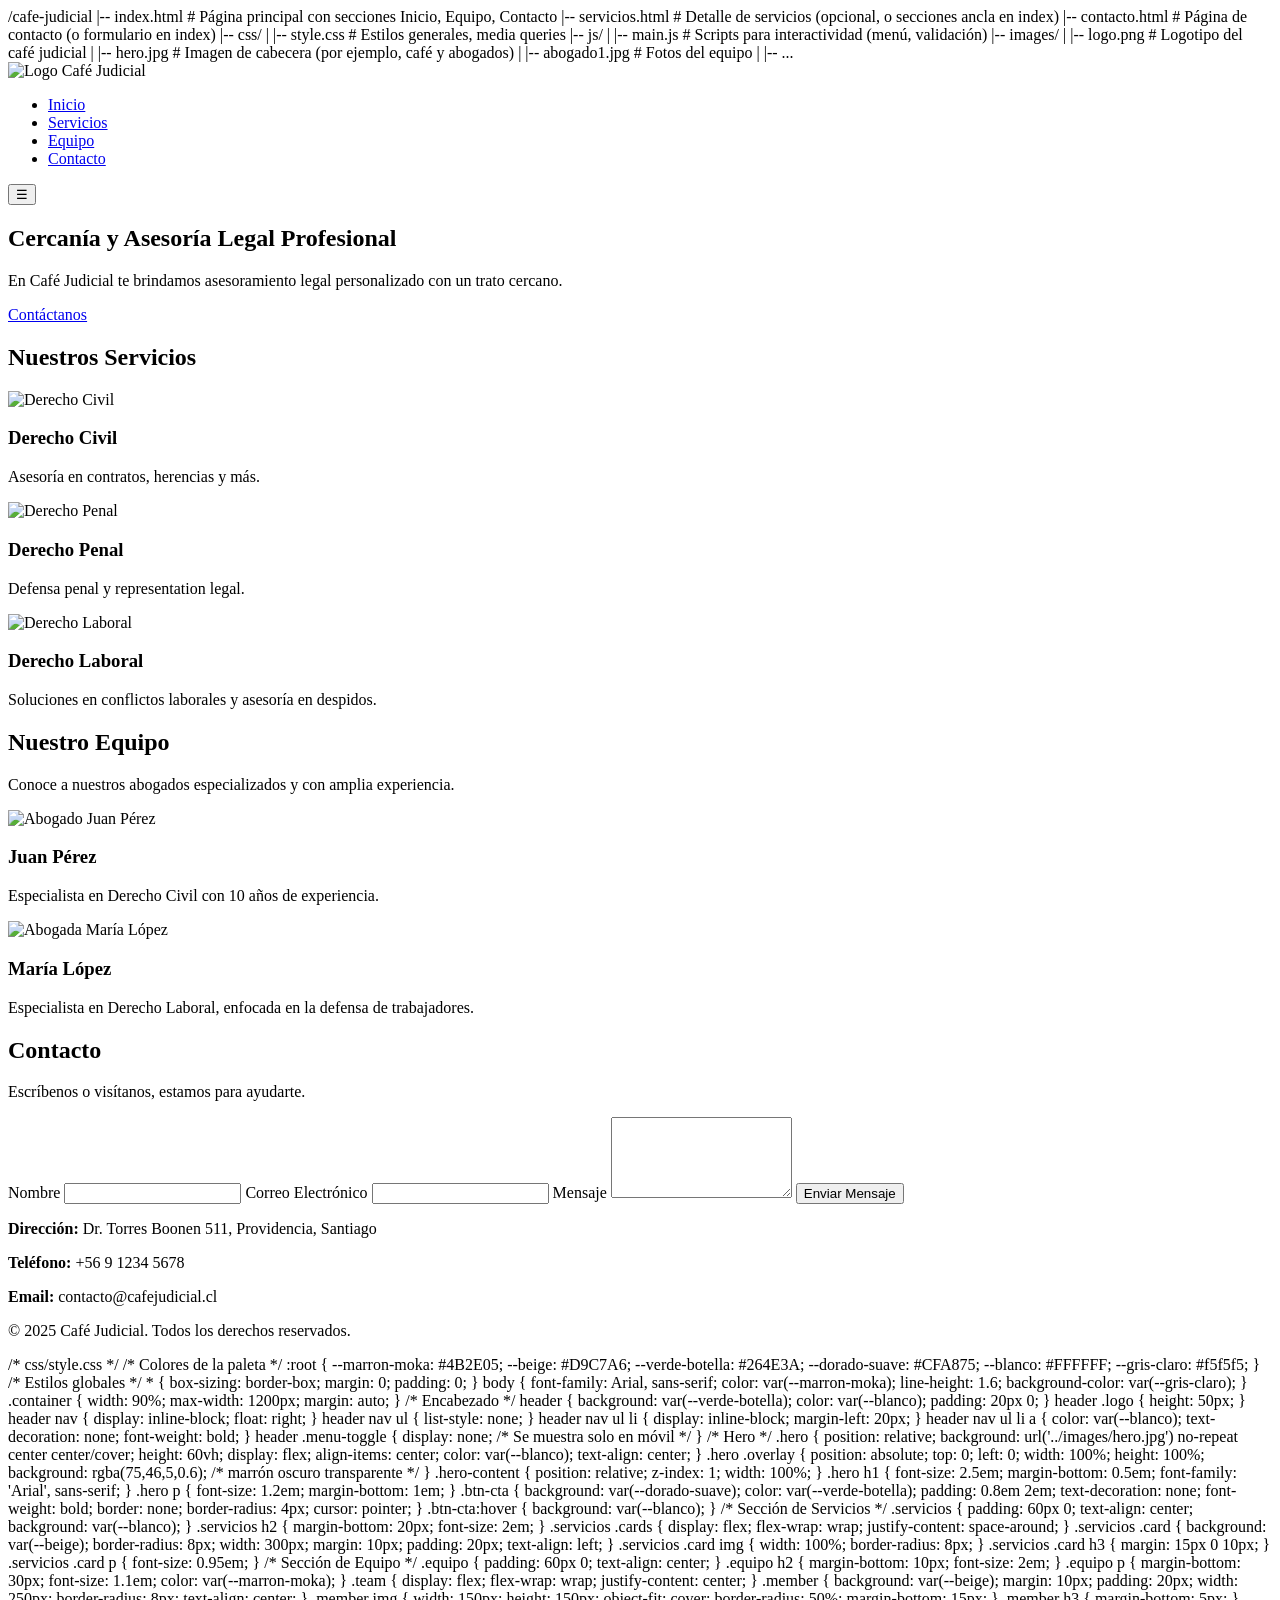
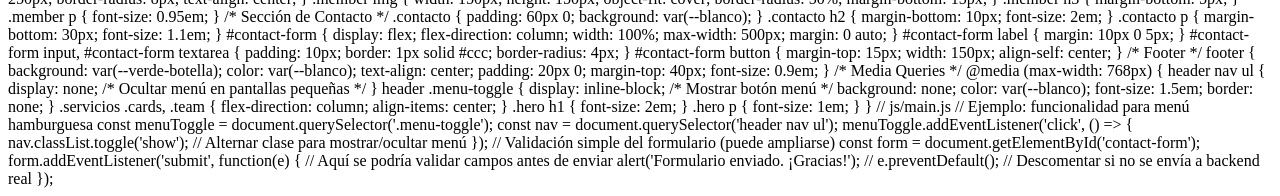
==== index.html @ 14f46ce5 "Update index.html" ====
/cafe-judicial
|-- index.html            # Página principal con secciones Inicio, Equipo, Contacto
|-- servicios.html        # Detalle de servicios (opcional, o secciones ancla en index)
|-- contacto.html         # Página de contacto (o formulario en index)
|-- css/
|   |-- style.css         # Estilos generales, media queries
|-- js/
|   |-- main.js           # Scripts para interactividad (menú, validación)
|-- images/
|   |-- logo.png          # Logotipo del café judicial
|   |-- hero.jpg          # Imagen de cabecera (por ejemplo, café y abogados)
|   |-- abogado1.jpg      # Fotos del equipo
|   |-- ...
<!-- index.html -->
<!DOCTYPE html>
<html lang="es">
<head>
  <meta charset="UTF-8">
  <meta name="viewport" content="width=device-width, initial-scale=1">
  <title>Café Judicial</title>
  <!-- Vincular hoja de estilos -->
  <link rel="stylesheet" href="css/style.css">
</head>
<body>
  <!-- Encabezado con logo y menú -->
  <header>
    <div class="container">
      <img src="images/logo.png" alt="Logo Café Judicial" class="logo">
      <nav>
        <ul>
          <li><a href="#inicio">Inicio</a></li>
          <li><a href="#servicios">Servicios</a></li>
          <li><a href="#equipo">Equipo</a></li>
          <li><a href="#contacto">Contacto</a></li>
        </ul>
      </nav>
      <button class="menu-toggle">☰</button> <!-- Menú hamburguesa para móvil -->
    </div>
  </header>

  <!-- Sección de Inicio / Hero -->
  <section id="inicio" class="hero">
    <div class="overlay"></div>
    <div class="hero-content container">
      <h1>Cercanía y Asesoría Legal Profesional</h1>
      <p>En Café Judicial te brindamos asesoramiento legal personalizado con un trato cercano.</p>
      <a href="#contacto" class="btn-cta">Contáctanos</a>
    </div>
  </section>

  <!-- Sección de Servicios -->
  <section id="servicios" class="servicios container">
    <h2>Nuestros Servicios</h2>
    <div class="cards">
      <div class="card">
        <img src="images/servicio-civil.jpg" alt="Derecho Civil">
        <h3>Derecho Civil</h3>
        <p>Asesoría en contratos, herencias y más.</p>
      </div>
      <div class="card">
        <img src="images/servicio-penal.jpg" alt="Derecho Penal">
        <h3>Derecho Penal</h3>
        <p>Defensa penal y representation legal.</p>
      </div>
      <div class="card">
        <img src="images/servicio-laboral.jpg" alt="Derecho Laboral">
        <h3>Derecho Laboral</h3>
        <p>Soluciones en conflictos laborales y asesoría en despidos.</p>
      </div>
    </div>
  </section>

  <!-- Sección de Equipo -->
  <section id="equipo" class="equipo container">
    <h2>Nuestro Equipo</h2>
    <p>Conoce a nuestros abogados especializados y con amplia experiencia.</p>
    <div class="team">
      <div class="member">
        <img src="images/abogado1.jpg" alt="Abogado Juan Pérez">
        <h3>Juan Pérez</h3>
        <p>Especialista en Derecho Civil con 10 años de experiencia.</p>
      </div>
      <div class="member">
        <img src="images/abogado2.jpg" alt="Abogada María López">
        <h3>María López</h3>
        <p>Especialista en Derecho Laboral, enfocada en la defensa de trabajadores.</p>
      </div>
      <!-- Más miembros del equipo -->
    </div>
  </section>

  <!-- Sección de Contacto -->
  <section id="contacto" class="contacto container">
    <h2>Contacto</h2>
    <p>Escríbenos o visítanos, estamos para ayudarte.</p>
    <form id="contact-form">
      <label for="nombre">Nombre</label>
      <input type="text" id="nombre" name="nombre" required>

      <label for="email">Correo Electrónico</label>
      <input type="email" id="email" name="email" required>

      <label for="mensaje">Mensaje</label>
      <textarea id="mensaje" name="mensaje" rows="5" required></textarea>

      <button type="submit" class="btn-cta">Enviar Mensaje</button>
    </form>
    <div class="contact-info">
      <p><strong>Dirección:</strong> Dr. Torres Boonen 511, Providencia, Santiago</p>
      <p><strong>Teléfono:</strong> +56 9 1234 5678</p>
      <p><strong>Email:</strong> contacto@cafejudicial.cl</p>
    </div>
  </section>

  <footer>
    <p>&copy; 2025 Café Judicial. Todos los derechos reservados.</p>
  </footer>

  <!-- Script JS -->
  <script src="js/main.js"></script>
</body>
</html>
/* css/style.css */

/* Colores de la paleta */
:root {
  --marron-moka: #4B2E05;
  --beige: #D9C7A6;
  --verde-botella: #264E3A;
  --dorado-suave: #CFA875;
  --blanco: #FFFFFF;
  --gris-claro: #f5f5f5;
}

/* Estilos globales */
* {
  box-sizing: border-box;
  margin: 0;
  padding: 0;
}
body {
  font-family: Arial, sans-serif;
  color: var(--marron-moka);
  line-height: 1.6;
  background-color: var(--gris-claro);
}
.container {
  width: 90%;
  max-width: 1200px;
  margin: auto;
}

/* Encabezado */
header {
  background: var(--verde-botella);
  color: var(--blanco);
  padding: 20px 0;
}
header .logo {
  height: 50px;
}
header nav {
  display: inline-block;
  float: right;
}
header nav ul {
  list-style: none;
}
header nav ul li {
  display: inline-block;
  margin-left: 20px;
}
header nav ul li a {
  color: var(--blanco);
  text-decoration: none;
  font-weight: bold;
}
header .menu-toggle {
  display: none; /* Se muestra solo en móvil */
}

/* Hero */
.hero {
  position: relative;
  background: url('../images/hero.jpg') no-repeat center center/cover;
  height: 60vh;
  display: flex;
  align-items: center;
  color: var(--blanco);
  text-align: center;
}
.hero .overlay {
  position: absolute;
  top: 0; left: 0;
  width: 100%; height: 100%;
  background: rgba(75,46,5,0.6); /* marrón oscuro transparente */
}
.hero-content {
  position: relative;
  z-index: 1;
  width: 100%;
}
.hero h1 {
  font-size: 2.5em;
  margin-bottom: 0.5em;
  font-family: 'Arial', sans-serif;
}
.hero p {
  font-size: 1.2em;
  margin-bottom: 1em;
}
.btn-cta {
  background: var(--dorado-suave);
  color: var(--verde-botella);
  padding: 0.8em 2em;
  text-decoration: none;
  font-weight: bold;
  border: none;
  border-radius: 4px;
  cursor: pointer;
}
.btn-cta:hover {
  background: var(--blanco);
}

/* Sección de Servicios */
.servicios {
  padding: 60px 0;
  text-align: center;
  background: var(--blanco);
}
.servicios h2 {
  margin-bottom: 20px;
  font-size: 2em;
}
.servicios .cards {
  display: flex;
  flex-wrap: wrap;
  justify-content: space-around;
}
.servicios .card {
  background: var(--beige);
  border-radius: 8px;
  width: 300px;
  margin: 10px;
  padding: 20px;
  text-align: left;
}
.servicios .card img {
  width: 100%;
  border-radius: 8px;
}
.servicios .card h3 {
  margin: 15px 0 10px;
}
.servicios .card p {
  font-size: 0.95em;
}

/* Sección de Equipo */
.equipo {
  padding: 60px 0;
  text-align: center;
}
.equipo h2 {
  margin-bottom: 10px;
  font-size: 2em;
}
.equipo p {
  margin-bottom: 30px;
  font-size: 1.1em;
  color: var(--marron-moka);
}
.team {
  display: flex;
  flex-wrap: wrap;
  justify-content: center;
}
.member {
  background: var(--beige);
  margin: 10px;
  padding: 20px;
  width: 250px;
  border-radius: 8px;
  text-align: center;
}
.member img {
  width: 150px;
  height: 150px;
  object-fit: cover;
  border-radius: 50%;
  margin-bottom: 15px;
}
.member h3 {
  margin-bottom: 5px;
}
.member p {
  font-size: 0.95em;
}

/* Sección de Contacto */
.contacto {
  padding: 60px 0;
  background: var(--blanco);
}
.contacto h2 {
  margin-bottom: 10px;
  font-size: 2em;
}
.contacto p {
  margin-bottom: 30px;
  font-size: 1.1em;
}
#contact-form {
  display: flex;
  flex-direction: column;
  width: 100%;
  max-width: 500px;
  margin: 0 auto;
}
#contact-form label {
  margin: 10px 0 5px;
}
#contact-form input, 
#contact-form textarea {
  padding: 10px;
  border: 1px solid #ccc;
  border-radius: 4px;
}
#contact-form button {
  margin-top: 15px;
  width: 150px;
  align-self: center;
}

/* Footer */
footer {
  background: var(--verde-botella);
  color: var(--blanco);
  text-align: center;
  padding: 20px 0;
  margin-top: 40px;
  font-size: 0.9em;
}

/* Media Queries */
@media (max-width: 768px) {
  header nav ul {
    display: none; /* Ocultar menú en pantallas pequeñas */
  }
  header .menu-toggle {
    display: inline-block; /* Mostrar botón menú */
    background: none;
    color: var(--blanco);
    font-size: 1.5em;
    border: none;
  }
  .servicios .cards, .team {
    flex-direction: column;
    align-items: center;
  }
  .hero h1 {
    font-size: 2em;
  }
  .hero p {
    font-size: 1em;
  }
}
// js/main.js

// Ejemplo: funcionalidad para menú hamburguesa
const menuToggle = document.querySelector('.menu-toggle');
const nav = document.querySelector('header nav ul');

menuToggle.addEventListener('click', () => {
  nav.classList.toggle('show'); // Alternar clase para mostrar/ocultar menú
});

// Validación simple del formulario (puede ampliarse)
const form = document.getElementById('contact-form');
form.addEventListener('submit', function(e) {
  // Aquí se podría validar campos antes de enviar
  alert('Formulario enviado. ¡Gracias!');
  // e.preventDefault(); // Descomentar si no se envía a backend real
});
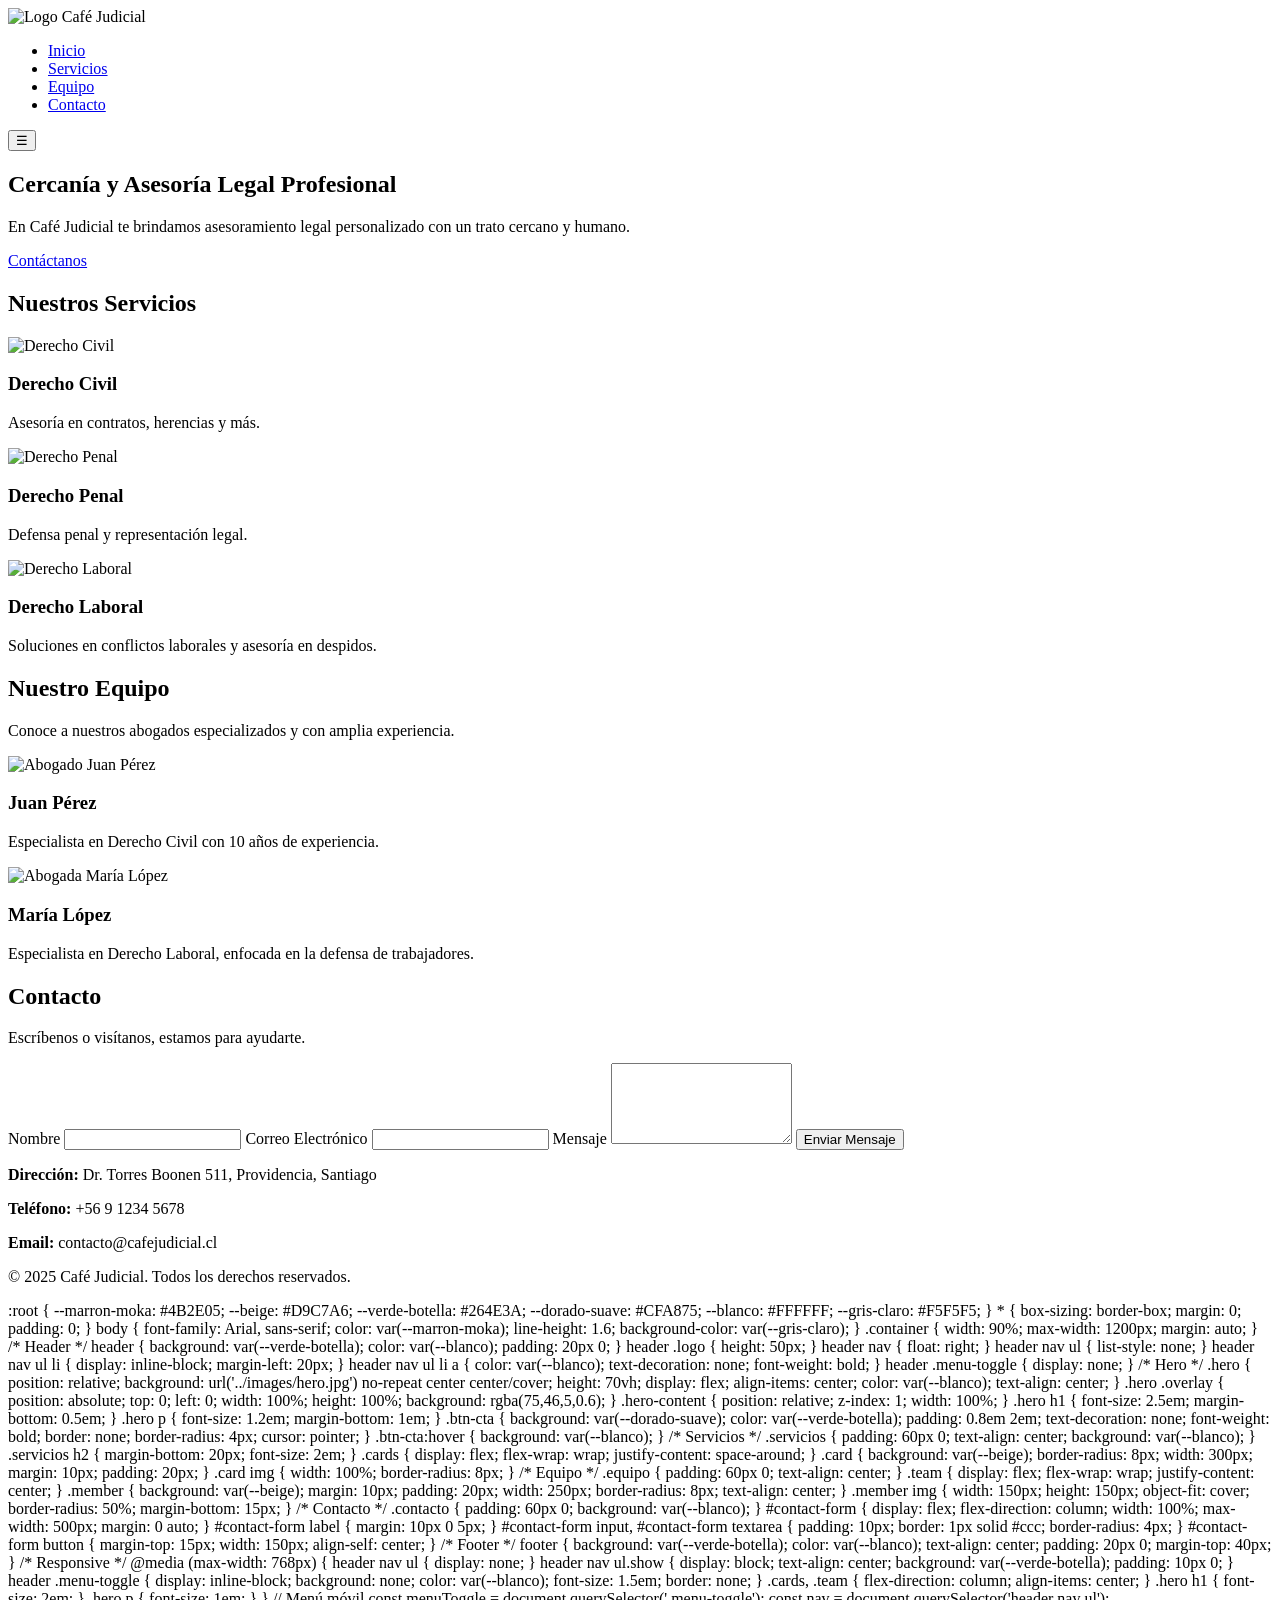
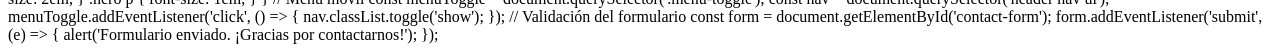
==== commit 5fee23c2: "Update index.html" ====
--- a/index.html
+++ b/index.html
@@ -1,28 +1,13 @@
-/cafe-judicial
-|-- index.html            # Página principal con secciones Inicio, Equipo, Contacto
-|-- servicios.html        # Detalle de servicios (opcional, o secciones ancla en index)
-|-- contacto.html         # Página de contacto (o formulario en index)
-|-- css/
-|   |-- style.css         # Estilos generales, media queries
-|-- js/
-|   |-- main.js           # Scripts para interactividad (menú, validación)
-|-- images/
-|   |-- logo.png          # Logotipo del café judicial
-|   |-- hero.jpg          # Imagen de cabecera (por ejemplo, café y abogados)
-|   |-- abogado1.jpg      # Fotos del equipo
-|   |-- ...
-<!-- index.html -->
 <!DOCTYPE html>
 <html lang="es">
 <head>
   <meta charset="UTF-8">
   <meta name="viewport" content="width=device-width, initial-scale=1">
   <title>Café Judicial</title>
-  <!-- Vincular hoja de estilos -->
   <link rel="stylesheet" href="css/style.css">
 </head>
 <body>
-  <!-- Encabezado con logo y menú -->
+  <!-- Encabezado -->
   <header>
     <div class="container">
       <img src="images/logo.png" alt="Logo Café Judicial" class="logo">
@@ -34,21 +19,21 @@
           <li><a href="#contacto">Contacto</a></li>
         </ul>
       </nav>
-      <button class="menu-toggle">☰</button> <!-- Menú hamburguesa para móvil -->
+      <button class="menu-toggle">☰</button>
     </div>
   </header>
 
-  <!-- Sección de Inicio / Hero -->
+  <!-- Hero -->
   <section id="inicio" class="hero">
     <div class="overlay"></div>
     <div class="hero-content container">
       <h1>Cercanía y Asesoría Legal Profesional</h1>
-      <p>En Café Judicial te brindamos asesoramiento legal personalizado con un trato cercano.</p>
+      <p>En Café Judicial te brindamos asesoramiento legal personalizado con un trato cercano y humano.</p>
       <a href="#contacto" class="btn-cta">Contáctanos</a>
     </div>
   </section>
 
-  <!-- Sección de Servicios -->
+  <!-- Servicios -->
   <section id="servicios" class="servicios container">
     <h2>Nuestros Servicios</h2>
     <div class="cards">
@@ -60,7 +45,7 @@
       <div class="card">
         <img src="images/servicio-penal.jpg" alt="Derecho Penal">
         <h3>Derecho Penal</h3>
-        <p>Defensa penal y representation legal.</p>
+        <p>Defensa penal y representación legal.</p>
       </div>
       <div class="card">
         <img src="images/servicio-laboral.jpg" alt="Derecho Laboral">
@@ -70,7 +55,7 @@
     </div>
   </section>
 
-  <!-- Sección de Equipo -->
+  <!-- Equipo -->
   <section id="equipo" class="equipo container">
     <h2>Nuestro Equipo</h2>
     <p>Conoce a nuestros abogados especializados y con amplia experiencia.</p>
@@ -85,11 +70,10 @@
         <h3>María López</h3>
         <p>Especialista en Derecho Laboral, enfocada en la defensa de trabajadores.</p>
       </div>
-      <!-- Más miembros del equipo -->
     </div>
   </section>
 
-  <!-- Sección de Contacto -->
+  <!-- Contacto -->
   <section id="contacto" class="contacto container">
     <h2>Contacto</h2>
     <p>Escríbenos o visítanos, estamos para ayudarte.</p>
@@ -105,6 +89,7 @@
 
       <button type="submit" class="btn-cta">Enviar Mensaje</button>
     </form>
+
     <div class="contact-info">
       <p><strong>Dirección:</strong> Dr. Torres Boonen 511, Providencia, Santiago</p>
       <p><strong>Teléfono:</strong> +56 9 1234 5678</p>
@@ -116,99 +101,107 @@
     <p>&copy; 2025 Café Judicial. Todos los derechos reservados.</p>
   </footer>
 
-  <!-- Script JS -->
   <script src="js/main.js"></script>
 </body>
 </html>
-/* css/style.css */
-
-/* Colores de la paleta */
 :root {
   --marron-moka: #4B2E05;
   --beige: #D9C7A6;
   --verde-botella: #264E3A;
   --dorado-suave: #CFA875;
   --blanco: #FFFFFF;
-  --gris-claro: #f5f5f5;
-}
-
-/* Estilos globales */
+  --gris-claro: #F5F5F5;
+}
+
 * {
   box-sizing: border-box;
   margin: 0;
   padding: 0;
 }
+
 body {
   font-family: Arial, sans-serif;
   color: var(--marron-moka);
   line-height: 1.6;
   background-color: var(--gris-claro);
 }
+
 .container {
   width: 90%;
   max-width: 1200px;
   margin: auto;
 }
 
-/* Encabezado */
+/* Header */
 header {
   background: var(--verde-botella);
   color: var(--blanco);
   padding: 20px 0;
 }
+
 header .logo {
   height: 50px;
 }
+
 header nav {
-  display: inline-block;
   float: right;
 }
+
 header nav ul {
   list-style: none;
 }
+
 header nav ul li {
   display: inline-block;
   margin-left: 20px;
 }
+
 header nav ul li a {
   color: var(--blanco);
   text-decoration: none;
   font-weight: bold;
 }
+
 header .menu-toggle {
-  display: none; /* Se muestra solo en móvil */
+  display: none;
 }
 
 /* Hero */
 .hero {
   position: relative;
   background: url('../images/hero.jpg') no-repeat center center/cover;
-  height: 60vh;
+  height: 70vh;
   display: flex;
   align-items: center;
   color: var(--blanco);
   text-align: center;
 }
+
 .hero .overlay {
   position: absolute;
-  top: 0; left: 0;
-  width: 100%; height: 100%;
-  background: rgba(75,46,5,0.6); /* marrón oscuro transparente */
-}
+  top: 0;
+  left: 0;
+  width: 100%;
+  height: 100%;
+  background: rgba(75,46,5,0.6);
+}
+
 .hero-content {
   position: relative;
   z-index: 1;
   width: 100%;
 }
+
 .hero h1 {
   font-size: 2.5em;
   margin-bottom: 0.5em;
-  font-family: 'Arial', sans-serif;
-}
+}
+
 .hero p {
   font-size: 1.2em;
   margin-bottom: 1em;
 }
+
 .btn-cta {
   background: var(--dorado-suave);
   color: var(--verde-botella);
@@ -219,63 +212,54 @@
   border-radius: 4px;
   cursor: pointer;
 }
+
 .btn-cta:hover {
   background: var(--blanco);
 }
 
-/* Sección de Servicios */
+/* Servicios */
 .servicios {
   padding: 60px 0;
   text-align: center;
   background: var(--blanco);
 }
+
 .servicios h2 {
   margin-bottom: 20px;
   font-size: 2em;
 }
-.servicios .cards {
+
+.cards {
   display: flex;
   flex-wrap: wrap;
   justify-content: space-around;
 }
-.servicios .card {
+
+.card {
   background: var(--beige);
   border-radius: 8px;
   width: 300px;
   margin: 10px;
   padding: 20px;
-  text-align: left;
-}
-.servicios .card img {
+}
+
+.card img {
   width: 100%;
   border-radius: 8px;
 }
-.servicios .card h3 {
-  margin: 15px 0 10px;
-}
-.servicios .card p {
-  font-size: 0.95em;
-}
-
-/* Sección de Equipo */
+
+/* Equipo */
 .equipo {
   padding: 60px 0;
   text-align: center;
 }
-.equipo h2 {
-  margin-bottom: 10px;
-  font-size: 2em;
-}
-.equipo p {
-  margin-bottom: 30px;
-  font-size: 1.1em;
-  color: var(--marron-moka);
-}
+
 .team {
   display: flex;
   flex-wrap: wrap;
   justify-content: center;
 }
+
 .member {
   background: var(--beige);
   margin: 10px;
@@ -284,6 +268,7 @@
   border-radius: 8px;
   text-align: center;
 }
+
 .member img {
   width: 150px;
   height: 150px;
@@ -291,26 +276,13 @@
   border-radius: 50%;
   margin-bottom: 15px;
 }
-.member h3 {
-  margin-bottom: 5px;
-}
-.member p {
-  font-size: 0.95em;
-}
-
-/* Sección de Contacto */
+
+/* Contacto */
 .contacto {
   padding: 60px 0;
   background: var(--blanco);
 }
-.contacto h2 {
-  margin-bottom: 10px;
-  font-size: 2em;
-}
-.contacto p {
-  margin-bottom: 30px;
-  font-size: 1.1em;
-}
+
 #contact-form {
   display: flex;
   flex-direction: column;
@@ -318,15 +290,18 @@
   max-width: 500px;
   margin: 0 auto;
 }
+
 #contact-form label {
   margin: 10px 0 5px;
 }
-#contact-form input, 
+
+#contact-form input,
 #contact-form textarea {
   padding: 10px;
   border: 1px solid #ccc;
   border-radius: 4px;
 }
+
 #contact-form button {
   margin-top: 15px;
   width: 150px;
@@ -340,46 +315,54 @@
   text-align: center;
   padding: 20px 0;
   margin-top: 40px;
-  font-size: 0.9em;
-}
-
-/* Media Queries */
+}
+
+/* Responsive */
 @media (max-width: 768px) {
   header nav ul {
-    display: none; /* Ocultar menú en pantallas pequeñas */
-  }
+    display: none;
+  }
+
+  header nav ul.show {
+    display: block;
+    text-align: center;
+    background: var(--verde-botella);
+    padding: 10px 0;
+  }
+
   header .menu-toggle {
-    display: inline-block; /* Mostrar botón menú */
+    display: inline-block;
     background: none;
     color: var(--blanco);
     font-size: 1.5em;
     border: none;
   }
-  .servicios .cards, .team {
+
+  .cards,
+  .team {
     flex-direction: column;
     align-items: center;
   }
+
   .hero h1 {
     font-size: 2em;
   }
+
   .hero p {
     font-size: 1em;
   }
 }
-// js/main.js
-
-// Ejemplo: funcionalidad para menú hamburguesa
+// Menú móvil
 const menuToggle = document.querySelector('.menu-toggle');
 const nav = document.querySelector('header nav ul');
 
 menuToggle.addEventListener('click', () => {
-  nav.classList.toggle('show'); // Alternar clase para mostrar/ocultar menú
+  nav.classList.toggle('show');
 });
 
-// Validación simple del formulario (puede ampliarse)
+// Validación del formulario
 const form = document.getElementById('contact-form');
-form.addEventListener('submit', function(e) {
-  // Aquí se podría validar campos antes de enviar
-  alert('Formulario enviado. ¡Gracias!');
-  // e.preventDefault(); // Descomentar si no se envía a backend real
+form.addEventListener('submit', (e) => {
+  alert('Formulario enviado. ¡Gracias por contactarnos!');
 });
+
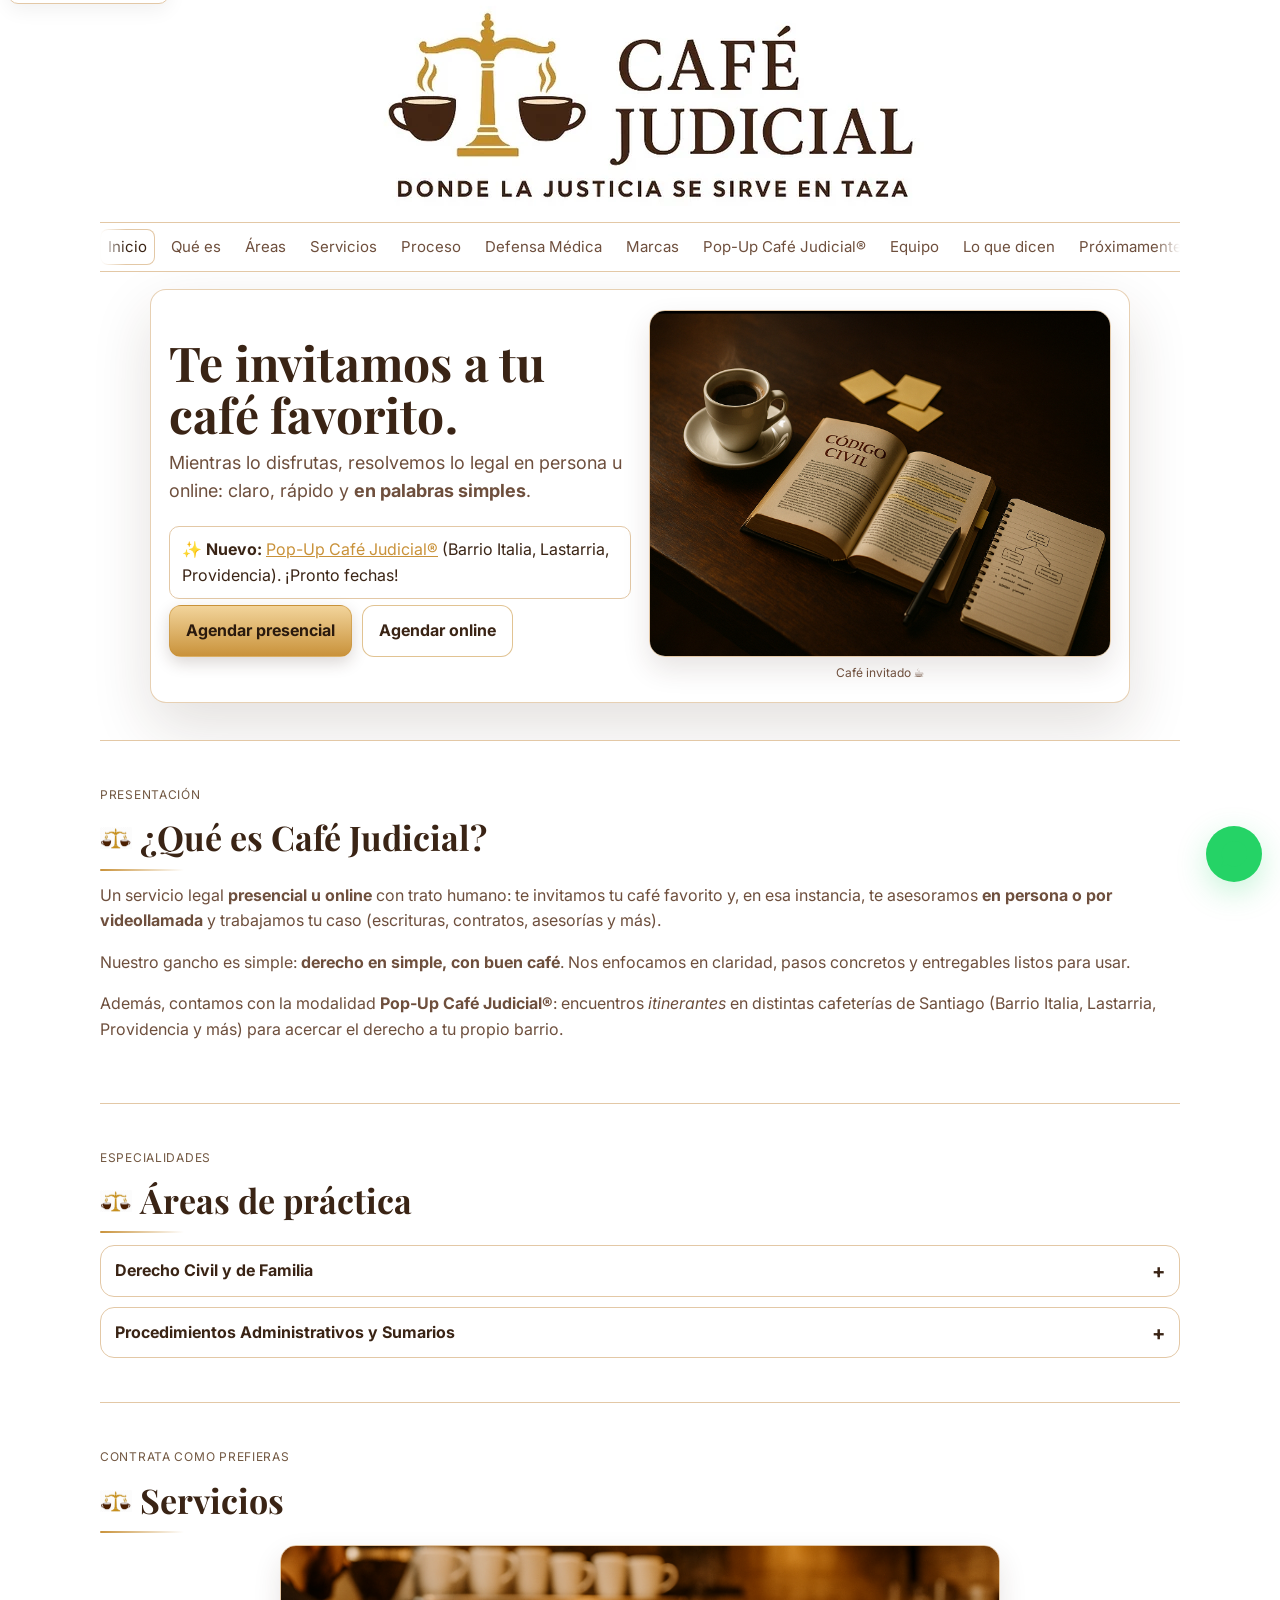
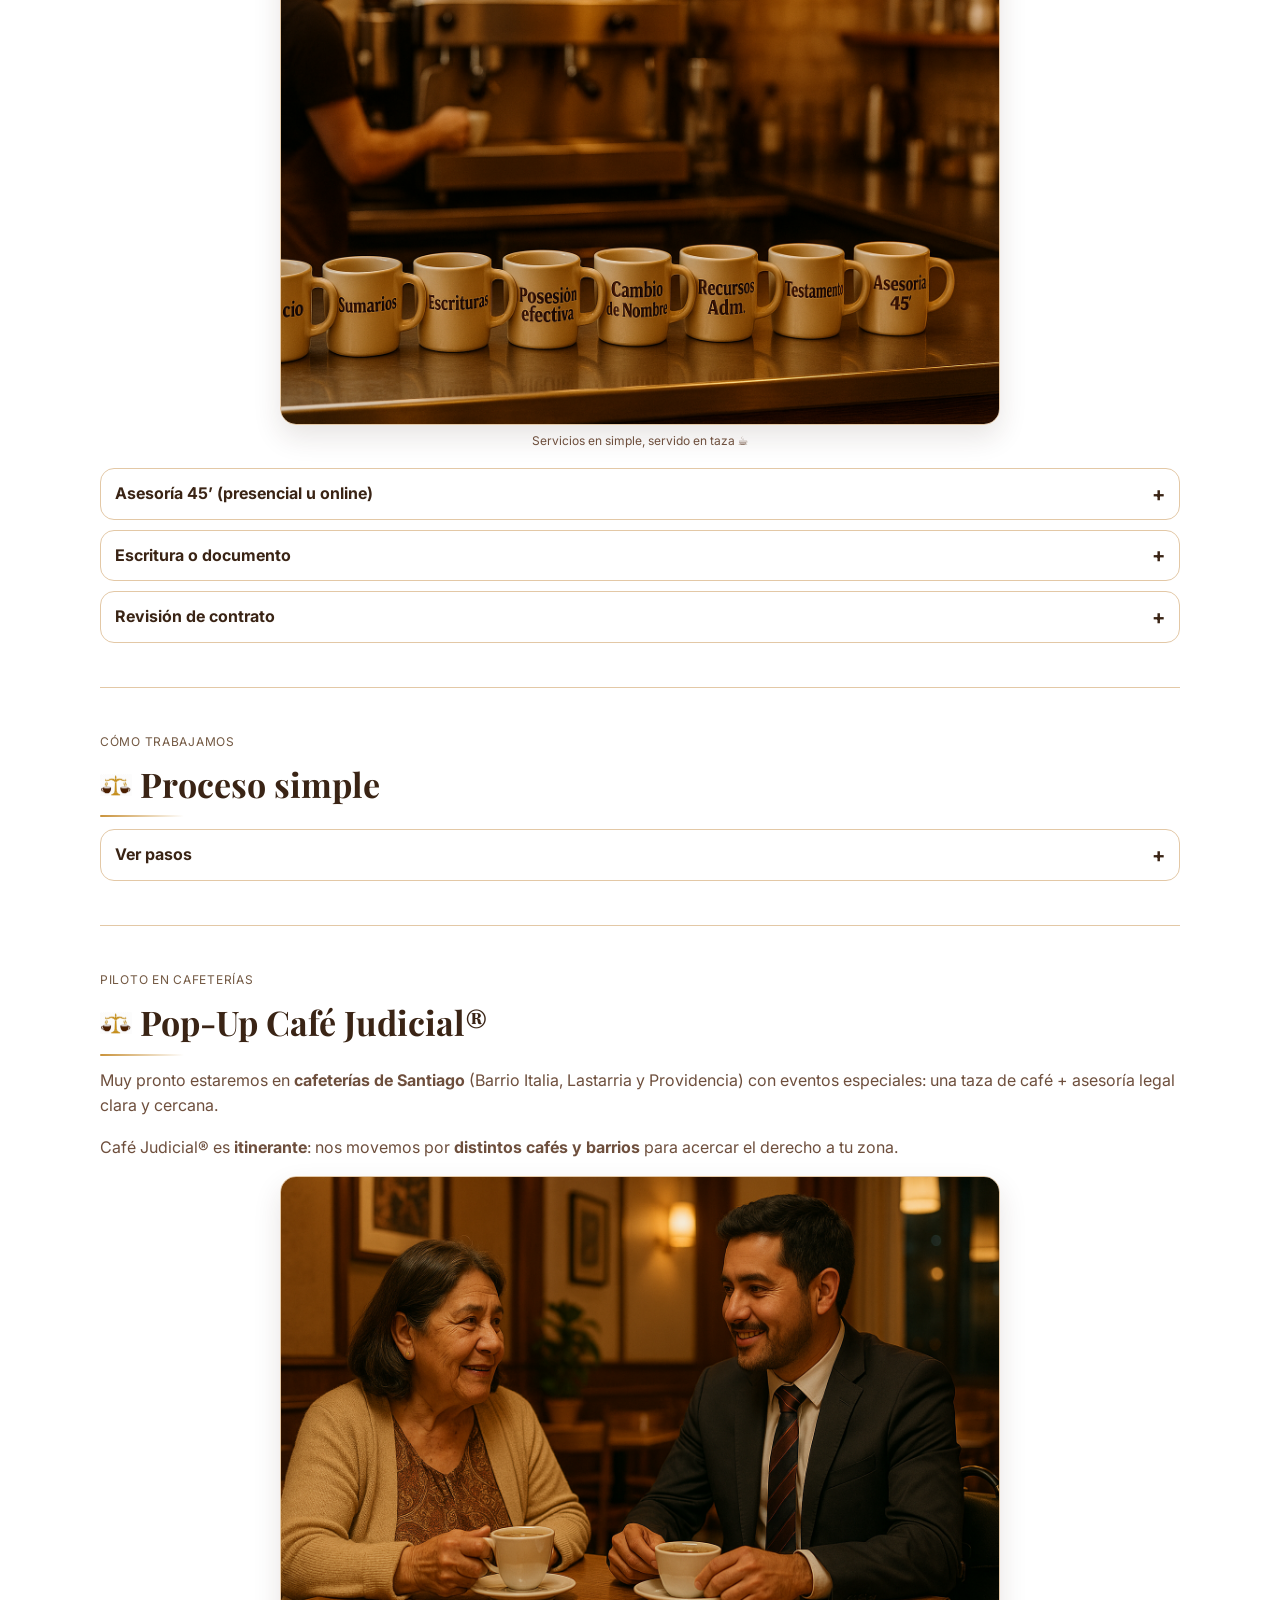
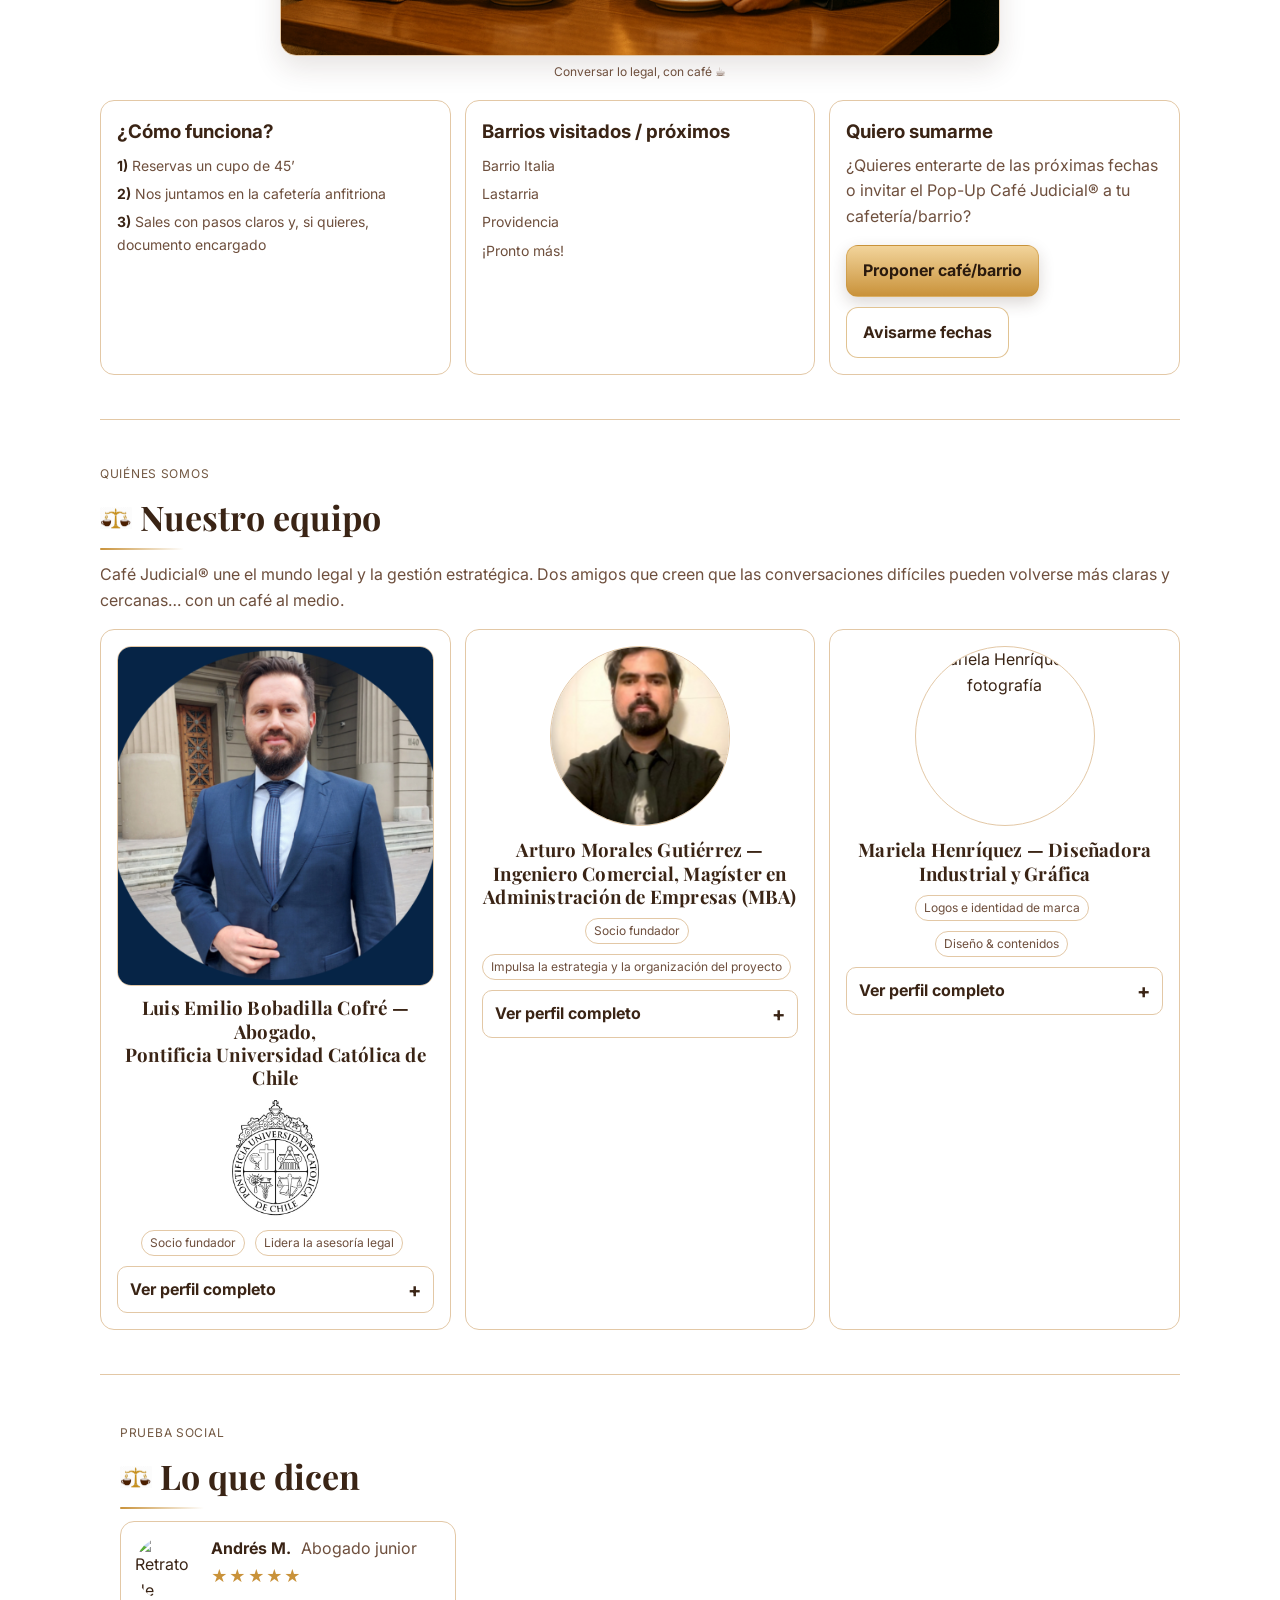
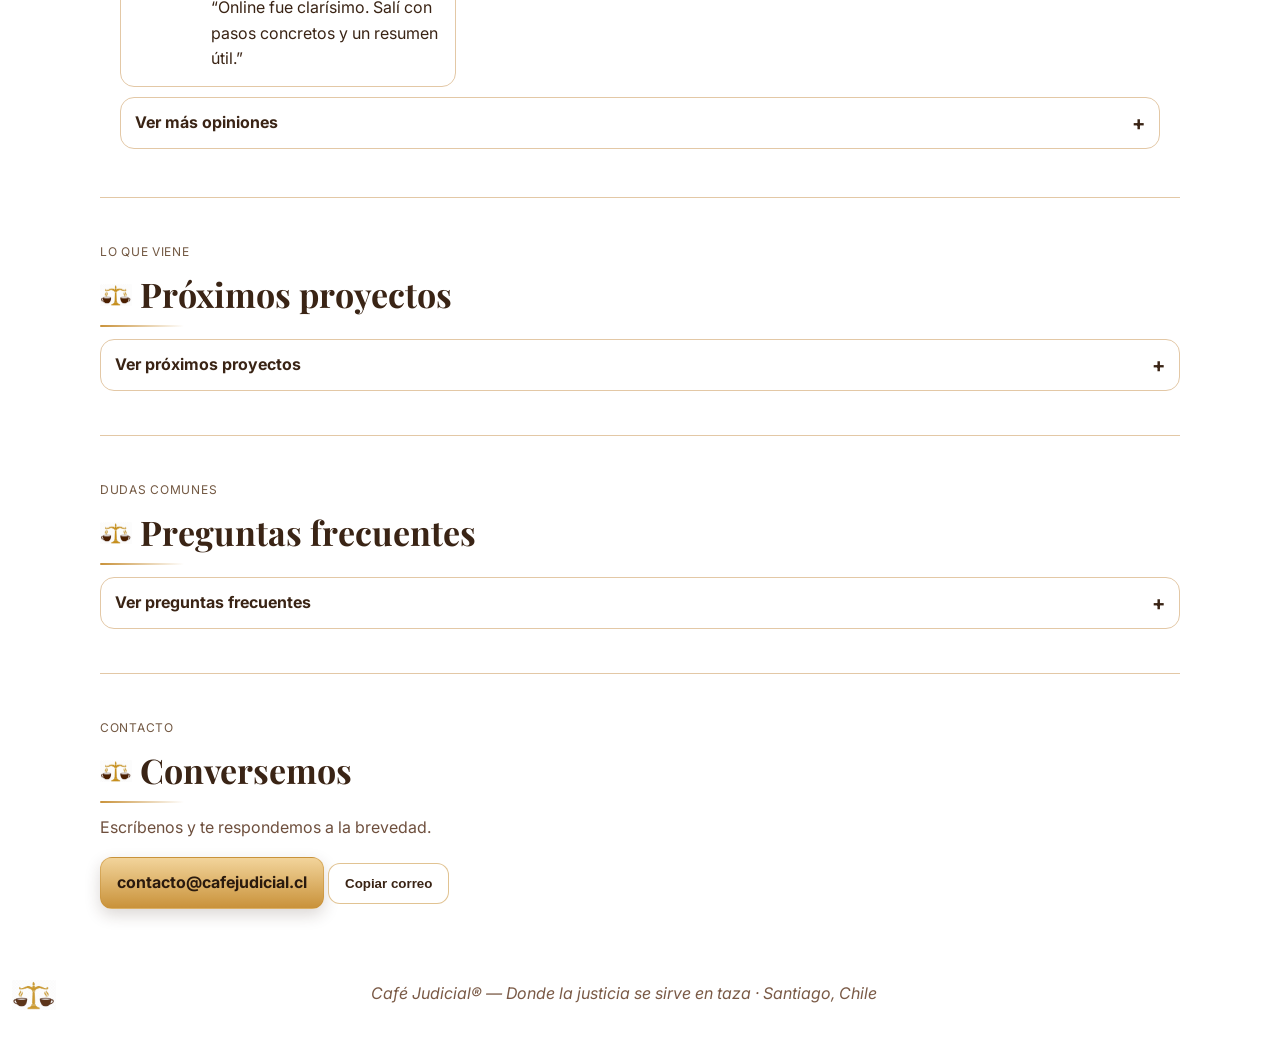
==== commit 604cfc5f: "Update print statement from 'Hello' to 'Goodbye'" ====
--- a/index.html
+++ b/index.html
@@ -1,368 +1,1799 @@
 <!DOCTYPE html>
-<html lang="es">
+
+<html lang="es-CL">
+
 <head>
-  <meta charset="UTF-8">
-  <meta name="viewport" content="width=device-width, initial-scale=1">
-  <title>Café Judicial</title>
-  <link rel="stylesheet" href="css/style.css">
+
+  <meta charset="UTF-8" />
+
+  <meta name="viewport" content="width=device-width, initial-scale=1" />
+
+  <title>Café Judicial® – Donde la justicia se sirve en taza</title>
+
+
+
+  <!-- Canonical & Robots -->
+
+  <link rel="canonical" href="https://arturuou.github.io/CafeJudicial/" />
+
+  <meta name="robots" content="index,follow" />
+
+
+
+  <!-- SEO / Social -->
+
+  <meta name="description" content="Te invitamos a tu café favorito. Mientras lo disfrutas, resolvemos lo legal en persona u online: claro, rápido y en palabras simples. Asesoría y documentos en simple." />
+
+  <meta property="og:title" content="Café Judicial® – Donde la justicia se sirve en taza" />
+
+  <meta property="og:description" content="Te invitamos a tu café favorito. Mientras lo disfrutas, resolvemos lo legal en persona u online: claro, rápido y en palabras simples." />
+
+  <meta property="og:image" content="https://arturuou.github.io/CafeJudicial/og-cafe-judicial-1200x630.jpg" />
+
+  <meta property="og:image:width" content="1200" />
+
+  <meta property="og:image:height" content="630" />
+
+  <meta property="og:type" content="website" />
+
+  <meta property="og:site_name" content="Café Judicial®" />
+
+  <meta property="og:locale" content="es_CL" />
+
+  <meta name="twitter:card" content="summary_large_image" />
+
+
+
+  <!-- Favicons -->
+
+  <link rel="icon" type="image/png" sizes="256x256" href="logo-symbol-256.png" />
+
+  <link rel="apple-touch-icon" sizes="180x180" href="logo-symbol-256.png" />
+
+
+
+  <!-- Tema fijo claro -->
+
+  <meta name="theme-color" content="#FFFFFF">
+
+  <meta name="color-scheme" content="light">
+
+  <meta name="supported-color-schemes" content="light">
+
+
+
+  <!-- Preloads -->
+
+  <link rel="preload" as="image" href="logo-hero-640.webp" />
+
+  <!-- Tipografías -->
+
+  <link rel="preconnect" href="https://fonts.googleapis.com">
+
+  <link rel="preconnect" href="https://fonts.gstatic.com" crossorigin>
+
+  <link href="https://fonts.googleapis.com/css2?family=Playfair+Display:wght@600;700&family=Inter:wght@400;600;700&display=swap" rel="stylesheet">
+
+
+
+  <style>
+
+    :root{
+
+      --bg:#FFFFFF; --panel:#FFFFFF; --card:#FFFFFF;
+
+      --ink:#3A2415; --muted:#6E4F3D; --line:#E3C8A6;
+
+      --accent:#C9923A; --accent-ink:#2A1A0E; --accent-soft:#F2D49B;
+
+      --headerH: 300px;
+
+      --logo-max-width: 880px;
+
+      --focus: 2px solid #2A1A0E;
+
+      --fadeW: 26px; /* ancho del fade lateral del menú */
+
+    }
+
+
+
+    *{box-sizing:border-box;margin:0;padding:0}
+
+    img{max-width:100%;display:block;height:auto}
+
+    html{
+
+      scroll-behavior:smooth;
+
+      color-scheme: light !important;
+
+      scroll-padding-top: calc(var(--headerH) + 12px);
+
+    }
+
+    :target{scroll-margin-top: calc(var(--headerH) + 12px)}
+
+
+
+    body{
+
+      color:var(--ink);
+
+      font-family:Inter,system-ui,-apple-system,Segoe UI,Roboto,Arial,sans-serif;
+
+      line-height:1.6; background:#FFFFFF;
+
+    }
+
+    a{color:var(--accent)}
+
+    .wrap{max-width:1120px;margin:0 auto;padding:0 20px}
+
+
+
+    /* ===== Accesibilidad ===== */
+
+    .skip-link{
+
+      position:absolute; left:8px; top:-40px; z-index:9999;
+
+      background:#fff; border:1px solid var(--line); padding:8px 10px; border-radius:10px;
+
+      transition: top .15s ease; box-shadow:0 6px 20px rgba(0,0,0,.06);
+
+    }
+
+    .skip-link:focus{ top:8px; outline: var(--focus) }
+
+    :focus-visible{ outline: var(--focus); outline-offset: 2px }
+
+
+
+    /* ===== HEADER: logo + menú (fijos) ===== */
+
+    header.site{
+
+      position:sticky; top:0; z-index:10; background:#FFFFFF;
+
+      backdrop-filter:saturate(120%) blur(8px);
+
+    }
+
+    .header-stack{
+
+      display:flex; flex-direction:column; align-items:center;
+
+      gap:0; padding-top:2px; padding-bottom:0;
+
+    }
+
+
+
+    /* Contenedor del logo */
+
+    .brand-wrap{
+
+      width:100%;
+
+      display:flex;
+
+      justify-content:center;
+
+      align-items:center;
+
+      padding:0;
+
+      overflow:hidden;
+
+      height:180px;
+
+    }
+
+    @media (min-width:600px){ .brand-wrap{ height:200px } }
+
+    @media (min-width:1024px){ .brand-wrap{ height:220px } }
+
+
+
+    /* Imagen del logo (centrado, sin recortes agresivos) */
+
+    .brand-lockup{
+
+      height:100%;
+
+      max-width:min(var(--logo-max-width), 95vw);
+
+      object-fit:contain;
+
+      margin-inline:auto;
+
+      clip-path:none;
+
+      image-rendering:auto;
+
+    }
+
+
+
+    /* Menú */
+
+    .top-nav{
+
+      width:100%;
+
+      border-top:1px solid var(--line);
+
+      border-bottom:1px solid var(--line);
+
+      background:#FFFFFF;
+
+    }
+
+    .top-nav .wrap{ padding-left:8px; padding-right:8px; }
+
+    .top-nav .links{
+
+      position:relative;
+
+      display:flex; align-items:center; justify-content:flex-start;
+
+      gap:8px; padding:6px 8px;
+
+      flex-wrap:nowrap; overflow-x:auto; -webkit-overflow-scrolling:touch;
+
+      scrollbar-width:none; scroll-snap-type:x proximity;
+
+      -webkit-mask-image: linear-gradient(to right, transparent, black var(--fadeW), black calc(100% - var(--fadeW)), transparent);
+
+              mask-image: linear-gradient(to right, transparent, black var(--fadeW), black calc(100% - var(--fadeW)), transparent);
+
+    }
+
+    .top-nav .links::-webkit-scrollbar{ display:none }
+
+    .top-nav .links a{
+
+      color:var(--muted); text-decoration:none;
+
+      font-size:clamp(13px, 2.9vw, 15px);
+
+      padding:6px 8px; border-radius:8px; white-space:nowrap;
+
+      scroll-snap-align:start;
+
+    }
+
+    .top-nav .links a:hover{ background:#fff7ec }
+
+    .top-nav .links a[aria-current="true"]{
+
+      color:var(--ink); box-shadow:0 0 0 1px var(--line) inset;
+
+    }
+
+
+
+    /* ===== Equipo: tipografías y subtítulos ===== */
+
+    #equipo h3{
+
+      font-family:"Playfair Display", serif;
+
+      font-weight:700;
+
+      line-height:1.25;
+
+      letter-spacing:.2px;
+
+      margin-bottom:6px;
+
+    }
+
+    #equipo h4.discreet{
+
+      font-family:Inter,system-ui,-apple-system,Segoe UI,Roboto,Arial,sans-serif;
+
+      font-weight:700;       /* negrita */
+
+      text-transform:none;   /* sin MAYÚSCULAS forzadas */
+
+      letter-spacing:0;
+
+      font-size:14px;        /* 13px si los quieres más discretos */
+
+      color:#3A2415;
+
+      margin:8px 0 4px;
+
+    }
+
+
+
+    /* ===== HERO ===== */
+
+    .hero{
+
+      position:relative;
+
+      min-height:52vh;
+
+      display:grid; place-items:center; text-align:left; overflow:hidden;
+
+      padding:4px 0 24px;
+
+    }
+
+    .hero .inner{
+
+      position:relative; z-index:1; max-width:980px; padding:20px 18px;
+
+      background:#FFFFFF; border:1px solid rgba(227,200,166,.85);
+
+      border-radius:16px; box-shadow:0 24px 60px rgba(58,36,21,.14);
+
+      display:grid; gap:18px;
+
+    }
+
+    @media (min-width:900px){
+
+      .hero .inner{grid-template-columns:1fr 1fr; align-items:center}
+
+    }
+
+
+
+    .headline > h1{
+
+      font-family:"Playfair Display",serif;font-weight:700;
+
+      font-size:clamp(28px,4.2vw,48px);
+
+      line-height:1.08; margin:2px 0 8px;
+
+      letter-spacing:.2px;
+
+    }
+
+    .sub{font-size:clamp(15px,2.2vw,18px);color:var(--muted);margin-bottom:14px}
+
+    .cta-row{display:flex;gap:10px;flex-wrap:wrap}
+
+    .cta{
+
+      display:inline-flex;gap:10px;align-items:center;justify-content:center;
+
+      background:linear-gradient(180deg,var(--accent-soft),var(--accent));
+
+      color:var(--accent-ink);font-weight:700;text-decoration:none;
+
+      padding:12px 16px;border-radius:12px;border:1px solid rgba(201,146,58,.55);
+
+      box-shadow:0 6px 16px rgba(58,36,21,.18);transition:.18s ease
+
+    }
+
+    .cta:hover{transform:translateY(-1px);filter:brightness(1.03)}
+
+    .cta.ghost{background:#FFF;color:var(--ink);box-shadow:none}
+
+
+
+    /* Cinta aviso en HERO */
+
+    .hero-note{
+
+      background:#FFF;border:1px solid var(--line);border-radius:10px;
+
+      padding:10px 12px;margin-top:6px;display:inline-block
+
+    }
+
+
+
+    /* Foto secundaria */
+
+    .photo-chip{justify-self:center}
+
+    .photo-chip img{
+
+      width:min(100%, 720px); height:auto;
+
+      border-radius:16px;border:1px solid var(--line);
+
+      box-shadow:0 12px 28px rgba(58,36,21,.12);
+
+      margin:0 auto; aspect-ratio:4/3;
+
+    }
+
+    .photo-chip figcaption{font-size:12px;color:var(--muted);text-align:center;margin-top:6px}
+
+
+
+    /* SECCIONES */
+
+    main section{padding:44px 0;border-top:1px solid var(--line)}
+
+    h2{
+
+      font-family:"Playfair Display",serif;font-weight:700;
+
+      font-size:clamp(24px,3.6vw,34px);margin:0 0 12px;position:relative;padding-bottom:6px;
+
+      display:flex;align-items:center;gap:.5rem;
+
+    }
+
+    h2::after{
+
+      content:"";position:absolute;left:0;bottom:0;width:84px;height:2px;border-radius:2px;
+
+      background:linear-gradient(90deg,var(--accent),rgba(201,146,58,0))
+
+    }
+
+    main h2::before{
+
+      content:"";width:32px;height:32px;flex:0 0 32px;
+
+      background:center/contain no-repeat url("logo-symbol-256.png");
+
+      transform:translateY(1px);
+
+    }
+
+
+
+    .lead{color:var(--muted);margin:0 0 16px}
+
+    .kicker{color:#5a3b21;letter-spacing:.06em;text-transform:uppercase;font-size:12px;margin-bottom:6px;opacity:.85}
+
+
+
+    /* Tarjetas */
+
+    .cards{display:grid;gap:14px}
+
+    @media (min-width:860px){ .cards{grid-template-columns:repeat(3,1fr)} }
+
+    .card{background:var(--card);border:1px solid var(--line);border-radius:14px;padding:16px}
+
+    .card h3{margin-bottom:6px}
+
+    .mini-list{list-style:none;padding-left:0;margin:8px 0 0;display:grid;gap:6px;font-size:14px;color:var(--muted)}
+
+    .mini-list li strong{color:var(--ink)}
+
+    .ul-bulleted{ list-style:disc; padding-left:1.2rem; margin:8px 0 0 }
+
+    .ul-bulleted li{ margin-bottom:8px }
+
+
+
+    /* EQUIPO extras */
+
+    .team-grid{display:grid;gap:16px}
+
+    @media (min-width:860px){ .team-grid{grid-template-columns:repeat(2,1fr)} }
+
+    .team-card{display:grid;grid-template-columns:96px 1fr;gap:14px;align-items:start;background:#FFF;border:1px solid var(--line);border-radius:14px;padding:14px}
+
+    .team-avatar{width:96px;height:96px;border-radius:50%;object-fit:cover;border:1px solid var(--line)}
+
+    .tag{display:inline-block;font-size:12px;line-height:1;padding:6px 8px;border:1px solid var(--line);border-radius:999px;color:var(--muted);margin-right:6px;margin-top:4px}
+
+
+
+    /* Testimonios */
+
+    .section-testimonials{padding:48px 0;border-top:1px solid var(--line);background:var(--panel)}
+
+    .ts-wrap{max-width:1120px;margin:0 auto;padding:0 20px}
+
+    .ts-grid{display:grid;gap:16px}
+
+    @media (min-width:860px){ .ts-grid{grid-template-columns:repeat(3,1fr)} }
+
+    .ts-card{
+
+      display:grid;grid-template-columns:64px 1fr;gap:12px;align-items:start;
+
+      background:#FFF;border:1px solid var(--line);border-radius:14px;padding:14px
+
+    }
+
+    .ts-avatar{width:64px;height:64px;border-radius:50%;object-fit:cover}
+
+    .ts-name{font-weight:700}
+
+    .ts-role{color:var(--muted);margin-left:.35rem}
+
+    .ts-stars{color:var(--accent);letter-spacing:.08em;margin:2px 0 6px}
+
+    .ts-card blockquote{margin:0;color:var(--ink)}
+
+
+
+    /* WhatsApp FAB */
+
+    .whatsapp-fab{
+
+      position:fixed; right:18px; bottom:18px; width:56px; height:56px;
+
+      border-radius:50%; background:#25D366; display:grid; place-items:center;
+
+      color:#fff; box-shadow:0 10px 30px rgba(37,211,102,.25);
+
+      z-index:1100; transition:transform .15s ease;
+
+    }
+
+    .whatsapp-fab:hover{ transform: translateY(-2px) }
+
+    .whatsapp-fab::after{
+
+      content:""; position:absolute; inset:-6px; border-radius:50%;
+
+      box-shadow:0 0 0 0 rgba(37,211,102,.22); animation:wa-pulse 2.2s infinite;
+
+    }
+
+
+
+    /* Footer */
+
+    footer{
+
+      padding:28px 96px 96px 64px;
+
+      text-align:center;color:#7a5a46;font-style:italic;position:relative;background:#FFFFFF;
+
+    }
+
+    @media (min-width:600px){ footer{ padding-bottom:32px } }
+
+    footer::before{
+
+      content:""; position:absolute; left:12px; top:50%; transform:translateY(-50%);
+
+      width:44px; height:44px; background:center/contain no-repeat url("logo-symbol-256.png"); opacity:.9;
+
+    }
+
+
+
+    @keyframes wa-pulse{
+
+      0%   { box-shadow: 0 0 0 0 rgba(37,211,102,.22); }
+
+      70%  { box-shadow: 0 0 0 12px rgba(37,211,102,0); }
+
+      100% { box-shadow: 0 0 0 0 rgba(37,211,102,0); }
+
+    }
+
+    @media (prefers-reduced-motion: reduce){
+
+      .whatsapp-fab::after{ animation: none; }
+
+      html{ scroll-behavior: auto; }
+
+    }
+
+
+
+    /* ===== Mejora equipo (Emilio más grande) ===== */
+
+    .avatar-xl{
+
+      width:min(92vw, 340px);
+
+      height:min(92vw, 340px);
+
+      border-radius:14px; object-fit:cover; border:1px solid var(--line);
+
+    }
+
+    .brand-uc{
+
+      height:120px; width:auto; opacity:.95;
+
+    }
+
+
+
+    /* ===== Acordeones / contenido colapsable ===== */
+
+    details.card{ background:var(--card); border:1px solid var(--line); border-radius:14px; padding:12px 14px }
+
+    details.card + details.card{ margin-top:10px }
+
+    details.card summary{ list-style:none; cursor:pointer; font-weight:700; display:flex; align-items:center; justify-content:space-between; gap:10px }
+
+    details.card summary::-webkit-details-marker{ display:none }
+
+    details.card summary::after{ content:"+"; font-size:20px; line-height:1; color:var(--ink) }
+
+    details.card[open] summary::after{ content:"–" }
+
+    details.card .content{ margin-top:10px }
+
+    /* details internos más livianos dentro de .card */
+
+    .card details.card{ border-radius:10px; padding:10px 12px }
+
+  </style>
+
 </head>
+
 <body>
-  <!-- Encabezado -->
-  <header>
-    <div class="container">
-      <img src="images/logo.png" alt="Logo Café Judicial" class="logo">
-      <nav>
-        <ul>
-          <li><a href="#inicio">Inicio</a></li>
-          <li><a href="#servicios">Servicios</a></li>
-          <li><a href="#equipo">Equipo</a></li>
-          <li><a href="#contacto">Contacto</a></li>
-        </ul>
-      </nav>
-      <button class="menu-toggle">☰</button>
+
+
+
+  <!-- Skip link -->
+
+  <a href="#que-es" class="skip-link">Saltar al contenido</a>
+
+
+
+  <!-- ===== HEADER: LOGO + MENÚ ===== -->
+
+  <header class="site">
+
+    <div class="wrap header-stack">
+
+      <div class="brand-wrap">
+
+        <picture>
+
+          <source srcset="logo-hero-640.webp" type="image/webp">
+
+          <img class="brand-lockup"
+
+               src="logo-nav-640.png"
+
+               alt="Café Judicial — logotipo completo"
+
+               width="640" height="300"
+
+               fetchpriority="high" decoding="async">
+
+        </picture>
+
+      </div>
+
+
+
+    <nav class="top-nav" aria-label="Secciones">
+
+      <div class="links wrap">
+
+        <a href="#top">Inicio</a>
+
+        <a href="#que-es">Qué es</a>
+
+        <a href="#areas">Áreas</a>
+
+        <a href="#servicios">Servicios</a>
+
+        <a href="#proceso">Proceso</a>
+
+        <a href="defensa-medica/">Defensa Médica</a>
+
+        <a href="marcas/">Marcas</a>
+
+        <a href="#popup">Pop-Up Café Judicial®</a>
+
+        <a href="#equipo">Equipo</a>
+
+        <a href="#testimonios">Lo que dicen</a>
+
+        <a href="#proximamente">Próximamente</a>
+
+        <a href="#faq">FAQ</a>
+
+        <a href="#contacto">Contacto</a>
+
+      </div>
+
+    </nav>
+
     </div>
+
   </header>
 
-  <!-- Hero -->
-  <section id="inicio" class="hero">
-    <div class="overlay"></div>
-    <div class="hero-content container">
-      <h1>Cercanía y Asesoría Legal Profesional</h1>
-      <p>En Café Judicial te brindamos asesoramiento legal personalizado con un trato cercano y humano.</p>
-      <a href="#contacto" class="btn-cta">Contáctanos</a>
+
+
+  <!-- ===== HERO ===== -->
+
+  <section id="top" class="hero" aria-label="Portada">
+
+    <div class="inner wrap">
+
+      <div class="headline">
+
+        <h1>Te invitamos a tu café favorito.</h1>
+
+        <p class="sub">Mientras lo disfrutas, resolvemos lo legal en persona u online: claro, rápido y <strong>en palabras simples</strong>.</p>
+
+
+
+        <p class="hero-note">
+
+          ✨ <strong>Nuevo:</strong> <a href="#popup">Pop-Up Café Judicial®</a>
+
+          (Barrio Italia, Lastarria, Providencia). ¡Pronto fechas!
+
+        </p>
+
+
+
+        <div class="cta-row" style="margin-top:6px">
+
+          <a class="cta" href="https://forms.gle/TU_LINK_PRESENCIAL" target="_blank" rel="noopener">Agendar presencial</a>
+
+          <a class="cta ghost" href="https://forms.gle/TU_LINK_ONLINE" target="_blank" rel="noopener">Agendar online</a>
+
+        </div>
+
+      </div>
+
+
+
+      <figure class="photo-chip">
+
+        <img src="IMG_8339.jpeg" loading="lazy" alt="Asesoría legal en mesa de café, ambiente tranquilo" width="1200" height="900" sizes="(min-width:900px) 50vw, 100vw">
+
+        <figcaption>Café invitado ☕️</figcaption>
+
+      </figure>
+
     </div>
+
   </section>
 
-  <!-- Servicios -->
-  <section id="servicios" class="servicios container">
-    <h2>Nuestros Servicios</h2>
-    <div class="cards">
-      <div class="card">
-        <img src="images/servicio-civil.jpg" alt="Derecho Civil">
-        <h3>Derecho Civil</h3>
-        <p>Asesoría en contratos, herencias y más.</p>
+
+
+  <main class="wrap" role="main">
+
+    <!-- QUÉ ES (visible) -->
+
+    <section id="que-es" aria-labelledby="que-es-h">
+
+      <div class="kicker">Presentación</div>
+
+      <h2 id="que-es-h">¿Qué es Café Judicial?</h2>
+
+      <p class="lead">
+
+        Un servicio legal <strong>presencial u online</strong> con trato humano: te invitamos tu café favorito y, en esa instancia,
+
+        te asesoramos <strong>en persona o por videollamada</strong> y trabajamos tu caso (escrituras, contratos, asesorías y más).
+
+      </p>
+
+      <p class="lead">
+
+        Nuestro gancho es simple: <strong>derecho en simple, con buen café</strong>. Nos enfocamos en claridad, pasos concretos y
+
+        entregables listos para usar.
+
+      </p>
+
+      <p class="lead">
+
+        Además, contamos con la modalidad <strong>Pop-Up Café Judicial®</strong>: encuentros <em>itinerantes</em> en distintas
+
+        cafeterías de Santiago (Barrio Italia, Lastarria, Providencia y más) para acercar el derecho a tu propio barrio.
+
+      </p>
+
+    </section>
+
+
+
+    <!-- ÁREAS (colapsado) -->
+
+    <section id="areas" aria-labelledby="areas-h">
+
+      <div class="kicker">Especialidades</div>
+
+      <h2 id="areas-h">Áreas de práctica</h2>
+
+
+
+      <details class="card">
+
+        <summary>Derecho Civil y de Familia</summary>
+
+        <div class="content">
+
+          <ul class="ul-bulleted">
+
+            <li><strong>Cambio de nombre y rectificación de partidas:</strong> Tramitación judicial/administrativa para modificar nombres o apellidos por uso, identidad o error registral; incluye revisión de antecedentes, presentación y gestión ante el Registro Civil.</li>
+
+            <li><strong>Posesión efectiva (testada e intestada):</strong> Gestión integral ante Registro Civil o tribunales, levantamiento de herederos, preparación de antecedentes y coordinación de inscripciones en Conservador de Bienes Raíces y otras entidades.</li>
+
+            <li><strong>Testamentos y asesoría sucesoria:</strong> Diagnóstico patrimonial y familiar; redacción y revisión de testamentos abiertos, cerrados o especiales; coordinación de firmas en notaría y orientación sobre modificaciones futuras.</li>
+
+            <li><strong>Partición de herencia y acuerdos entre herederos:</strong> Negociación extrajudicial o representación en juicio particional; formalización e inscripción de adjudicaciones.</li>
+
+            <li><strong>Contratos civiles:</strong> Redacción y/o revisión de compraventa, promesa, arriendo, comodato, prestación de servicios y otros; cláusulas de garantías, penalidades y acompañamiento en la firma.</li>
+
+          </ul>
+
+        </div>
+
+      </details>
+
+
+
+      <details class="card">
+
+        <summary>Procedimientos Administrativos y Sumarios</summary>
+
+        <div class="content">
+
+          <ul class="ul-bulleted">
+
+            <li><strong>Descargos y defensas en sumarios:</strong> Análisis de expediente, estrategia, asistencia a declaraciones, descargos y solicitud de diligencias, resguardando debido proceso y proporcionalidad.</li>
+
+            <li><strong>Recursos administrativos:</strong> Reposición, jerárquico o apelación según estatuto aplicable; fundamentos de hecho y derecho, acompañamiento probatorio y control de plazos.</li>
+
+            <li><strong>Contraloría General de la República:</strong> Reclamos y consultas de legalidad, informes en derecho y seguimiento hasta su resolución.</li>
+
+          </ul>
+
+        </div>
+
+      </details>
+
+    </section>
+
+
+
+    <!-- SERVICIOS (con foto) -->
+
+    <section id="servicios" aria-labelledby="servicios-h">
+
+      <div class="kicker">Contrata como prefieras</div>
+
+      <h2 id="servicios-h">Servicios</h2>
+
+
+
+      <!-- Foto de las tazas -->
+
+      <figure class="photo-chip" style="margin:12px 0 18px">
+
+        <img
+
+          src="C1DE53E0-7879-45E1-8128-E2D24925FB5C.png"
+
+          alt="Tazas en barra con nombres de servicios legales: Sumarios, Escrituras, Posesión efectiva, Cambio de Nombre, Recursos Administrativos, Testamento y Asesoría 45 minutos"
+
+          width="1536" height="1024"
+
+          loading="lazy" decoding="async"
+
+          style="aspect-ratio:3/2">
+
+        <figcaption style="text-align:center;color:#6E4F3D;font-size:12px;margin-top:6px">
+
+          Servicios en simple, servido en taza ☕️
+
+        </figcaption>
+
+      </figure>
+
+
+
+      <details class="card">
+
+        <summary>Asesoría 45’ (presencial u online)</summary>
+
+        <div class="content">
+
+          <p class="lead">Resolvemos dudas y definimos tu hoja de ruta. Incluye resumen por correo.</p>
+
+          <ul class="mini-list">
+
+            <li><strong>Presencial:</strong> te invitamos a un café ☕️</li>
+
+            <li><strong>Online:</strong> te acompañamos con tu café en casa</li>
+
+          </ul>
+
+          <p class="cta-row" style="margin-top:10px">
+
+            <a class="cta" href="https://forms.gle/TU_LINK_PRESENCIAL" target="_blank" rel="noopener">Agendar presencial</a>
+
+            <a class="cta ghost" href="https://forms.gle/TU_LINK_ONLINE" target="_blank" rel="noopener">Agendar online</a>
+
+          </p>
+
+        </div>
+
+      </details>
+
+
+
+      <details class="card">
+
+        <summary>Escritura o documento</summary>
+
+        <div class="content">
+
+          <p class="lead">Redacción a medida en lenguaje claro. Una iteración incluida para ajustar.</p>
+
+          <p><a class="cta" href="https://forms.gle/TU_LINK_DOCUMENTO" target="_blank" rel="noopener">Encargar documento</a></p>
+
+        </div>
+
+      </details>
+
+
+
+      <details class="card">
+
+        <summary>Revisión de contrato</summary>
+
+        <div class="content">
+
+          <p class="lead">Detectamos riesgos y mejoras. Entrega con comentarios y sugerencias.</p>
+
+          <p><a class="cta" href="https://forms.gle/TU_LINK_REVISION" target="_blank" rel="noopener">Solicitar revisión</a></p>
+
+        </div>
+
+      </details>
+
+    </section>
+
+
+
+    <!-- PROCESO (colapsado) -->
+
+    <section id="proceso" aria-labelledby="proceso-h">
+
+      <div class="kicker">Cómo trabajamos</div>
+
+      <h2 id="proceso-h">Proceso simple</h2>
+
+
+
+      <details class="card">
+
+        <summary>Ver pasos</summary>
+
+        <div class="content">
+
+          <div class="cards">
+
+            <article class="card"><h3>1) Consulta</h3><p class="lead">Conversemos tu caso (presencial u online) con un buen café.</p></article>
+
+            <article class="card"><h3>2) Evaluación</h3><p class="lead">Revisamos documentos y definimos riesgos.</p></article>
+
+            <article class="card"><h3>3) Estrategia</h3><p class="lead">Plan claro con tareas y entregables.</p></article>
+
+            <article class="card"><h3>4) Acción</h3><p class="lead">Redacción, presentación o gestión concreta.</p></article>
+
+          </div>
+
+        </div>
+
+      </details>
+
+    </section>
+
+
+
+    <!-- POP-UP (visible: el gancho principal) -->
+
+    <section id="popup" aria-labelledby="popup-h">
+
+      <div class="kicker">Piloto en cafeterías</div>
+
+      <h2 id="popup-h">Pop-Up Café Judicial®</h2>
+
+      <p class="lead">Muy pronto estaremos en <strong>cafeterías de Santiago</strong> (Barrio Italia, Lastarria y Providencia) con eventos especiales:
+
+        una taza de café + asesoría legal clara y cercana.</p>
+
+      <p class="lead">Café Judicial® es <strong>itinerante</strong>: nos movemos por <strong>distintos cafés y barrios</strong> para acercar el derecho a tu zona.</p>
+
+
+
+      <!-- Foto del Pop-Up -->
+
+      <figure class="photo-chip" style="margin:12px 0 18px">
+
+        <img
+
+          src="382DEC3F-81C2-4025-AC2D-7BAD023A54AD.png"
+
+          alt="Conversación cercana entre abogado y clienta, con café de por medio"
+
+          width="1536" height="1024"
+
+          loading="lazy" decoding="async"
+
+          style="aspect-ratio:3/2">
+
+        <figcaption style="text-align:center;color:#6E4F3D;font-size:12px;margin-top:6px">
+
+          Conversar lo legal, con café ☕️
+
+        </figcaption>
+
+      </figure>
+
+
+
+      <div class="cards">
+
+        <article class="card">
+
+          <h3>¿Cómo funciona?</h3>
+
+          <ul class="mini-list">
+
+            <li><strong>1)</strong> Reservas un cupo de 45’</li>
+
+            <li><strong>2)</strong> Nos juntamos en la cafetería anfitriona</li>
+
+            <li><strong>3)</strong> Sales con pasos claros y, si quieres, documento encargado</li>
+
+          </ul>
+
+        </article>
+
+
+
+        <article class="card">
+
+          <h3>Barrios visitados / próximos</h3>
+
+          <ul class="mini-list">
+
+            <li>Barrio Italia</li>
+
+            <li>Lastarria</li>
+
+            <li>Providencia</li>
+
+            <li>¡Pronto más!</li>
+
+          </ul>
+
+        </article>
+
+
+
+        <article class="card">
+
+          <h3>Quiero sumarme</h3>
+
+          <p class="lead">¿Quieres enterarte de las próximas fechas o invitar el Pop-Up Café Judicial® a tu cafetería/barrio?</p>
+
+          <p class="cta-row" style="margin-top:10px">
+
+            <a class="cta" href="https://wa.me/569XXXXXXXX?text=Quiero%20postular%20mi%20cafeter%C3%ADa%20o%20barrio%20para%20el%20Pop-Up%20Caf%C3%A9%20Judicial" target="_blank" rel="noopener">Proponer café/barrio</a>
+
+            <a class="cta ghost" href="https://forms.gle/TU_LINK_INTERES" target="_blank" rel="noopener">Avisarme fechas</a>
+
+          </p>
+
+        </article>
+
       </div>
-      <div class="card">
-        <img src="images/servicio-penal.jpg" alt="Derecho Penal">
-        <h3>Derecho Penal</h3>
-        <p>Defensa penal y representación legal.</p>
+
+    </section>
+
+
+
+    <!-- ================ EQUIPO ================ -->
+
+    <section id="equipo" aria-labelledby="equipo-h">
+
+      <div class="kicker">Quiénes somos</div>
+
+      <h2 id="equipo-h">Nuestro equipo</h2>
+
+      <p class="lead">
+
+        Café Judicial® une el mundo legal y la gestión estratégica. Dos amigos que creen que las conversaciones
+
+        difíciles pueden volverse más claras y cercanas… con un café al medio.
+
+      </p>
+
+
+
+      <div class="cards">
+
+        <!-- EMILIO -->
+
+        <article class="card" style="text-align:center">
+
+          <img src="IMG_8542.jpeg" alt="Luis Emilio Bobadilla — fotografía" class="avatar-xl">
+
+          <div style="display:flex;align-items:center;justify-content:center;gap:10px;flex-wrap:wrap;margin:10px 0 6px">
+
+            <h3 style="margin:0;line-height:1.25">
+
+              Luis Emilio Bobadilla Cofré — Abogado,<br>Pontificia Universidad Católica de Chile
+
+            </h3>
+
+            <img src="IMG_8589.jpeg" alt="Logo Pontificia Universidad Católica de Chile" class="brand-uc">
+
+          </div>
+
+          <span class="tag">Socio fundador</span>
+
+          <span class="tag">Lidera la asesoría legal</span>
+
+
+
+          <details class="card" style="margin-top:10px">
+
+            <summary>Ver perfil completo</summary>
+
+            <div class="content">
+
+              <p class="lead" style="text-align:left">
+
+                Egresado y Licenciado en Derecho por la Pontificia Universidad Católica de Chile, una de las
+
+                universidades más prestigiosas del país. Con <strong>más de 15 años de trayectoria</strong> ha
+
+                ejercido en el ámbito <strong>penal, civil y de familia</strong>, combinando litigación,
+
+                redacción de documentos y acompañamiento cercano a personas y organizaciones.
+
+              </p>
+
+              <p class="lead" style="text-align:left">
+
+                En el sector público se desempeñó como <strong>fiscal adjunto</strong> en la
+
+                <strong>Fiscalía Metropolitana Sur</strong>, participando en miles de causas penales y
+
+                trabajando directamente con víctimas, jueces y equipos de investigación. Fue además abogado de la
+
+                <strong>Municipalidad de Macul</strong>, donde brindó asesoría a autoridades, vecinos y
+
+                comunidades en materias civiles, administrativas y comunitarias.
+
+              </p>
+
+              <p class="lead" style="text-align:left">
+
+                En el ámbito privado ha acompañado a <strong>emprendedores, pymes y familias</strong> en la
+
+                resolución de conflictos, en la <strong>redacción de contratos y escrituras</strong>, y en la
+
+                defensa de sus derechos en tribunales. También ha dictado <strong>capacitaciones</strong> a
+
+                profesionales sobre ética, derecho y gestión pública.
+
+              </p>
+
+              <p class="lead" style="font-weight:700">En Café Judicial® es el <strong>rostro principal de la asesoría legal</strong>: escucha, orienta y entrega soluciones claras.</p>
+
+              <p class="lead" style="font-style:italic">“El derecho no tiene por qué ser enredado: mi foco es que salgas con claridad y tranquilidad.”</p>
+
+            </div>
+
+          </details>
+
+        </article>
+
+
+
+        <!-- ARTURO -->
+
+        <article class="card" style="text-align:center">
+
+          <img src="IMG_8543.jpeg" alt="Arturo Morales — fotografía"
+
+               style="width:180px;height:180px;border-radius:50%;object-fit:cover;margin:0 auto 12px;display:block;border:1px solid var(--line);">
+
+          <h3 style="margin-bottom:6px">
+
+            Arturo Morales Gutiérrez — Ingeniero Comercial, Magíster en Administración de Empresas (MBA)
+
+          </h3>
+
+          <div style="display:flex;gap:6px;justify-content:center;flex-wrap:wrap;margin-bottom:4px">
+
+            <span class="tag">Socio fundador</span>
+
+            <span class="tag">Impulsa la estrategia y la organización del proyecto</span>
+
+          </div>
+
+
+
+          <details class="card" style="margin-top:10px; text-align:left">
+
+            <summary>Ver perfil completo</summary>
+
+            <div class="content">
+
+              <h4 class="discreet">Qué hace</h4>
+
+              <p class="lead">
+
+                Diseña y coordina los procesos operativos de Café Judicial® para que la experiencia sea accesible y ordenada:
+
+                agenda, pagos, documentación, control de calidad del servicio y métricas para la toma de decisiones.
+
+                También gestiona alianzas con cafeterías para el formato Pop-Up.
+
+              </p>
+
+
+
+              <h4 class="discreet">Sello</h4>
+
+              <p class="lead">Une gestión y trato humano; convierte trámites en experiencias simples, con rigurosidad operativa y comunicación clara.</p>
+
+
+
+              <h4 class="discreet">Trayectoria destacada</h4>
+
+              <p class="lead">
+
+                Jefe de Operaciones en un estudio de abogados (2021–presente). Experiencia previa en control de calidad y soporte gerencial,
+
+                y formación analítica (MBA y diplomado en modelamiento y análisis de datos).
+
+              </p>
+
+
+
+              <h4 class="discreet">Frase</h4>
+
+              <p class="lead" style="font-style:italic">“Me gusta convertir trámites en experiencias simples — como conversar con un café.”</p>
+
+            </div>
+
+          </details>
+
+        </article>
+
+
+
+        <!-- MARIELA (igual formato que Arturo) -->
+
+        <article class="card" style="text-align:center">
+
+          <img src="IMG_MARIELA.jpeg" alt="Mariela Henríquez — fotografía"
+
+               style="width:180px;height:180px;border-radius:50%;object-fit:cover;margin:0 auto 12px;display:block;border:1px solid var(--line);">
+
+          <h3 style="margin-bottom:6px">Mariela Henríquez — Diseñadora Industrial y Gráfica</h3>
+
+          <div style="display:flex;gap:6px;justify-content:center;flex-wrap:wrap;margin-bottom:4px">
+
+            <span class="tag">Logos e identidad de marca</span>
+
+            <span class="tag">Diseño &amp; contenidos</span>
+
+          </div>
+
+
+
+          <details class="card" style="margin-top:10px; text-align:left">
+
+            <summary>Ver perfil completo</summary>
+
+            <div class="content">
+
+              <h4 class="discreet">Qué hace</h4>
+
+              <p class="lead">
+
+                Diseña identidades de marca y logos (paleta, tipografías, sistema gráfico y usos).
+
+                Desarrolla brand kits y manuales de aplicación para un uso consistente online y offline.
+
+                Produce piezas para web, redes sociales y material impreso (presentaciones, fichas, plantillas, señalética).
+
+                Aplica legal design para que documentos y propuestas de los clientes sean claros y fáciles de leer.
+
+                Coordina producción con proveedores cuando se requieren impresos o soportes físicos.
+
+              </p>
+
+
+
+              <h4 class="discreet">Sello</h4>
+
+              <p class="lead">Convierte información compleja en piezas simples y elegantes, priorizando legibilidad y coherencia de marca.</p>
+
+
+
+              <h4 class="discreet">Trayectoria destacada</h4>
+
+              <p class="lead">Identidad y sistemas visuales, retail/visual merchandising y campañas de comunicación; gestión y calendario de contenidos para marcas y PYMES.</p>
+
+
+
+              <h4 class="discreet">Frase</h4>
+
+              <p class="lead" style="font-style:italic">“Mi trabajo es que todo se entienda de una mirada: claro, ordenado y con carácter.”</p>
+
+            </div>
+
+          </details>
+
+        </article>
+
       </div>
-      <div class="card">
-        <img src="images/servicio-laboral.jpg" alt="Derecho Laboral">
-        <h3>Derecho Laboral</h3>
-        <p>Soluciones en conflictos laborales y asesoría en despidos.</p>
+
+    </section>
+
+    <!-- ============== /EQUIPO ============== -->
+
+
+
+    <!-- TESTIMONIOS (1 visible + resto al abrir) -->
+
+    <section id="testimonios" class="section-testimonials" aria-labelledby="testimonios-h">
+
+      <div class="ts-wrap">
+
+        <div class="kicker">Prueba social</div>
+
+        <h2 id="testimonios-h">Lo que dicen</h2>
+
+
+
+        <!-- 1 destacado -->
+
+        <div class="ts-grid" style="margin-bottom:10px">
+
+          <figure class="ts-card">
+
+            <img src="https://images.unsplash.com/photo-1527980965255-d3b416303d12?q=80&w=300&auto=format"
+
+                 loading="lazy" alt="Retrato de Andrés M., abogado junior"
+
+                 class="ts-avatar" width="64" height="64">
+
+            <figcaption>
+
+              <div><span class="ts-name">Andrés M.</span> <span class="ts-role">Abogado junior</span></div>
+
+              <div class="ts-stars" aria-label="5 de 5">★★★★★</div>
+
+              <blockquote>“Online fue clarísimo. Salí con pasos concretos y un resumen útil.”</blockquote>
+
+            </figcaption>
+
+          </figure>
+
+        </div>
+
+
+
+        <!-- Más opiniones -->
+
+        <details class="card">
+
+          <summary>Ver más opiniones</summary>
+
+          <div class="content">
+
+            <div class="ts-grid">
+
+              <figure class="ts-card">
+
+                <img src="https://images.unsplash.com/photo-1544723795-3fb6469f5b39?q=80&w=300&auto=format"
+
+                     loading="lazy" alt="Retrato de Miguel V., emprendedor"
+
+                     class="ts-avatar" width="64" height="64">
+
+                <figcaption>
+
+                  <div><span class="ts-name">Miguel V.</span> <span class="ts-role">Emprendedor</span></div>
+
+                  <div class="ts-stars" aria-label="5 de 5">★★★★★</div>
+
+                  <blockquote>“Tomamos café en mi barrio y me entregaron el documento al día siguiente.”</blockquote>
+
+                </figcaption>
+
+              </figure>
+
+
+
+              <figure class="ts-card">
+
+                <img src="https://images.unsplash.com/photo-1544005313-94ddf0286df2?q=80&w=300&auto=format"
+
+                     loading="lazy" alt="Retrato de Paula R., dueña de PYME"
+
+                     class="ts-avatar" width="64" height="64">
+
+                <figcaption>
+
+                  <div><span class="ts-name">Paula R.</span> <span class="ts-role">Dueña de PYME</span></div>
+
+                  <div class="ts-stars" aria-label="5 de 5">★★★★★</div>
+
+                  <blockquote>“Revisaron mi contrato y me enviaron los cambios el mismo día. Sin vueltas.”</blockquote>
+
+                </figcaption>
+
+              </figure>
+
+            </div>
+
+          </div>
+
+        </details>
+
       </div>
-    </div>
-  </section>
-
-  <!-- Equipo -->
-  <section id="equipo" class="equipo container">
-    <h2>Nuestro Equipo</h2>
-    <p>Conoce a nuestros abogados especializados y con amplia experiencia.</p>
-    <div class="team">
-      <div class="member">
-        <img src="images/abogado1.jpg" alt="Abogado Juan Pérez">
-        <h3>Juan Pérez</h3>
-        <p>Especialista en Derecho Civil con 10 años de experiencia.</p>
-      </div>
-      <div class="member">
-        <img src="images/abogado2.jpg" alt="Abogada María López">
-        <h3>María López</h3>
-        <p>Especialista en Derecho Laboral, enfocada en la defensa de trabajadores.</p>
-      </div>
-    </div>
-  </section>
-
-  <!-- Contacto -->
-  <section id="contacto" class="contacto container">
-    <h2>Contacto</h2>
-    <p>Escríbenos o visítanos, estamos para ayudarte.</p>
-    <form id="contact-form">
-      <label for="nombre">Nombre</label>
-      <input type="text" id="nombre" name="nombre" required>
-
-      <label for="email">Correo Electrónico</label>
-      <input type="email" id="email" name="email" required>
-
-      <label for="mensaje">Mensaje</label>
-      <textarea id="mensaje" name="mensaje" rows="5" required></textarea>
-
-      <button type="submit" class="btn-cta">Enviar Mensaje</button>
-    </form>
-
-    <div class="contact-info">
-      <p><strong>Dirección:</strong> Dr. Torres Boonen 511, Providencia, Santiago</p>
-      <p><strong>Teléfono:</strong> +56 9 1234 5678</p>
-      <p><strong>Email:</strong> contacto@cafejudicial.cl</p>
-    </div>
-  </section>
-
-  <footer>
-    <p>&copy; 2025 Café Judicial. Todos los derechos reservados.</p>
+
+    </section>
+
+
+
+    <!-- PRÓXIMAMENTE (colapsado) -->
+
+    <section id="proximamente" aria-labelledby="prox-h">
+
+      <div class="kicker">Lo que viene</div>
+
+      <h2 id="prox-h">Próximos proyectos</h2>
+
+
+
+      <details class="card">
+
+        <summary>Ver próximos proyectos</summary>
+
+        <div class="content">
+
+          <div class="cards">
+
+            <article class="card">
+
+              <h3>Pop-Up Café Judicial®</h3>
+
+              <p class="lead">Eventos en cafeterías: café + asesoría legal de 45’ en tu barrio.</p>
+
+              <p class="cta-row" style="margin-top:10px">
+
+                <a class="cta" href="#popup">Ver más</a>
+
+              </p>
+
+            </article>
+
+            <article class="card">
+
+              <h3>Cafetería física</h3>
+
+              <p class="lead">Un espacio para estudiar, reunirse y conversar con calma.</p>
+
+            </article>
+
+            <article class="card">
+
+              <h3>Moot court & tutorías</h3>
+
+              <p class="lead">Simulaciones de juicio y acompañamiento a estudiantes y equipos.</p>
+
+            </article>
+
+            <article class="card">
+
+              <h3>Comunidad & productos</h3>
+
+              <p class="lead">Charlas, merch con sello jurídico y FritHurra! (spray textil) — en preparación.</p>
+
+            </article>
+
+          </div>
+
+        </div>
+
+      </details>
+
+    </section>
+
+
+
+    <!-- FAQ (colapsado) -->
+
+    <section id="faq" aria-labelledby="faq-h">
+
+      <div class="kicker">Dudas comunes</div>
+
+      <h2 id="faq-h">Preguntas frecuentes</h2>
+
+
+
+      <details class="card">
+
+        <summary>Ver preguntas frecuentes</summary>
+
+        <div class="content">
+
+          <div class="cards">
+
+            <article class="card"><h3>¿Qué significa “en palabras simples”?</h3><p class="lead">Te explicamos todo sin tecnicismos, con ejemplos y pasos accionables.</p></article>
+
+            <article class="card"><h3>¿Dónde atendemos?</h3><p class="lead">Santiago y online para todo Chile.</p></article>
+
+            <article class="card"><h3>¿Cómo agendo?</h3><p class="lead">Por WhatsApp o en los botones “Agendar”.</p></article>
+
+          </div>
+
+        </div>
+
+      </details>
+
+    </section>
+
+
+
+    <!-- CONTACTO (visible para conversión) -->
+
+    <section id="contacto" class="center" aria-labelledby="cta-h">
+
+      <div class="kicker">Contacto</div>
+
+      <h2 id="cta-h">Conversemos</h2>
+
+      <p class="lead">Escríbenos y te respondemos a la brevedad.</p>
+
+      <p>
+
+        <a class="cta" href="mailto:contacto@cafejudicial.cl" id="mail-link">contacto@cafejudicial.cl</a>
+
+        <button class="cta ghost" id="copy-mail" type="button" aria-label="Copiar correo">Copiar correo</button>
+
+      </p>
+
+    </section>
+
+  </main>
+
+
+
+  <!-- WhatsApp -->
+
+  <a class="whatsapp-fab"
+
+     href="https://wa.me/569XXXXXXXX?text=Hola%20Caf%C3%A9%20Judicial%2C%20quiero%20agendar%20asesor%C3%ADa%20(presencial%20u%20online)."
+
+     target="_blank" rel="noopener" aria-label="Abrir chat de WhatsApp">
+
+    <svg width="26" height="26" viewBox="0 0 32 32" aria-hidden="true" focusable="false">
+
+      <path fill="white" d="M19.11 17.64c-.27-.14-1.6-.78-1.85-.87-.25-.09-.43-.14-.62.14-.18.27-.71.87-.87 1.05-.16.18-.32.2-.6.07-.27-.14-1.17-.43-2.23-1.37-.82-.73-1.37-1.63-1.53-1.9-.16-.27-.02-.41.12-.55.12-.12.27-.32.41-.48.14-.16.18-.27.27-.46.09-.18.05-.34-.02-.48-.07-.14-.62-1.49-.85-2.04-.22-.53-.45-.46-.62-.46h-.53c-.18 0-.48 .07-.74 .34-.25 .27-.98 .96-.98 2.33 0 1.37 1 2.69 1.14 2.87 .14 .18 1.97 3 4.77 4.2 .67 .29 1.19 .46 1.6 .59 .67 .21 1.28 .18 1.76 .11 .54-.08 1.6-.65 1.83-1.27 .23-.62 .23-1.15 .16-1.27 -.07-.12-.25-.18-.52-.32z"/>
+
+      <path fill="#25D366" d="M27.6 4.4C24.7 1.5 20.9 0 17 0 8.1 0 .9 7.2 .9 16.1c0 2.8 .7 5.5 2.1 7.9L0 32l8.3 -2.7c2.4 1.3 5.1 2 7.8 2h.1c8.9 0 16.1 -7.2 16.1 -16.1 0 -3.9 -1.5 -7.7 -4.3 -10.8z"/>
+
+    </svg>
+
+  </a>
+
+
+
+  <footer role="contentinfo">
+
+    Café Judicial® — Donde la justicia se sirve en taza · Santiago, Chile
+
   </footer>
 
-  <script src="js/main.js"></script>
+
+
+  <!-- JSON-LD: Legal Service -->
+
+  <script type="application/ld+json">
+
+  {
+
+    "@context":"https://schema.org",
+
+    "@type":"LegalService",
+
+    "name":"Café Judicial",
+
+    "url":"https://arturuou.github.io/CafeJudicial/",
+
+    "image":"https://arturuou.github.io/CafeJudicial/og-cafe-judicial-1200x630.jpg",
+
+    "email":"contacto@cafejudicial.cl",
+
+    "areaServed":"CL",
+
+    "address":{
+
+      "@type":"PostalAddress",
+
+      "addressLocality":"Santiago",
+
+      "addressCountry":"CL"
+
+    }
+
+  }
+
+  </script>
+
+
+
+  <!-- JSON-LD: FAQ -->
+
+  <script type="application/ld+json">
+
+  {
+
+    "@context":"https://schema.org",
+
+    "@type":"FAQPage",
+
+    "mainEntity":[
+
+      {"@type":"Question","name":"¿Qué significa “en palabras simples”?",
+
+       "acceptedAnswer":{"@type":"Answer","text":"Explicamos todo sin tecnicismos, con ejemplos claros y pasos accionables."}},
+
+      {"@type":"Question","name":"¿Dónde atendemos?",
+
+       "acceptedAnswer":{"@type":"Answer","text":"Santiago y online para todo Chile."}},
+
+      {"@type":"Question","name":"¿Cómo agendo?",
+
+       "acceptedAnswer":{"@type":"Answer","text":"Por WhatsApp o en los botones “Agendar”."}}
+
+    ]
+
+  }
+
+  </script>
+
+
+
+  <!-- JS -->
+
+  <script>
+
+    // Altura real del header
+
+    const headerEl = document.querySelector('header.site');
+
+    function setHeaderOffset(){
+
+      const h = headerEl.getBoundingClientRect().height || 300;
+
+      document.documentElement.style.setProperty('--headerH', h + 'px');
+
+    }
+
+    setHeaderOffset();
+
+    window.addEventListener('load', setHeaderOffset);
+
+    window.addEventListener('resize', setHeaderOffset, {passive:true});
+
+    window.addEventListener('orientationchange', ()=>setTimeout(setHeaderOffset, 250));
+
+
+
+    // Menú activo por intersección (solo enlaces con #)
+
+    const sections = [...document.querySelectorAll('main section, #top')];
+
+    const links = [...document.querySelectorAll('.top-nav .links a[href^="#"]')];
+
+    const map = Object.fromEntries(links.map(a => [a.getAttribute('href').replace('#','') || 'top', a]));
+
+    // estado inicial
+
+    links.forEach(l => l.setAttribute('aria-current','false'));
+
+    (map['top']||links[0])?.setAttribute('aria-current','true');
+
+
+
+    const io = new IntersectionObserver((entries)=>{
+
+      entries.forEach(e=>{
+
+        if(e.isIntersecting){
+
+          const id = e.target.id || 'top';
+
+          links.forEach(l => l.setAttribute('aria-current','false'));
+
+          (map[id]||map['top']).setAttribute('aria-current','true');
+
+        }
+
+      });
+
+    }, {rootMargin:'-40% 0px -55% 0px', threshold:0.01});
+
+    sections.forEach(s => io.observe(s));
+
+
+
+    // Scroll con compensación
+
+    links.forEach(a=>{
+
+      a.addEventListener('click', (e)=>{
+
+        const href = a.getAttribute('href');
+
+        if(!href.startsWith('#')) return;
+
+        const id = href.slice(1);
+
+        const target = document.getElementById(id);
+
+        if(!target) return;
+
+        e.preventDefault();
+
+        const headerH = headerEl.offsetHeight || 0;
+
+        const top = target.getBoundingClientRect().top + window.pageYOffset - headerH - 8;
+
+        window.scrollTo({ top, behavior:'smooth' });
+
+        history.replaceState(null, '', '#' + id);
+
+      });
+
+    });
+
+
+
+    // Copiar correo
+
+    const btnCopy = document.getElementById('copy-mail');
+
+    btnCopy?.addEventListener('click', async ()=>{
+
+      try{
+
+        await navigator.clipboard.writeText('contacto@cafejudicial.cl');
+
+        btnCopy.textContent = 'Copiado ✅';
+
+        setTimeout(()=>btnCopy.textContent='Copiar correo', 1500);
+
+      }catch(e){ btnCopy.textContent='Error'; }
+
+    });
+
+
+
+    // Menú: arrancar desde la izquierda
+
+    const linksWrap = document.querySelector('.top-nav .links');
+
+    function resetNavScroll(){ if(linksWrap) linksWrap.scrollLeft = 0; }
+
+    window.addEventListener('load', resetNavScroll);
+
+    window.addEventListener('orientationchange', ()=>setTimeout(resetNavScroll, 200));
+
+  </script>
+
 </body>
+
 </html>
-:root {
-  --marron-moka: #4B2E05;
-  --beige: #D9C7A6;
-  --verde-botella: #264E3A;
-  --dorado-suave: #CFA875;
-  --blanco: #FFFFFF;
-  --gris-claro: #F5F5F5;
-}
-
-* {
-  box-sizing: border-box;
-  margin: 0;
-  padding: 0;
-}
-
-body {
-  font-family: Arial, sans-serif;
-  color: var(--marron-moka);
-  line-height: 1.6;
-  background-color: var(--gris-claro);
-}
-
-.container {
-  width: 90%;
-  max-width: 1200px;
-  margin: auto;
-}
-
-/* Header */
-header {
-  background: var(--verde-botella);
-  color: var(--blanco);
-  padding: 20px 0;
-}
-
-header .logo {
-  height: 50px;
-}
-
-header nav {
-  float: right;
-}
-
-header nav ul {
-  list-style: none;
-}
-
-header nav ul li {
-  display: inline-block;
-  margin-left: 20px;
-}
-
-header nav ul li a {
-  color: var(--blanco);
-  text-decoration: none;
-  font-weight: bold;
-}
-
-header .menu-toggle {
-  display: none;
-}
-
-/* Hero */
-.hero {
-  position: relative;
-  background: url('../images/hero.jpg') no-repeat center center/cover;
-  height: 70vh;
-  display: flex;
-  align-items: center;
-  color: var(--blanco);
-  text-align: center;
-}
-
-.hero .overlay {
-  position: absolute;
-  top: 0;
-  left: 0;
-  width: 100%;
-  height: 100%;
-  background: rgba(75,46,5,0.6);
-}
-
-.hero-content {
-  position: relative;
-  z-index: 1;
-  width: 100%;
-}
-
-.hero h1 {
-  font-size: 2.5em;
-  margin-bottom: 0.5em;
-}
-
-.hero p {
-  font-size: 1.2em;
-  margin-bottom: 1em;
-}
-
-.btn-cta {
-  background: var(--dorado-suave);
-  color: var(--verde-botella);
-  padding: 0.8em 2em;
-  text-decoration: none;
-  font-weight: bold;
-  border: none;
-  border-radius: 4px;
-  cursor: pointer;
-}
-
-.btn-cta:hover {
-  background: var(--blanco);
-}
-
-/* Servicios */
-.servicios {
-  padding: 60px 0;
-  text-align: center;
-  background: var(--blanco);
-}
-
-.servicios h2 {
-  margin-bottom: 20px;
-  font-size: 2em;
-}
-
-.cards {
-  display: flex;
-  flex-wrap: wrap;
-  justify-content: space-around;
-}
-
-.card {
-  background: var(--beige);
-  border-radius: 8px;
-  width: 300px;
-  margin: 10px;
-  padding: 20px;
-}
-
-.card img {
-  width: 100%;
-  border-radius: 8px;
-}
-
-/* Equipo */
-.equipo {
-  padding: 60px 0;
-  text-align: center;
-}
-
-.team {
-  display: flex;
-  flex-wrap: wrap;
-  justify-content: center;
-}
-
-.member {
-  background: var(--beige);
-  margin: 10px;
-  padding: 20px;
-  width: 250px;
-  border-radius: 8px;
-  text-align: center;
-}
-
-.member img {
-  width: 150px;
-  height: 150px;
-  object-fit: cover;
-  border-radius: 50%;
-  margin-bottom: 15px;
-}
-
-/* Contacto */
-.contacto {
-  padding: 60px 0;
-  background: var(--blanco);
-}
-
-#contact-form {
-  display: flex;
-  flex-direction: column;
-  width: 100%;
-  max-width: 500px;
-  margin: 0 auto;
-}
-
-#contact-form label {
-  margin: 10px 0 5px;
-}
-
-#contact-form input,
-#contact-form textarea {
-  padding: 10px;
-  border: 1px solid #ccc;
-  border-radius: 4px;
-}
-
-#contact-form button {
-  margin-top: 15px;
-  width: 150px;
-  align-self: center;
-}
-
-/* Footer */
-footer {
-  background: var(--verde-botella);
-  color: var(--blanco);
-  text-align: center;
-  padding: 20px 0;
-  margin-top: 40px;
-}
-
-/* Responsive */
-@media (max-width: 768px) {
-  header nav ul {
-    display: none;
-  }
-
-  header nav ul.show {
-    display: block;
-    text-align: center;
-    background: var(--verde-botella);
-    padding: 10px 0;
-  }
-
-  header .menu-toggle {
-    display: inline-block;
-    background: none;
-    color: var(--blanco);
-    font-size: 1.5em;
-    border: none;
-  }
-
-  .cards,
-  .team {
-    flex-direction: column;
-    align-items: center;
-  }
-
-  .hero h1 {
-    font-size: 2em;
-  }
-
-  .hero p {
-    font-size: 1em;
-  }
-}
-// Menú móvil
-const menuToggle = document.querySelector('.menu-toggle');
-const nav = document.querySelector('header nav ul');
-
-menuToggle.addEventListener('click', () => {
-  nav.classList.toggle('show');
-});
-
-// Validación del formulario
-const form = document.getElementById('contact-form');
-form.addEventListener('submit', (e) => {
-  alert('Formulario enviado. ¡Gracias por contactarnos!');
-});
-
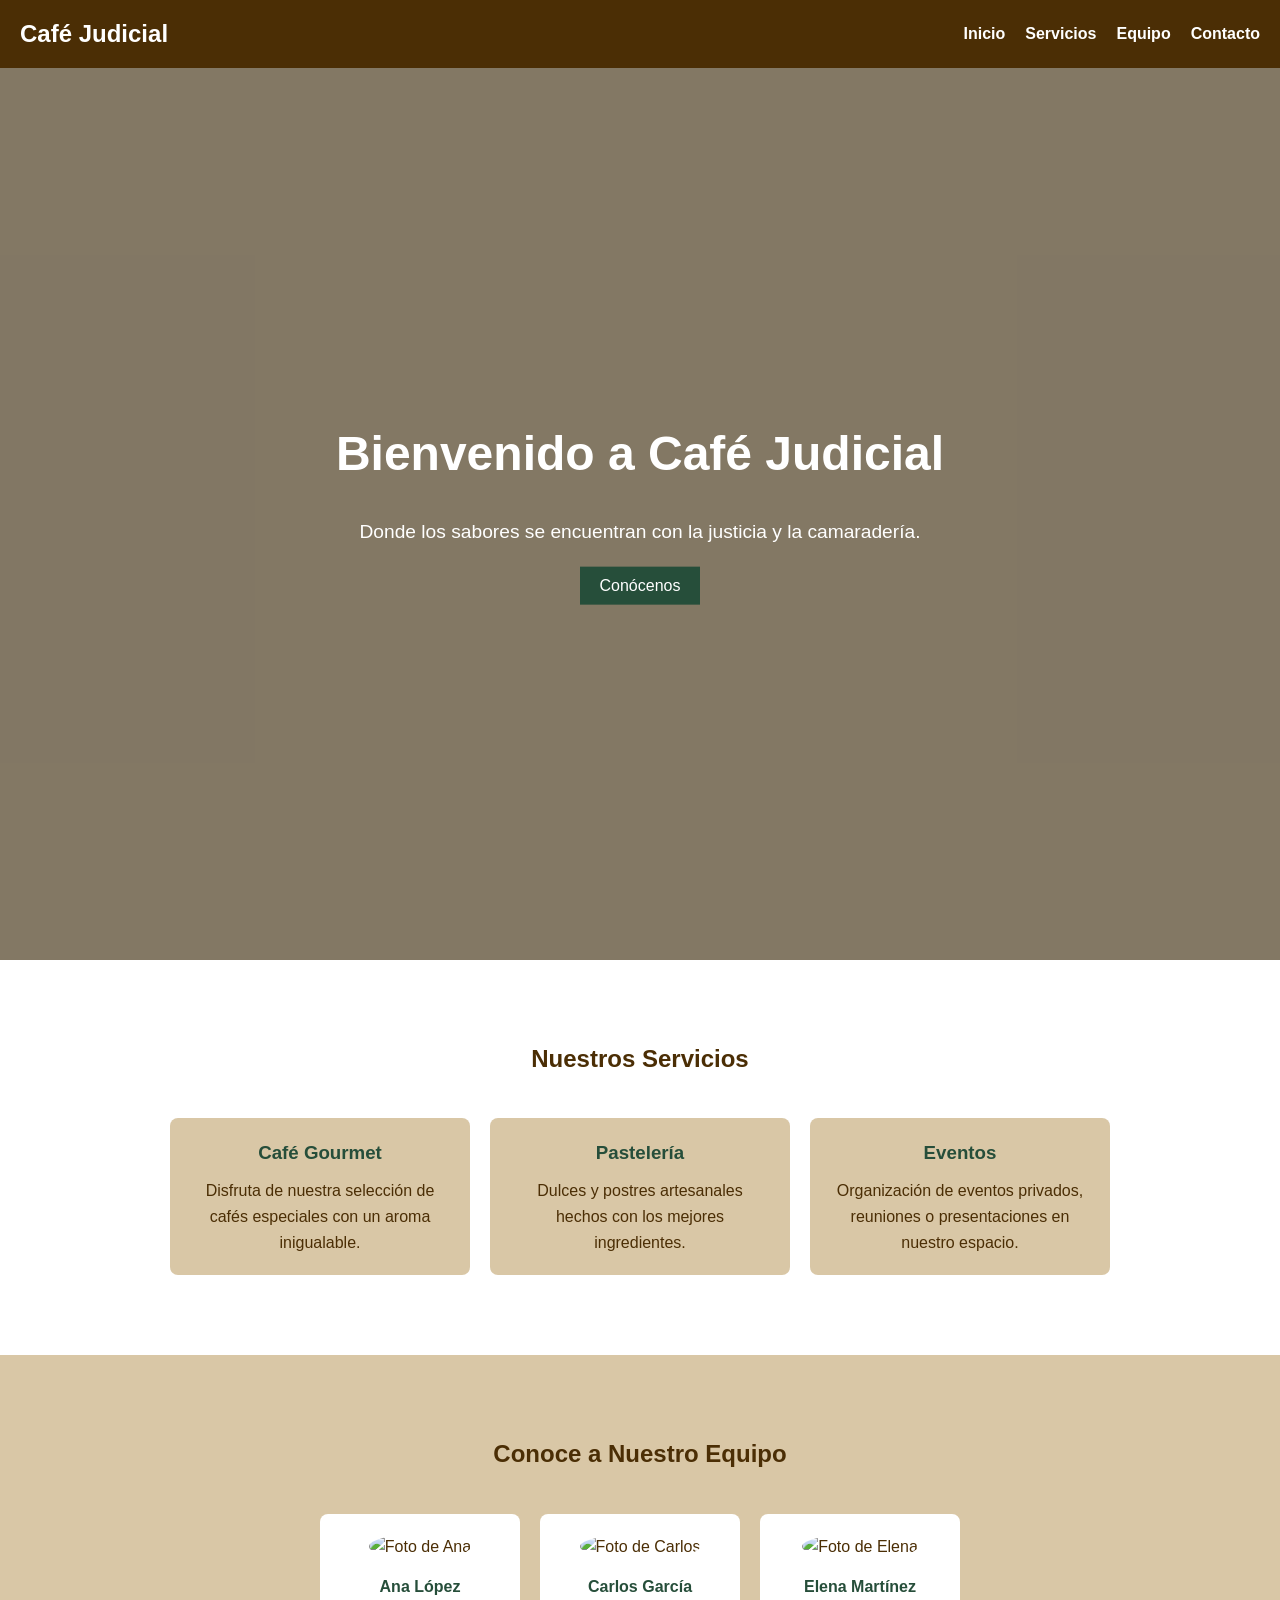
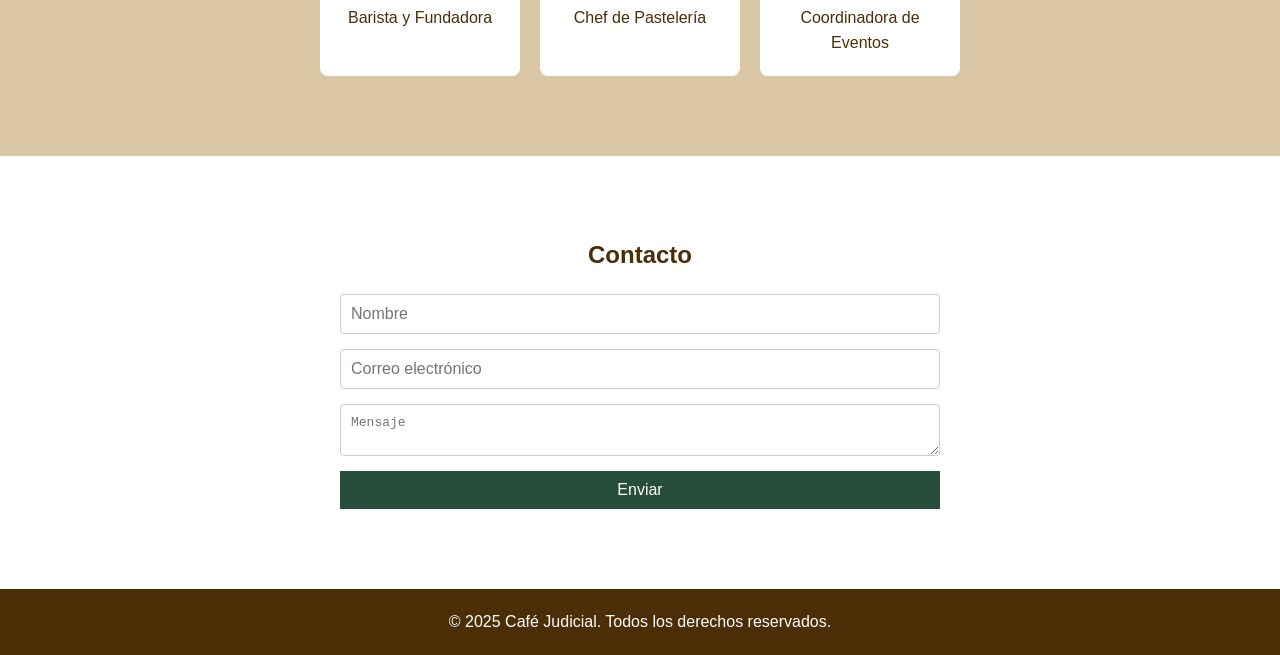
==== commit 345af0bf: "Update index.html" ====
--- a/index.html
+++ b/index.html
@@ -1,1799 +1,93 @@
 <!DOCTYPE html>
-
-<html lang="es-CL">
-
+<html lang="es">
 <head>
-
-  <meta charset="UTF-8" />
-
-  <meta name="viewport" content="width=device-width, initial-scale=1" />
-
-  <title>Café Judicial® – Donde la justicia se sirve en taza</title>
-
-
-
-  <!-- Canonical & Robots -->
-
-  <link rel="canonical" href="https://arturuou.github.io/CafeJudicial/" />
-
-  <meta name="robots" content="index,follow" />
-
-
-
-  <!-- SEO / Social -->
-
-  <meta name="description" content="Te invitamos a tu café favorito. Mientras lo disfrutas, resolvemos lo legal en persona u online: claro, rápido y en palabras simples. Asesoría y documentos en simple." />
-
-  <meta property="og:title" content="Café Judicial® – Donde la justicia se sirve en taza" />
-
-  <meta property="og:description" content="Te invitamos a tu café favorito. Mientras lo disfrutas, resolvemos lo legal en persona u online: claro, rápido y en palabras simples." />
-
-  <meta property="og:image" content="https://arturuou.github.io/CafeJudicial/og-cafe-judicial-1200x630.jpg" />
-
-  <meta property="og:image:width" content="1200" />
-
-  <meta property="og:image:height" content="630" />
-
-  <meta property="og:type" content="website" />
-
-  <meta property="og:site_name" content="Café Judicial®" />
-
-  <meta property="og:locale" content="es_CL" />
-
-  <meta name="twitter:card" content="summary_large_image" />
-
-
-
-  <!-- Favicons -->
-
-  <link rel="icon" type="image/png" sizes="256x256" href="logo-symbol-256.png" />
-
-  <link rel="apple-touch-icon" sizes="180x180" href="logo-symbol-256.png" />
-
-
-
-  <!-- Tema fijo claro -->
-
-  <meta name="theme-color" content="#FFFFFF">
-
-  <meta name="color-scheme" content="light">
-
-  <meta name="supported-color-schemes" content="light">
-
-
-
-  <!-- Preloads -->
-
-  <link rel="preload" as="image" href="logo-hero-640.webp" />
-
-  <!-- Tipografías -->
-
-  <link rel="preconnect" href="https://fonts.googleapis.com">
-
-  <link rel="preconnect" href="https://fonts.gstatic.com" crossorigin>
-
-  <link href="https://fonts.googleapis.com/css2?family=Playfair+Display:wght@600;700&family=Inter:wght@400;600;700&display=swap" rel="stylesheet">
-
-
-
-  <style>
-
-    :root{
-
-      --bg:#FFFFFF; --panel:#FFFFFF; --card:#FFFFFF;
-
-      --ink:#3A2415; --muted:#6E4F3D; --line:#E3C8A6;
-
-      --accent:#C9923A; --accent-ink:#2A1A0E; --accent-soft:#F2D49B;
-
-      --headerH: 300px;
-
-      --logo-max-width: 880px;
-
-      --focus: 2px solid #2A1A0E;
-
-      --fadeW: 26px; /* ancho del fade lateral del menú */
-
-    }
-
-
-
-    *{box-sizing:border-box;margin:0;padding:0}
-
-    img{max-width:100%;display:block;height:auto}
-
-    html{
-
-      scroll-behavior:smooth;
-
-      color-scheme: light !important;
-
-      scroll-padding-top: calc(var(--headerH) + 12px);
-
-    }
-
-    :target{scroll-margin-top: calc(var(--headerH) + 12px)}
-
-
-
-    body{
-
-      color:var(--ink);
-
-      font-family:Inter,system-ui,-apple-system,Segoe UI,Roboto,Arial,sans-serif;
-
-      line-height:1.6; background:#FFFFFF;
-
-    }
-
-    a{color:var(--accent)}
-
-    .wrap{max-width:1120px;margin:0 auto;padding:0 20px}
-
-
-
-    /* ===== Accesibilidad ===== */
-
-    .skip-link{
-
-      position:absolute; left:8px; top:-40px; z-index:9999;
-
-      background:#fff; border:1px solid var(--line); padding:8px 10px; border-radius:10px;
-
-      transition: top .15s ease; box-shadow:0 6px 20px rgba(0,0,0,.06);
-
-    }
-
-    .skip-link:focus{ top:8px; outline: var(--focus) }
-
-    :focus-visible{ outline: var(--focus); outline-offset: 2px }
-
-
-
-    /* ===== HEADER: logo + menú (fijos) ===== */
-
-    header.site{
-
-      position:sticky; top:0; z-index:10; background:#FFFFFF;
-
-      backdrop-filter:saturate(120%) blur(8px);
-
-    }
-
-    .header-stack{
-
-      display:flex; flex-direction:column; align-items:center;
-
-      gap:0; padding-top:2px; padding-bottom:0;
-
-    }
-
-
-
-    /* Contenedor del logo */
-
-    .brand-wrap{
-
-      width:100%;
-
-      display:flex;
-
-      justify-content:center;
-
-      align-items:center;
-
-      padding:0;
-
-      overflow:hidden;
-
-      height:180px;
-
-    }
-
-    @media (min-width:600px){ .brand-wrap{ height:200px } }
-
-    @media (min-width:1024px){ .brand-wrap{ height:220px } }
-
-
-
-    /* Imagen del logo (centrado, sin recortes agresivos) */
-
-    .brand-lockup{
-
-      height:100%;
-
-      max-width:min(var(--logo-max-width), 95vw);
-
-      object-fit:contain;
-
-      margin-inline:auto;
-
-      clip-path:none;
-
-      image-rendering:auto;
-
-    }
-
-
-
-    /* Menú */
-
-    .top-nav{
-
-      width:100%;
-
-      border-top:1px solid var(--line);
-
-      border-bottom:1px solid var(--line);
-
-      background:#FFFFFF;
-
-    }
-
-    .top-nav .wrap{ padding-left:8px; padding-right:8px; }
-
-    .top-nav .links{
-
-      position:relative;
-
-      display:flex; align-items:center; justify-content:flex-start;
-
-      gap:8px; padding:6px 8px;
-
-      flex-wrap:nowrap; overflow-x:auto; -webkit-overflow-scrolling:touch;
-
-      scrollbar-width:none; scroll-snap-type:x proximity;
-
-      -webkit-mask-image: linear-gradient(to right, transparent, black var(--fadeW), black calc(100% - var(--fadeW)), transparent);
-
-              mask-image: linear-gradient(to right, transparent, black var(--fadeW), black calc(100% - var(--fadeW)), transparent);
-
-    }
-
-    .top-nav .links::-webkit-scrollbar{ display:none }
-
-    .top-nav .links a{
-
-      color:var(--muted); text-decoration:none;
-
-      font-size:clamp(13px, 2.9vw, 15px);
-
-      padding:6px 8px; border-radius:8px; white-space:nowrap;
-
-      scroll-snap-align:start;
-
-    }
-
-    .top-nav .links a:hover{ background:#fff7ec }
-
-    .top-nav .links a[aria-current="true"]{
-
-      color:var(--ink); box-shadow:0 0 0 1px var(--line) inset;
-
-    }
-
-
-
-    /* ===== Equipo: tipografías y subtítulos ===== */
-
-    #equipo h3{
-
-      font-family:"Playfair Display", serif;
-
-      font-weight:700;
-
-      line-height:1.25;
-
-      letter-spacing:.2px;
-
-      margin-bottom:6px;
-
-    }
-
-    #equipo h4.discreet{
-
-      font-family:Inter,system-ui,-apple-system,Segoe UI,Roboto,Arial,sans-serif;
-
-      font-weight:700;       /* negrita */
-
-      text-transform:none;   /* sin MAYÚSCULAS forzadas */
-
-      letter-spacing:0;
-
-      font-size:14px;        /* 13px si los quieres más discretos */
-
-      color:#3A2415;
-
-      margin:8px 0 4px;
-
-    }
-
-
-
-    /* ===== HERO ===== */
-
-    .hero{
-
-      position:relative;
-
-      min-height:52vh;
-
-      display:grid; place-items:center; text-align:left; overflow:hidden;
-
-      padding:4px 0 24px;
-
-    }
-
-    .hero .inner{
-
-      position:relative; z-index:1; max-width:980px; padding:20px 18px;
-
-      background:#FFFFFF; border:1px solid rgba(227,200,166,.85);
-
-      border-radius:16px; box-shadow:0 24px 60px rgba(58,36,21,.14);
-
-      display:grid; gap:18px;
-
-    }
-
-    @media (min-width:900px){
-
-      .hero .inner{grid-template-columns:1fr 1fr; align-items:center}
-
-    }
-
-
-
-    .headline > h1{
-
-      font-family:"Playfair Display",serif;font-weight:700;
-
-      font-size:clamp(28px,4.2vw,48px);
-
-      line-height:1.08; margin:2px 0 8px;
-
-      letter-spacing:.2px;
-
-    }
-
-    .sub{font-size:clamp(15px,2.2vw,18px);color:var(--muted);margin-bottom:14px}
-
-    .cta-row{display:flex;gap:10px;flex-wrap:wrap}
-
-    .cta{
-
-      display:inline-flex;gap:10px;align-items:center;justify-content:center;
-
-      background:linear-gradient(180deg,var(--accent-soft),var(--accent));
-
-      color:var(--accent-ink);font-weight:700;text-decoration:none;
-
-      padding:12px 16px;border-radius:12px;border:1px solid rgba(201,146,58,.55);
-
-      box-shadow:0 6px 16px rgba(58,36,21,.18);transition:.18s ease
-
-    }
-
-    .cta:hover{transform:translateY(-1px);filter:brightness(1.03)}
-
-    .cta.ghost{background:#FFF;color:var(--ink);box-shadow:none}
-
-
-
-    /* Cinta aviso en HERO */
-
-    .hero-note{
-
-      background:#FFF;border:1px solid var(--line);border-radius:10px;
-
-      padding:10px 12px;margin-top:6px;display:inline-block
-
-    }
-
-
-
-    /* Foto secundaria */
-
-    .photo-chip{justify-self:center}
-
-    .photo-chip img{
-
-      width:min(100%, 720px); height:auto;
-
-      border-radius:16px;border:1px solid var(--line);
-
-      box-shadow:0 12px 28px rgba(58,36,21,.12);
-
-      margin:0 auto; aspect-ratio:4/3;
-
-    }
-
-    .photo-chip figcaption{font-size:12px;color:var(--muted);text-align:center;margin-top:6px}
-
-
-
-    /* SECCIONES */
-
-    main section{padding:44px 0;border-top:1px solid var(--line)}
-
-    h2{
-
-      font-family:"Playfair Display",serif;font-weight:700;
-
-      font-size:clamp(24px,3.6vw,34px);margin:0 0 12px;position:relative;padding-bottom:6px;
-
-      display:flex;align-items:center;gap:.5rem;
-
-    }
-
-    h2::after{
-
-      content:"";position:absolute;left:0;bottom:0;width:84px;height:2px;border-radius:2px;
-
-      background:linear-gradient(90deg,var(--accent),rgba(201,146,58,0))
-
-    }
-
-    main h2::before{
-
-      content:"";width:32px;height:32px;flex:0 0 32px;
-
-      background:center/contain no-repeat url("logo-symbol-256.png");
-
-      transform:translateY(1px);
-
-    }
-
-
-
-    .lead{color:var(--muted);margin:0 0 16px}
-
-    .kicker{color:#5a3b21;letter-spacing:.06em;text-transform:uppercase;font-size:12px;margin-bottom:6px;opacity:.85}
-
-
-
-    /* Tarjetas */
-
-    .cards{display:grid;gap:14px}
-
-    @media (min-width:860px){ .cards{grid-template-columns:repeat(3,1fr)} }
-
-    .card{background:var(--card);border:1px solid var(--line);border-radius:14px;padding:16px}
-
-    .card h3{margin-bottom:6px}
-
-    .mini-list{list-style:none;padding-left:0;margin:8px 0 0;display:grid;gap:6px;font-size:14px;color:var(--muted)}
-
-    .mini-list li strong{color:var(--ink)}
-
-    .ul-bulleted{ list-style:disc; padding-left:1.2rem; margin:8px 0 0 }
-
-    .ul-bulleted li{ margin-bottom:8px }
-
-
-
-    /* EQUIPO extras */
-
-    .team-grid{display:grid;gap:16px}
-
-    @media (min-width:860px){ .team-grid{grid-template-columns:repeat(2,1fr)} }
-
-    .team-card{display:grid;grid-template-columns:96px 1fr;gap:14px;align-items:start;background:#FFF;border:1px solid var(--line);border-radius:14px;padding:14px}
-
-    .team-avatar{width:96px;height:96px;border-radius:50%;object-fit:cover;border:1px solid var(--line)}
-
-    .tag{display:inline-block;font-size:12px;line-height:1;padding:6px 8px;border:1px solid var(--line);border-radius:999px;color:var(--muted);margin-right:6px;margin-top:4px}
-
-
-
-    /* Testimonios */
-
-    .section-testimonials{padding:48px 0;border-top:1px solid var(--line);background:var(--panel)}
-
-    .ts-wrap{max-width:1120px;margin:0 auto;padding:0 20px}
-
-    .ts-grid{display:grid;gap:16px}
-
-    @media (min-width:860px){ .ts-grid{grid-template-columns:repeat(3,1fr)} }
-
-    .ts-card{
-
-      display:grid;grid-template-columns:64px 1fr;gap:12px;align-items:start;
-
-      background:#FFF;border:1px solid var(--line);border-radius:14px;padding:14px
-
-    }
-
-    .ts-avatar{width:64px;height:64px;border-radius:50%;object-fit:cover}
-
-    .ts-name{font-weight:700}
-
-    .ts-role{color:var(--muted);margin-left:.35rem}
-
-    .ts-stars{color:var(--accent);letter-spacing:.08em;margin:2px 0 6px}
-
-    .ts-card blockquote{margin:0;color:var(--ink)}
-
-
-
-    /* WhatsApp FAB */
-
-    .whatsapp-fab{
-
-      position:fixed; right:18px; bottom:18px; width:56px; height:56px;
-
-      border-radius:50%; background:#25D366; display:grid; place-items:center;
-
-      color:#fff; box-shadow:0 10px 30px rgba(37,211,102,.25);
-
-      z-index:1100; transition:transform .15s ease;
-
-    }
-
-    .whatsapp-fab:hover{ transform: translateY(-2px) }
-
-    .whatsapp-fab::after{
-
-      content:""; position:absolute; inset:-6px; border-radius:50%;
-
-      box-shadow:0 0 0 0 rgba(37,211,102,.22); animation:wa-pulse 2.2s infinite;
-
-    }
-
-
-
-    /* Footer */
-
-    footer{
-
-      padding:28px 96px 96px 64px;
-
-      text-align:center;color:#7a5a46;font-style:italic;position:relative;background:#FFFFFF;
-
-    }
-
-    @media (min-width:600px){ footer{ padding-bottom:32px } }
-
-    footer::before{
-
-      content:""; position:absolute; left:12px; top:50%; transform:translateY(-50%);
-
-      width:44px; height:44px; background:center/contain no-repeat url("logo-symbol-256.png"); opacity:.9;
-
-    }
-
-
-
-    @keyframes wa-pulse{
-
-      0%   { box-shadow: 0 0 0 0 rgba(37,211,102,.22); }
-
-      70%  { box-shadow: 0 0 0 12px rgba(37,211,102,0); }
-
-      100% { box-shadow: 0 0 0 0 rgba(37,211,102,0); }
-
-    }
-
-    @media (prefers-reduced-motion: reduce){
-
-      .whatsapp-fab::after{ animation: none; }
-
-      html{ scroll-behavior: auto; }
-
-    }
-
-
-
-    /* ===== Mejora equipo (Emilio más grande) ===== */
-
-    .avatar-xl{
-
-      width:min(92vw, 340px);
-
-      height:min(92vw, 340px);
-
-      border-radius:14px; object-fit:cover; border:1px solid var(--line);
-
-    }
-
-    .brand-uc{
-
-      height:120px; width:auto; opacity:.95;
-
-    }
-
-
-
-    /* ===== Acordeones / contenido colapsable ===== */
-
-    details.card{ background:var(--card); border:1px solid var(--line); border-radius:14px; padding:12px 14px }
-
-    details.card + details.card{ margin-top:10px }
-
-    details.card summary{ list-style:none; cursor:pointer; font-weight:700; display:flex; align-items:center; justify-content:space-between; gap:10px }
-
-    details.card summary::-webkit-details-marker{ display:none }
-
-    details.card summary::after{ content:"+"; font-size:20px; line-height:1; color:var(--ink) }
-
-    details.card[open] summary::after{ content:"–" }
-
-    details.card .content{ margin-top:10px }
-
-    /* details internos más livianos dentro de .card */
-
-    .card details.card{ border-radius:10px; padding:10px 12px }
-
-  </style>
-
+    <meta charset="UTF-8">
+    <meta name="viewport" content="width=device-width, initial-scale=1.0">
+    <title>Café Judicial</title>
+    <!-- Vincula el archivo CSS principal -->
+    <link rel="stylesheet" href="css/style.css">
 </head>
-
 <body>
-
-
-
-  <!-- Skip link -->
-
-  <a href="#que-es" class="skip-link">Saltar al contenido</a>
-
-
-
-  <!-- ===== HEADER: LOGO + MENÚ ===== -->
-
-  <header class="site">
-
-    <div class="wrap header-stack">
-
-      <div class="brand-wrap">
-
-        <picture>
-
-          <source srcset="logo-hero-640.webp" type="image/webp">
-
-          <img class="brand-lockup"
-
-               src="logo-nav-640.png"
-
-               alt="Café Judicial — logotipo completo"
-
-               width="640" height="300"
-
-               fetchpriority="high" decoding="async">
-
-        </picture>
-
-      </div>
-
-
-
-    <nav class="top-nav" aria-label="Secciones">
-
-      <div class="links wrap">
-
-        <a href="#top">Inicio</a>
-
-        <a href="#que-es">Qué es</a>
-
-        <a href="#areas">Áreas</a>
-
-        <a href="#servicios">Servicios</a>
-
-        <a href="#proceso">Proceso</a>
-
-        <a href="defensa-medica/">Defensa Médica</a>
-
-        <a href="marcas/">Marcas</a>
-
-        <a href="#popup">Pop-Up Café Judicial®</a>
-
-        <a href="#equipo">Equipo</a>
-
-        <a href="#testimonios">Lo que dicen</a>
-
-        <a href="#proximamente">Próximamente</a>
-
-        <a href="#faq">FAQ</a>
-
-        <a href="#contacto">Contacto</a>
-
-      </div>
-
+    <!-- Este archivo define la estructura principal del sitio Café Judicial (index.html) -->
+    <!-- Navegación principal -->
+    <nav>
+        <div class="logo">Café Judicial</div>
+        <div class="menu-toggle">&#9776;</div>
+        <ul class="menu">
+            <li><a href="#inicio">Inicio</a></li>
+            <li><a href="#servicios">Servicios</a></li>
+            <li><a href="#equipo">Equipo</a></li>
+            <li><a href="#contacto">Contacto</a></li>
+        </ul>
     </nav>
 
-    </div>
-
-  </header>
-
-
-
-  <!-- ===== HERO ===== -->
-
-  <section id="top" class="hero" aria-label="Portada">
-
-    <div class="inner wrap">
-
-      <div class="headline">
-
-        <h1>Te invitamos a tu café favorito.</h1>
-
-        <p class="sub">Mientras lo disfrutas, resolvemos lo legal en persona u online: claro, rápido y <strong>en palabras simples</strong>.</p>
-
-
-
-        <p class="hero-note">
-
-          ✨ <strong>Nuevo:</strong> <a href="#popup">Pop-Up Café Judicial®</a>
-
-          (Barrio Italia, Lastarria, Providencia). ¡Pronto fechas!
-
-        </p>
-
-
-
-        <div class="cta-row" style="margin-top:6px">
-
-          <a class="cta" href="https://forms.gle/TU_LINK_PRESENCIAL" target="_blank" rel="noopener">Agendar presencial</a>
-
-          <a class="cta ghost" href="https://forms.gle/TU_LINK_ONLINE" target="_blank" rel="noopener">Agendar online</a>
-
+    <!-- Sección de inicio (Hero) -->
+    <section id="inicio">
+        <div class="contenido">
+            <h1>Bienvenido a Café Judicial</h1>
+            <p>Donde los sabores se encuentran con la justicia y la camaradería.</p>
+            <button>Conócenos</button>
         </div>
-
-      </div>
-
-
-
-      <figure class="photo-chip">
-
-        <img src="IMG_8339.jpeg" loading="lazy" alt="Asesoría legal en mesa de café, ambiente tranquilo" width="1200" height="900" sizes="(min-width:900px) 50vw, 100vw">
-
-        <figcaption>Café invitado ☕️</figcaption>
-
-      </figure>
-
-    </div>
-
-  </section>
-
-
-
-  <main class="wrap" role="main">
-
-    <!-- QUÉ ES (visible) -->
-
-    <section id="que-es" aria-labelledby="que-es-h">
-
-      <div class="kicker">Presentación</div>
-
-      <h2 id="que-es-h">¿Qué es Café Judicial?</h2>
-
-      <p class="lead">
-
-        Un servicio legal <strong>presencial u online</strong> con trato humano: te invitamos tu café favorito y, en esa instancia,
-
-        te asesoramos <strong>en persona o por videollamada</strong> y trabajamos tu caso (escrituras, contratos, asesorías y más).
-
-      </p>
-
-      <p class="lead">
-
-        Nuestro gancho es simple: <strong>derecho en simple, con buen café</strong>. Nos enfocamos en claridad, pasos concretos y
-
-        entregables listos para usar.
-
-      </p>
-
-      <p class="lead">
-
-        Además, contamos con la modalidad <strong>Pop-Up Café Judicial®</strong>: encuentros <em>itinerantes</em> en distintas
-
-        cafeterías de Santiago (Barrio Italia, Lastarria, Providencia y más) para acercar el derecho a tu propio barrio.
-
-      </p>
-
     </section>
 
-
-
-    <!-- ÁREAS (colapsado) -->
-
-    <section id="areas" aria-labelledby="areas-h">
-
-      <div class="kicker">Especialidades</div>
-
-      <h2 id="areas-h">Áreas de práctica</h2>
-
-
-
-      <details class="card">
-
-        <summary>Derecho Civil y de Familia</summary>
-
-        <div class="content">
-
-          <ul class="ul-bulleted">
-
-            <li><strong>Cambio de nombre y rectificación de partidas:</strong> Tramitación judicial/administrativa para modificar nombres o apellidos por uso, identidad o error registral; incluye revisión de antecedentes, presentación y gestión ante el Registro Civil.</li>
-
-            <li><strong>Posesión efectiva (testada e intestada):</strong> Gestión integral ante Registro Civil o tribunales, levantamiento de herederos, preparación de antecedentes y coordinación de inscripciones en Conservador de Bienes Raíces y otras entidades.</li>
-
-            <li><strong>Testamentos y asesoría sucesoria:</strong> Diagnóstico patrimonial y familiar; redacción y revisión de testamentos abiertos, cerrados o especiales; coordinación de firmas en notaría y orientación sobre modificaciones futuras.</li>
-
-            <li><strong>Partición de herencia y acuerdos entre herederos:</strong> Negociación extrajudicial o representación en juicio particional; formalización e inscripción de adjudicaciones.</li>
-
-            <li><strong>Contratos civiles:</strong> Redacción y/o revisión de compraventa, promesa, arriendo, comodato, prestación de servicios y otros; cláusulas de garantías, penalidades y acompañamiento en la firma.</li>
-
-          </ul>
-
+    <!-- Sección de Servicios -->
+    <section id="servicios">
+        <h2>Nuestros Servicios</h2>
+        <div class="servicio-contenedor">
+            <div class="servicio-item">
+                <h3>Café Gourmet</h3>
+                <p>Disfruta de nuestra selección de cafés especiales con un aroma inigualable.</p>
+            </div>
+            <div class="servicio-item">
+                <h3>Pastelería</h3>
+                <p>Dulces y postres artesanales hechos con los mejores ingredientes.</p>
+            </div>
+            <div class="servicio-item">
+                <h3>Eventos</h3>
+                <p>Organización de eventos privados, reuniones o presentaciones en nuestro espacio.</p>
+            </div>
         </div>
-
-      </details>
-
-
-
-      <details class="card">
-
-        <summary>Procedimientos Administrativos y Sumarios</summary>
-
-        <div class="content">
-
-          <ul class="ul-bulleted">
-
-            <li><strong>Descargos y defensas en sumarios:</strong> Análisis de expediente, estrategia, asistencia a declaraciones, descargos y solicitud de diligencias, resguardando debido proceso y proporcionalidad.</li>
-
-            <li><strong>Recursos administrativos:</strong> Reposición, jerárquico o apelación según estatuto aplicable; fundamentos de hecho y derecho, acompañamiento probatorio y control de plazos.</li>
-
-            <li><strong>Contraloría General de la República:</strong> Reclamos y consultas de legalidad, informes en derecho y seguimiento hasta su resolución.</li>
-
-          </ul>
-
-        </div>
-
-      </details>
-
     </section>
 
-
-
-    <!-- SERVICIOS (con foto) -->
-
-    <section id="servicios" aria-labelledby="servicios-h">
-
-      <div class="kicker">Contrata como prefieras</div>
-
-      <h2 id="servicios-h">Servicios</h2>
-
-
-
-      <!-- Foto de las tazas -->
-
-      <figure class="photo-chip" style="margin:12px 0 18px">
-
-        <img
-
-          src="C1DE53E0-7879-45E1-8128-E2D24925FB5C.png"
-
-          alt="Tazas en barra con nombres de servicios legales: Sumarios, Escrituras, Posesión efectiva, Cambio de Nombre, Recursos Administrativos, Testamento y Asesoría 45 minutos"
-
-          width="1536" height="1024"
-
-          loading="lazy" decoding="async"
-
-          style="aspect-ratio:3/2">
-
-        <figcaption style="text-align:center;color:#6E4F3D;font-size:12px;margin-top:6px">
-
-          Servicios en simple, servido en taza ☕️
-
-        </figcaption>
-
-      </figure>
-
-
-
-      <details class="card">
-
-        <summary>Asesoría 45’ (presencial u online)</summary>
-
-        <div class="content">
-
-          <p class="lead">Resolvemos dudas y definimos tu hoja de ruta. Incluye resumen por correo.</p>
-
-          <ul class="mini-list">
-
-            <li><strong>Presencial:</strong> te invitamos a un café ☕️</li>
-
-            <li><strong>Online:</strong> te acompañamos con tu café en casa</li>
-
-          </ul>
-
-          <p class="cta-row" style="margin-top:10px">
-
-            <a class="cta" href="https://forms.gle/TU_LINK_PRESENCIAL" target="_blank" rel="noopener">Agendar presencial</a>
-
-            <a class="cta ghost" href="https://forms.gle/TU_LINK_ONLINE" target="_blank" rel="noopener">Agendar online</a>
-
-          </p>
-
+    <!-- Sección del Equipo -->
+    <section id="equipo">
+        <h2>Conoce a Nuestro Equipo</h2>
+        <div class="equipo-contenedor">
+            <div class="miembro-equipo">
+                <img src="https://via.placeholder.com/150" alt="Foto de Ana">
+                <h4>Ana López</h4>
+                <p>Barista y Fundadora</p>
+            </div>
+            <div class="miembro-equipo">
+                <img src="https://via.placeholder.com/150" alt="Foto de Carlos">
+                <h4>Carlos García</h4>
+                <p>Chef de Pastelería</p>
+            </div>
+            <div class="miembro-equipo">
+                <img src="https://via.placeholder.com/150" alt="Foto de Elena">
+                <h4>Elena Martínez</h4>
+                <p>Coordinadora de Eventos</p>
+            </div>
         </div>
-
-      </details>
-
-
-
-      <details class="card">
-
-        <summary>Escritura o documento</summary>
-
-        <div class="content">
-
-          <p class="lead">Redacción a medida en lenguaje claro. Una iteración incluida para ajustar.</p>
-
-          <p><a class="cta" href="https://forms.gle/TU_LINK_DOCUMENTO" target="_blank" rel="noopener">Encargar documento</a></p>
-
-        </div>
-
-      </details>
-
-
-
-      <details class="card">
-
-        <summary>Revisión de contrato</summary>
-
-        <div class="content">
-
-          <p class="lead">Detectamos riesgos y mejoras. Entrega con comentarios y sugerencias.</p>
-
-          <p><a class="cta" href="https://forms.gle/TU_LINK_REVISION" target="_blank" rel="noopener">Solicitar revisión</a></p>
-
-        </div>
-
-      </details>
-
     </section>
 
-
-
-    <!-- PROCESO (colapsado) -->
-
-    <section id="proceso" aria-labelledby="proceso-h">
-
-      <div class="kicker">Cómo trabajamos</div>
-
-      <h2 id="proceso-h">Proceso simple</h2>
-
-
-
-      <details class="card">
-
-        <summary>Ver pasos</summary>
-
-        <div class="content">
-
-          <div class="cards">
-
-            <article class="card"><h3>1) Consulta</h3><p class="lead">Conversemos tu caso (presencial u online) con un buen café.</p></article>
-
-            <article class="card"><h3>2) Evaluación</h3><p class="lead">Revisamos documentos y definimos riesgos.</p></article>
-
-            <article class="card"><h3>3) Estrategia</h3><p class="lead">Plan claro con tareas y entregables.</p></article>
-
-            <article class="card"><h3>4) Acción</h3><p class="lead">Redacción, presentación o gestión concreta.</p></article>
-
-          </div>
-
-        </div>
-
-      </details>
-
+    <!-- Sección de Contacto -->
+    <section id="contacto">
+        <h2>Contacto</h2>
+        <form class="form-contacto" action="#" method="post">
+            <input type="text" placeholder="Nombre" required>
+            <input type="email" placeholder="Correo electrónico" required>
+            <textarea placeholder="Mensaje" required></textarea>
+            <button type="submit">Enviar</button>
+        </form>
     </section>
 
+    <!-- Footer -->
+    <footer>
+        <p>© 2025 Café Judicial. Todos los derechos reservados.</p>
+    </footer>
 
-
-    <!-- POP-UP (visible: el gancho principal) -->
-
-    <section id="popup" aria-labelledby="popup-h">
-
-      <div class="kicker">Piloto en cafeterías</div>
-
-      <h2 id="popup-h">Pop-Up Café Judicial®</h2>
-
-      <p class="lead">Muy pronto estaremos en <strong>cafeterías de Santiago</strong> (Barrio Italia, Lastarria y Providencia) con eventos especiales:
-
-        una taza de café + asesoría legal clara y cercana.</p>
-
-      <p class="lead">Café Judicial® es <strong>itinerante</strong>: nos movemos por <strong>distintos cafés y barrios</strong> para acercar el derecho a tu zona.</p>
-
-
-
-      <!-- Foto del Pop-Up -->
-
-      <figure class="photo-chip" style="margin:12px 0 18px">
-
-        <img
-
-          src="382DEC3F-81C2-4025-AC2D-7BAD023A54AD.png"
-
-          alt="Conversación cercana entre abogado y clienta, con café de por medio"
-
-          width="1536" height="1024"
-
-          loading="lazy" decoding="async"
-
-          style="aspect-ratio:3/2">
-
-        <figcaption style="text-align:center;color:#6E4F3D;font-size:12px;margin-top:6px">
-
-          Conversar lo legal, con café ☕️
-
-        </figcaption>
-
-      </figure>
-
-
-
-      <div class="cards">
-
-        <article class="card">
-
-          <h3>¿Cómo funciona?</h3>
-
-          <ul class="mini-list">
-
-            <li><strong>1)</strong> Reservas un cupo de 45’</li>
-
-            <li><strong>2)</strong> Nos juntamos en la cafetería anfitriona</li>
-
-            <li><strong>3)</strong> Sales con pasos claros y, si quieres, documento encargado</li>
-
-          </ul>
-
-        </article>
-
-
-
-        <article class="card">
-
-          <h3>Barrios visitados / próximos</h3>
-
-          <ul class="mini-list">
-
-            <li>Barrio Italia</li>
-
-            <li>Lastarria</li>
-
-            <li>Providencia</li>
-
-            <li>¡Pronto más!</li>
-
-          </ul>
-
-        </article>
-
-
-
-        <article class="card">
-
-          <h3>Quiero sumarme</h3>
-
-          <p class="lead">¿Quieres enterarte de las próximas fechas o invitar el Pop-Up Café Judicial® a tu cafetería/barrio?</p>
-
-          <p class="cta-row" style="margin-top:10px">
-
-            <a class="cta" href="https://wa.me/569XXXXXXXX?text=Quiero%20postular%20mi%20cafeter%C3%ADa%20o%20barrio%20para%20el%20Pop-Up%20Caf%C3%A9%20Judicial" target="_blank" rel="noopener">Proponer café/barrio</a>
-
-            <a class="cta ghost" href="https://forms.gle/TU_LINK_INTERES" target="_blank" rel="noopener">Avisarme fechas</a>
-
-          </p>
-
-        </article>
-
-      </div>
-
-    </section>
-
-
-
-    <!-- ================ EQUIPO ================ -->
-
-    <section id="equipo" aria-labelledby="equipo-h">
-
-      <div class="kicker">Quiénes somos</div>
-
-      <h2 id="equipo-h">Nuestro equipo</h2>
-
-      <p class="lead">
-
-        Café Judicial® une el mundo legal y la gestión estratégica. Dos amigos que creen que las conversaciones
-
-        difíciles pueden volverse más claras y cercanas… con un café al medio.
-
-      </p>
-
-
-
-      <div class="cards">
-
-        <!-- EMILIO -->
-
-        <article class="card" style="text-align:center">
-
-          <img src="IMG_8542.jpeg" alt="Luis Emilio Bobadilla — fotografía" class="avatar-xl">
-
-          <div style="display:flex;align-items:center;justify-content:center;gap:10px;flex-wrap:wrap;margin:10px 0 6px">
-
-            <h3 style="margin:0;line-height:1.25">
-
-              Luis Emilio Bobadilla Cofré — Abogado,<br>Pontificia Universidad Católica de Chile
-
-            </h3>
-
-            <img src="IMG_8589.jpeg" alt="Logo Pontificia Universidad Católica de Chile" class="brand-uc">
-
-          </div>
-
-          <span class="tag">Socio fundador</span>
-
-          <span class="tag">Lidera la asesoría legal</span>
-
-
-
-          <details class="card" style="margin-top:10px">
-
-            <summary>Ver perfil completo</summary>
-
-            <div class="content">
-
-              <p class="lead" style="text-align:left">
-
-                Egresado y Licenciado en Derecho por la Pontificia Universidad Católica de Chile, una de las
-
-                universidades más prestigiosas del país. Con <strong>más de 15 años de trayectoria</strong> ha
-
-                ejercido en el ámbito <strong>penal, civil y de familia</strong>, combinando litigación,
-
-                redacción de documentos y acompañamiento cercano a personas y organizaciones.
-
-              </p>
-
-              <p class="lead" style="text-align:left">
-
-                En el sector público se desempeñó como <strong>fiscal adjunto</strong> en la
-
-                <strong>Fiscalía Metropolitana Sur</strong>, participando en miles de causas penales y
-
-                trabajando directamente con víctimas, jueces y equipos de investigación. Fue además abogado de la
-
-                <strong>Municipalidad de Macul</strong>, donde brindó asesoría a autoridades, vecinos y
-
-                comunidades en materias civiles, administrativas y comunitarias.
-
-              </p>
-
-              <p class="lead" style="text-align:left">
-
-                En el ámbito privado ha acompañado a <strong>emprendedores, pymes y familias</strong> en la
-
-                resolución de conflictos, en la <strong>redacción de contratos y escrituras</strong>, y en la
-
-                defensa de sus derechos en tribunales. También ha dictado <strong>capacitaciones</strong> a
-
-                profesionales sobre ética, derecho y gestión pública.
-
-              </p>
-
-              <p class="lead" style="font-weight:700">En Café Judicial® es el <strong>rostro principal de la asesoría legal</strong>: escucha, orienta y entrega soluciones claras.</p>
-
-              <p class="lead" style="font-style:italic">“El derecho no tiene por qué ser enredado: mi foco es que salgas con claridad y tranquilidad.”</p>
-
-            </div>
-
-          </details>
-
-        </article>
-
-
-
-        <!-- ARTURO -->
-
-        <article class="card" style="text-align:center">
-
-          <img src="IMG_8543.jpeg" alt="Arturo Morales — fotografía"
-
-               style="width:180px;height:180px;border-radius:50%;object-fit:cover;margin:0 auto 12px;display:block;border:1px solid var(--line);">
-
-          <h3 style="margin-bottom:6px">
-
-            Arturo Morales Gutiérrez — Ingeniero Comercial, Magíster en Administración de Empresas (MBA)
-
-          </h3>
-
-          <div style="display:flex;gap:6px;justify-content:center;flex-wrap:wrap;margin-bottom:4px">
-
-            <span class="tag">Socio fundador</span>
-
-            <span class="tag">Impulsa la estrategia y la organización del proyecto</span>
-
-          </div>
-
-
-
-          <details class="card" style="margin-top:10px; text-align:left">
-
-            <summary>Ver perfil completo</summary>
-
-            <div class="content">
-
-              <h4 class="discreet">Qué hace</h4>
-
-              <p class="lead">
-
-                Diseña y coordina los procesos operativos de Café Judicial® para que la experiencia sea accesible y ordenada:
-
-                agenda, pagos, documentación, control de calidad del servicio y métricas para la toma de decisiones.
-
-                También gestiona alianzas con cafeterías para el formato Pop-Up.
-
-              </p>
-
-
-
-              <h4 class="discreet">Sello</h4>
-
-              <p class="lead">Une gestión y trato humano; convierte trámites en experiencias simples, con rigurosidad operativa y comunicación clara.</p>
-
-
-
-              <h4 class="discreet">Trayectoria destacada</h4>
-
-              <p class="lead">
-
-                Jefe de Operaciones en un estudio de abogados (2021–presente). Experiencia previa en control de calidad y soporte gerencial,
-
-                y formación analítica (MBA y diplomado en modelamiento y análisis de datos).
-
-              </p>
-
-
-
-              <h4 class="discreet">Frase</h4>
-
-              <p class="lead" style="font-style:italic">“Me gusta convertir trámites en experiencias simples — como conversar con un café.”</p>
-
-            </div>
-
-          </details>
-
-        </article>
-
-
-
-        <!-- MARIELA (igual formato que Arturo) -->
-
-        <article class="card" style="text-align:center">
-
-          <img src="IMG_MARIELA.jpeg" alt="Mariela Henríquez — fotografía"
-
-               style="width:180px;height:180px;border-radius:50%;object-fit:cover;margin:0 auto 12px;display:block;border:1px solid var(--line);">
-
-          <h3 style="margin-bottom:6px">Mariela Henríquez — Diseñadora Industrial y Gráfica</h3>
-
-          <div style="display:flex;gap:6px;justify-content:center;flex-wrap:wrap;margin-bottom:4px">
-
-            <span class="tag">Logos e identidad de marca</span>
-
-            <span class="tag">Diseño &amp; contenidos</span>
-
-          </div>
-
-
-
-          <details class="card" style="margin-top:10px; text-align:left">
-
-            <summary>Ver perfil completo</summary>
-
-            <div class="content">
-
-              <h4 class="discreet">Qué hace</h4>
-
-              <p class="lead">
-
-                Diseña identidades de marca y logos (paleta, tipografías, sistema gráfico y usos).
-
-                Desarrolla brand kits y manuales de aplicación para un uso consistente online y offline.
-
-                Produce piezas para web, redes sociales y material impreso (presentaciones, fichas, plantillas, señalética).
-
-                Aplica legal design para que documentos y propuestas de los clientes sean claros y fáciles de leer.
-
-                Coordina producción con proveedores cuando se requieren impresos o soportes físicos.
-
-              </p>
-
-
-
-              <h4 class="discreet">Sello</h4>
-
-              <p class="lead">Convierte información compleja en piezas simples y elegantes, priorizando legibilidad y coherencia de marca.</p>
-
-
-
-              <h4 class="discreet">Trayectoria destacada</h4>
-
-              <p class="lead">Identidad y sistemas visuales, retail/visual merchandising y campañas de comunicación; gestión y calendario de contenidos para marcas y PYMES.</p>
-
-
-
-              <h4 class="discreet">Frase</h4>
-
-              <p class="lead" style="font-style:italic">“Mi trabajo es que todo se entienda de una mirada: claro, ordenado y con carácter.”</p>
-
-            </div>
-
-          </details>
-
-        </article>
-
-      </div>
-
-    </section>
-
-    <!-- ============== /EQUIPO ============== -->
-
-
-
-    <!-- TESTIMONIOS (1 visible + resto al abrir) -->
-
-    <section id="testimonios" class="section-testimonials" aria-labelledby="testimonios-h">
-
-      <div class="ts-wrap">
-
-        <div class="kicker">Prueba social</div>
-
-        <h2 id="testimonios-h">Lo que dicen</h2>
-
-
-
-        <!-- 1 destacado -->
-
-        <div class="ts-grid" style="margin-bottom:10px">
-
-          <figure class="ts-card">
-
-            <img src="https://images.unsplash.com/photo-1527980965255-d3b416303d12?q=80&w=300&auto=format"
-
-                 loading="lazy" alt="Retrato de Andrés M., abogado junior"
-
-                 class="ts-avatar" width="64" height="64">
-
-            <figcaption>
-
-              <div><span class="ts-name">Andrés M.</span> <span class="ts-role">Abogado junior</span></div>
-
-              <div class="ts-stars" aria-label="5 de 5">★★★★★</div>
-
-              <blockquote>“Online fue clarísimo. Salí con pasos concretos y un resumen útil.”</blockquote>
-
-            </figcaption>
-
-          </figure>
-
-        </div>
-
-
-
-        <!-- Más opiniones -->
-
-        <details class="card">
-
-          <summary>Ver más opiniones</summary>
-
-          <div class="content">
-
-            <div class="ts-grid">
-
-              <figure class="ts-card">
-
-                <img src="https://images.unsplash.com/photo-1544723795-3fb6469f5b39?q=80&w=300&auto=format"
-
-                     loading="lazy" alt="Retrato de Miguel V., emprendedor"
-
-                     class="ts-avatar" width="64" height="64">
-
-                <figcaption>
-
-                  <div><span class="ts-name">Miguel V.</span> <span class="ts-role">Emprendedor</span></div>
-
-                  <div class="ts-stars" aria-label="5 de 5">★★★★★</div>
-
-                  <blockquote>“Tomamos café en mi barrio y me entregaron el documento al día siguiente.”</blockquote>
-
-                </figcaption>
-
-              </figure>
-
-
-
-              <figure class="ts-card">
-
-                <img src="https://images.unsplash.com/photo-1544005313-94ddf0286df2?q=80&w=300&auto=format"
-
-                     loading="lazy" alt="Retrato de Paula R., dueña de PYME"
-
-                     class="ts-avatar" width="64" height="64">
-
-                <figcaption>
-
-                  <div><span class="ts-name">Paula R.</span> <span class="ts-role">Dueña de PYME</span></div>
-
-                  <div class="ts-stars" aria-label="5 de 5">★★★★★</div>
-
-                  <blockquote>“Revisaron mi contrato y me enviaron los cambios el mismo día. Sin vueltas.”</blockquote>
-
-                </figcaption>
-
-              </figure>
-
-            </div>
-
-          </div>
-
-        </details>
-
-      </div>
-
-    </section>
-
-
-
-    <!-- PRÓXIMAMENTE (colapsado) -->
-
-    <section id="proximamente" aria-labelledby="prox-h">
-
-      <div class="kicker">Lo que viene</div>
-
-      <h2 id="prox-h">Próximos proyectos</h2>
-
-
-
-      <details class="card">
-
-        <summary>Ver próximos proyectos</summary>
-
-        <div class="content">
-
-          <div class="cards">
-
-            <article class="card">
-
-              <h3>Pop-Up Café Judicial®</h3>
-
-              <p class="lead">Eventos en cafeterías: café + asesoría legal de 45’ en tu barrio.</p>
-
-              <p class="cta-row" style="margin-top:10px">
-
-                <a class="cta" href="#popup">Ver más</a>
-
-              </p>
-
-            </article>
-
-            <article class="card">
-
-              <h3>Cafetería física</h3>
-
-              <p class="lead">Un espacio para estudiar, reunirse y conversar con calma.</p>
-
-            </article>
-
-            <article class="card">
-
-              <h3>Moot court & tutorías</h3>
-
-              <p class="lead">Simulaciones de juicio y acompañamiento a estudiantes y equipos.</p>
-
-            </article>
-
-            <article class="card">
-
-              <h3>Comunidad & productos</h3>
-
-              <p class="lead">Charlas, merch con sello jurídico y FritHurra! (spray textil) — en preparación.</p>
-
-            </article>
-
-          </div>
-
-        </div>
-
-      </details>
-
-    </section>
-
-
-
-    <!-- FAQ (colapsado) -->
-
-    <section id="faq" aria-labelledby="faq-h">
-
-      <div class="kicker">Dudas comunes</div>
-
-      <h2 id="faq-h">Preguntas frecuentes</h2>
-
-
-
-      <details class="card">
-
-        <summary>Ver preguntas frecuentes</summary>
-
-        <div class="content">
-
-          <div class="cards">
-
-            <article class="card"><h3>¿Qué significa “en palabras simples”?</h3><p class="lead">Te explicamos todo sin tecnicismos, con ejemplos y pasos accionables.</p></article>
-
-            <article class="card"><h3>¿Dónde atendemos?</h3><p class="lead">Santiago y online para todo Chile.</p></article>
-
-            <article class="card"><h3>¿Cómo agendo?</h3><p class="lead">Por WhatsApp o en los botones “Agendar”.</p></article>
-
-          </div>
-
-        </div>
-
-      </details>
-
-    </section>
-
-
-
-    <!-- CONTACTO (visible para conversión) -->
-
-    <section id="contacto" class="center" aria-labelledby="cta-h">
-
-      <div class="kicker">Contacto</div>
-
-      <h2 id="cta-h">Conversemos</h2>
-
-      <p class="lead">Escríbenos y te respondemos a la brevedad.</p>
-
-      <p>
-
-        <a class="cta" href="mailto:contacto@cafejudicial.cl" id="mail-link">contacto@cafejudicial.cl</a>
-
-        <button class="cta ghost" id="copy-mail" type="button" aria-label="Copiar correo">Copiar correo</button>
-
-      </p>
-
-    </section>
-
-  </main>
-
-
-
-  <!-- WhatsApp -->
-
-  <a class="whatsapp-fab"
-
-     href="https://wa.me/569XXXXXXXX?text=Hola%20Caf%C3%A9%20Judicial%2C%20quiero%20agendar%20asesor%C3%ADa%20(presencial%20u%20online)."
-
-     target="_blank" rel="noopener" aria-label="Abrir chat de WhatsApp">
-
-    <svg width="26" height="26" viewBox="0 0 32 32" aria-hidden="true" focusable="false">
-
-      <path fill="white" d="M19.11 17.64c-.27-.14-1.6-.78-1.85-.87-.25-.09-.43-.14-.62.14-.18.27-.71.87-.87 1.05-.16.18-.32.2-.6.07-.27-.14-1.17-.43-2.23-1.37-.82-.73-1.37-1.63-1.53-1.9-.16-.27-.02-.41.12-.55.12-.12.27-.32.41-.48.14-.16.18-.27.27-.46.09-.18.05-.34-.02-.48-.07-.14-.62-1.49-.85-2.04-.22-.53-.45-.46-.62-.46h-.53c-.18 0-.48 .07-.74 .34-.25 .27-.98 .96-.98 2.33 0 1.37 1 2.69 1.14 2.87 .14 .18 1.97 3 4.77 4.2 .67 .29 1.19 .46 1.6 .59 .67 .21 1.28 .18 1.76 .11 .54-.08 1.6-.65 1.83-1.27 .23-.62 .23-1.15 .16-1.27 -.07-.12-.25-.18-.52-.32z"/>
-
-      <path fill="#25D366" d="M27.6 4.4C24.7 1.5 20.9 0 17 0 8.1 0 .9 7.2 .9 16.1c0 2.8 .7 5.5 2.1 7.9L0 32l8.3 -2.7c2.4 1.3 5.1 2 7.8 2h.1c8.9 0 16.1 -7.2 16.1 -16.1 0 -3.9 -1.5 -7.7 -4.3 -10.8z"/>
-
-    </svg>
-
-  </a>
-
-
-
-  <footer role="contentinfo">
-
-    Café Judicial® — Donde la justicia se sirve en taza · Santiago, Chile
-
-  </footer>
-
-
-
-  <!-- JSON-LD: Legal Service -->
-
-  <script type="application/ld+json">
-
-  {
-
-    "@context":"https://schema.org",
-
-    "@type":"LegalService",
-
-    "name":"Café Judicial",
-
-    "url":"https://arturuou.github.io/CafeJudicial/",
-
-    "image":"https://arturuou.github.io/CafeJudicial/og-cafe-judicial-1200x630.jpg",
-
-    "email":"contacto@cafejudicial.cl",
-
-    "areaServed":"CL",
-
-    "address":{
-
-      "@type":"PostalAddress",
-
-      "addressLocality":"Santiago",
-
-      "addressCountry":"CL"
-
-    }
-
-  }
-
-  </script>
-
-
-
-  <!-- JSON-LD: FAQ -->
-
-  <script type="application/ld+json">
-
-  {
-
-    "@context":"https://schema.org",
-
-    "@type":"FAQPage",
-
-    "mainEntity":[
-
-      {"@type":"Question","name":"¿Qué significa “en palabras simples”?",
-
-       "acceptedAnswer":{"@type":"Answer","text":"Explicamos todo sin tecnicismos, con ejemplos claros y pasos accionables."}},
-
-      {"@type":"Question","name":"¿Dónde atendemos?",
-
-       "acceptedAnswer":{"@type":"Answer","text":"Santiago y online para todo Chile."}},
-
-      {"@type":"Question","name":"¿Cómo agendo?",
-
-       "acceptedAnswer":{"@type":"Answer","text":"Por WhatsApp o en los botones “Agendar”."}}
-
-    ]
-
-  }
-
-  </script>
-
-
-
-  <!-- JS -->
-
-  <script>
-
-    // Altura real del header
-
-    const headerEl = document.querySelector('header.site');
-
-    function setHeaderOffset(){
-
-      const h = headerEl.getBoundingClientRect().height || 300;
-
-      document.documentElement.style.setProperty('--headerH', h + 'px');
-
-    }
-
-    setHeaderOffset();
-
-    window.addEventListener('load', setHeaderOffset);
-
-    window.addEventListener('resize', setHeaderOffset, {passive:true});
-
-    window.addEventListener('orientationchange', ()=>setTimeout(setHeaderOffset, 250));
-
-
-
-    // Menú activo por intersección (solo enlaces con #)
-
-    const sections = [...document.querySelectorAll('main section, #top')];
-
-    const links = [...document.querySelectorAll('.top-nav .links a[href^="#"]')];
-
-    const map = Object.fromEntries(links.map(a => [a.getAttribute('href').replace('#','') || 'top', a]));
-
-    // estado inicial
-
-    links.forEach(l => l.setAttribute('aria-current','false'));
-
-    (map['top']||links[0])?.setAttribute('aria-current','true');
-
-
-
-    const io = new IntersectionObserver((entries)=>{
-
-      entries.forEach(e=>{
-
-        if(e.isIntersecting){
-
-          const id = e.target.id || 'top';
-
-          links.forEach(l => l.setAttribute('aria-current','false'));
-
-          (map[id]||map['top']).setAttribute('aria-current','true');
-
-        }
-
-      });
-
-    }, {rootMargin:'-40% 0px -55% 0px', threshold:0.01});
-
-    sections.forEach(s => io.observe(s));
-
-
-
-    // Scroll con compensación
-
-    links.forEach(a=>{
-
-      a.addEventListener('click', (e)=>{
-
-        const href = a.getAttribute('href');
-
-        if(!href.startsWith('#')) return;
-
-        const id = href.slice(1);
-
-        const target = document.getElementById(id);
-
-        if(!target) return;
-
-        e.preventDefault();
-
-        const headerH = headerEl.offsetHeight || 0;
-
-        const top = target.getBoundingClientRect().top + window.pageYOffset - headerH - 8;
-
-        window.scrollTo({ top, behavior:'smooth' });
-
-        history.replaceState(null, '', '#' + id);
-
-      });
-
-    });
-
-
-
-    // Copiar correo
-
-    const btnCopy = document.getElementById('copy-mail');
-
-    btnCopy?.addEventListener('click', async ()=>{
-
-      try{
-
-        await navigator.clipboard.writeText('contacto@cafejudicial.cl');
-
-        btnCopy.textContent = 'Copiado ✅';
-
-        setTimeout(()=>btnCopy.textContent='Copiar correo', 1500);
-
-      }catch(e){ btnCopy.textContent='Error'; }
-
-    });
-
-
-
-    // Menú: arrancar desde la izquierda
-
-    const linksWrap = document.querySelector('.top-nav .links');
-
-    function resetNavScroll(){ if(linksWrap) linksWrap.scrollLeft = 0; }
-
-    window.addEventListener('load', resetNavScroll);
-
-    window.addEventListener('orientationchange', ()=>setTimeout(resetNavScroll, 200));
-
-  </script>
-
+    <!-- Vincula el archivo JavaScript -->
+    <script src="js/main.js"></script>
 </body>
-
 </html>
--- a/css/style.css
+++ b/css/style.css
@@ -0,0 +1,239 @@
+/* Archivo: css/style.css - Estilos para Café Judicial */
+
+/* Estilos generales (reset, tipografía, fondo) */
+* {
+    margin: 0;
+    padding: 0;
+    box-sizing: border-box;
+}
+body {
+    font-family: Arial, Calibri, sans-serif;
+    background-color: #D9C7A6; /* Beige */
+    color: #4B2E05; /* Marrón Moka */
+    line-height: 1.6;
+    padding-top: 60px; /* Para espacio con la navegación fija */
+}
+a {
+    text-decoration: none;
+    color: inherit;
+}
+
+/* Navegación principal */
+nav {
+    display: flex;
+    justify-content: space-between;
+    align-items: center;
+    background-color: #4B2E05; /* Marrón Moka */
+    color: #fff;
+    padding: 15px 20px;
+    position: fixed;
+    width: 100%;
+    top: 0;
+    z-index: 1000;
+}
+nav .logo {
+    font-size: 1.5em;
+    font-weight: bold;
+}
+nav .menu {
+    list-style: none;
+    display: flex;
+}
+nav .menu li {
+    margin-left: 20px;
+}
+nav .menu li a {
+    color: #fff;
+    font-weight: bold;
+}
+nav .menu-toggle {
+    display: none;
+    font-size: 1.5em;
+    cursor: pointer;
+}
+
+/* Sección Hero (Inicio) */
+#inicio {
+    background: url('https://source.unsplash.com/1600x900/?cafe,coffee') no-repeat center center/cover;
+    height: 100vh;
+    position: relative;
+}
+#inicio::before {
+    content: "";
+    position: absolute;
+    top: 0;
+    left: 0;
+    width: 100%;
+    height: 100%;
+    background: rgba(0, 0, 0, 0.4); /* Superposición oscura */
+}
+#inicio .contenido {
+    position: relative;
+    top: 50%;
+    transform: translateY(-50%);
+    text-align: center;
+    color: #fff;
+    padding: 0 20px;
+}
+#inicio h1 {
+    font-size: 3em;
+    font-family: sans-serif;
+    margin-bottom: 0.5em;
+}
+#inicio p {
+    font-size: 1.2em;
+    margin-bottom: 1em;
+}
+#inicio button {
+    padding: 10px 20px;
+    font-size: 1em;
+    background-color: #264E3A; /* Verde Botella */
+    color: #fff;
+    border: none;
+    cursor: pointer;
+}
+#inicio button:hover {
+    background-color: #CFA875; /* Dorado Suave */
+}
+
+/* Sección Servicios */
+#servicios {
+    padding: 80px 20px;
+    background-color: #fff;
+    text-align: center;
+}
+#servicios h2 {
+    font-family: sans-serif;
+    color: #4B2E05; /* Marrón Moka */
+    margin-bottom: 40px;
+}
+.servicio-contenedor {
+    display: flex;
+    justify-content: center;
+    flex-wrap: wrap;
+    gap: 20px;
+}
+.servicio-item {
+    background-color: #D9C7A6; /* Beige */
+    padding: 20px;
+    border-radius: 8px;
+    width: 300px;
+}
+.servicio-item h3 {
+    color: #264E3A; /* Verde Botella */
+    margin-bottom: 10px;
+}
+.servicio-item p {
+    color: #4B2E05; /* Marrón Moka */
+}
+
+/* Sección Equipo */
+#equipo {
+    padding: 80px 20px;
+    background-color: #D9C7A6; /* Beige */
+    text-align: center;
+}
+#equipo h2 {
+    font-family: sans-serif;
+    color: #4B2E05; /* Marrón Moka */
+    margin-bottom: 40px;
+}
+.equipo-contenedor {
+    display: flex;
+    justify-content: center;
+    flex-wrap: wrap;
+    gap: 20px;
+}
+.miembro-equipo {
+    background-color: #fff;
+    padding: 20px;
+    border-radius: 8px;
+    width: 200px;
+}
+.miembro-equipo img {
+    width: 100%;
+    border-radius: 50%;
+    margin-bottom: 15px;
+}
+.miembro-equipo h4 {
+    margin-bottom: 5px;
+    color: #264E3A; /* Verde Botella */
+}
+.miembro-equipo p {
+    color: #4B2E05; /* Marrón Moka */
+}
+
+/* Sección Contacto */
+#contacto {
+    padding: 80px 20px;
+    background-color: #fff;
+}
+#contacto h2 {
+    font-family: sans-serif;
+    color: #4B2E05; /* Marrón Moka */
+    text-align: center;
+    margin-bottom: 20px;
+}
+.form-contacto {
+    max-width: 600px;
+    margin: 0 auto;
+    display: flex;
+    flex-direction: column;
+}
+.form-contacto input,
+.form-contacto textarea {
+    margin-bottom: 15px;
+    padding: 10px;
+    font-size: 1em;
+    border: 1px solid #ccc;
+    border-radius: 4px;
+}
+.form-contacto button {
+    padding: 10px;
+    font-size: 1em;
+    background-color: #264E3A; /* Verde Botella */
+    color: #fff;
+    border: none;
+    cursor: pointer;
+}
+.form-contacto button:hover {
+    background-color: #CFA875; /* Dorado Suave */
+}
+
+/* Footer */
+footer {
+    text-align: center;
+    padding: 20px;
+    background-color: #4B2E05; /* Marrón Moka */
+    color: #fff;
+}
+
+/* Media queries para responsividad */
+@media (max-width: 768px) {
+    .servicio-contenedor,
+    .equipo-contenedor {
+        flex-direction: column;
+        align-items: center;
+    }
+    /* Estilos para menú móvil */
+    nav .menu {
+        display: none;
+        flex-direction: column;
+        background-color: #4B2E05;
+        position: absolute;
+        top: 60px;
+        right: 20px;
+        width: 150px;
+        padding: 10px;
+        border-radius: 4px;
+    }
+    nav .menu.active {
+        display: flex;
+    }
+    nav .menu li {
+        margin: 10px 0;
+    }
+    nav .menu-toggle {
+        display: block;
+    }
+}
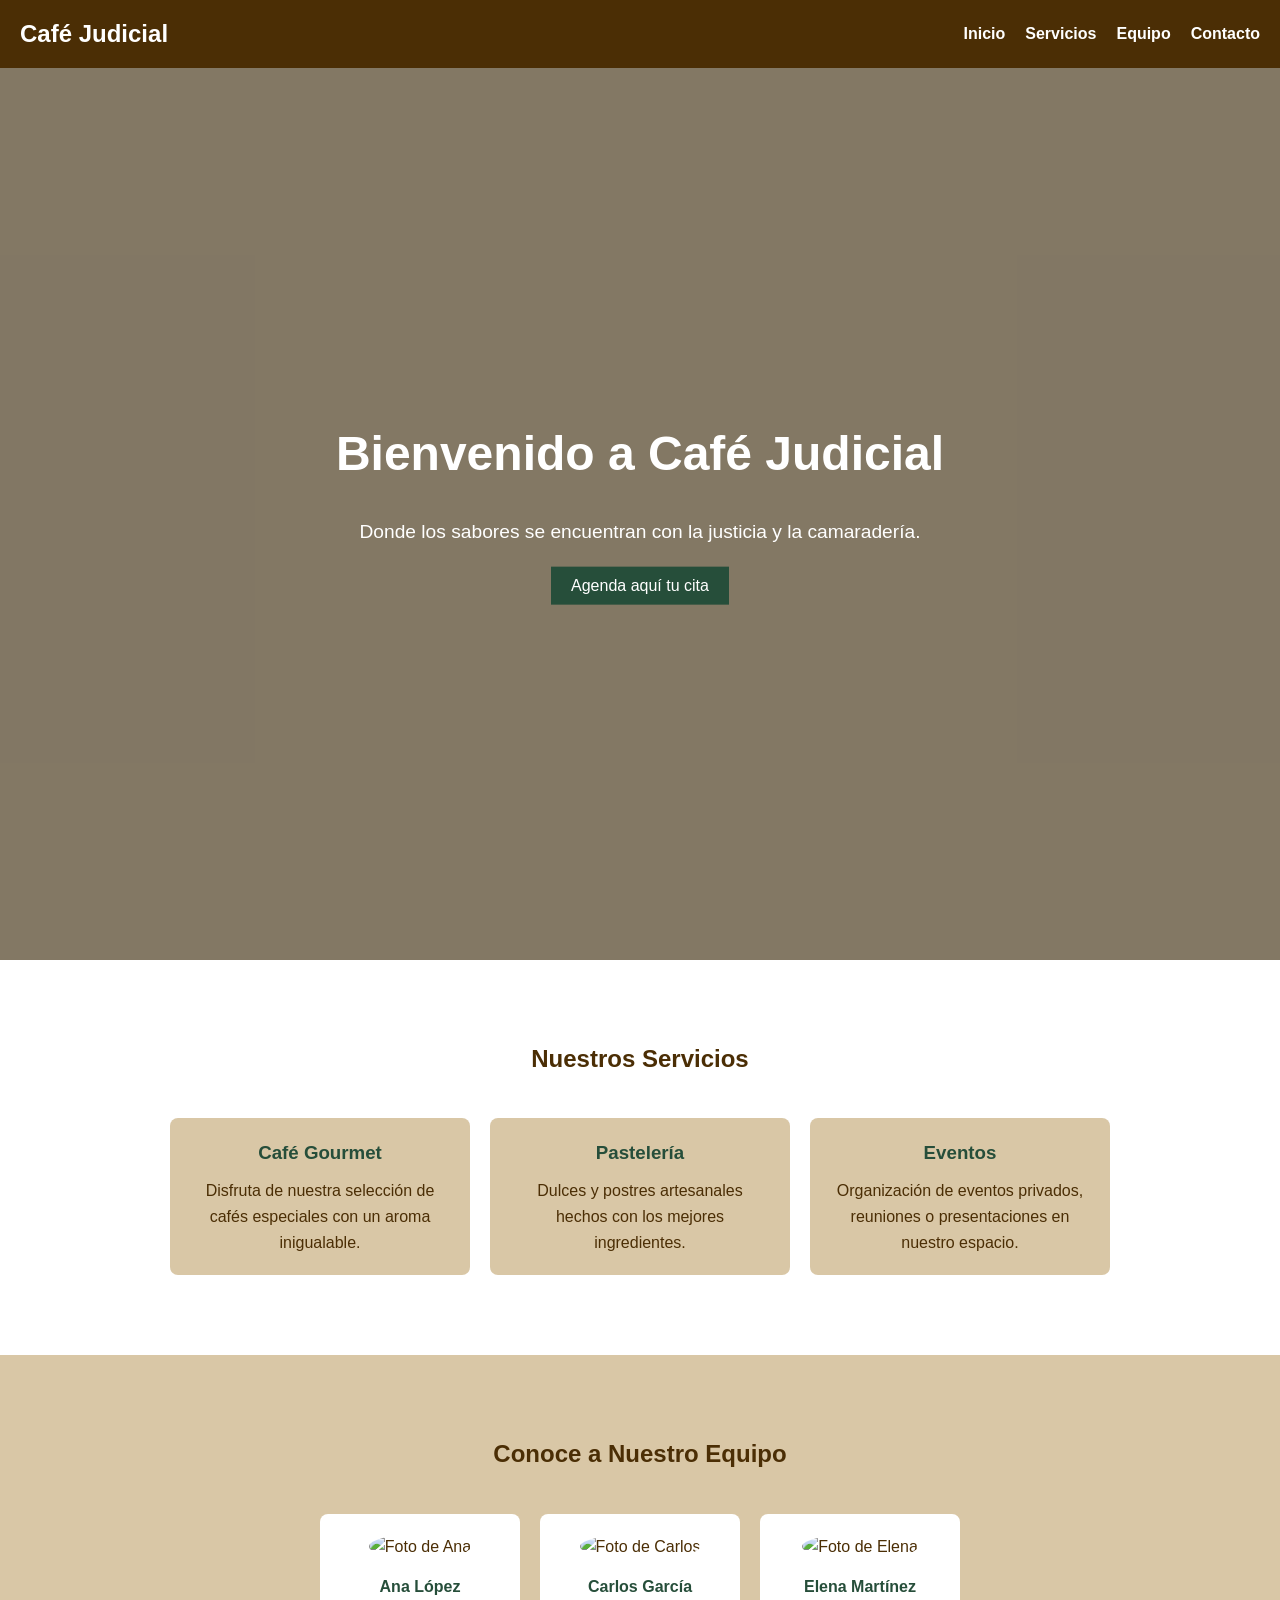
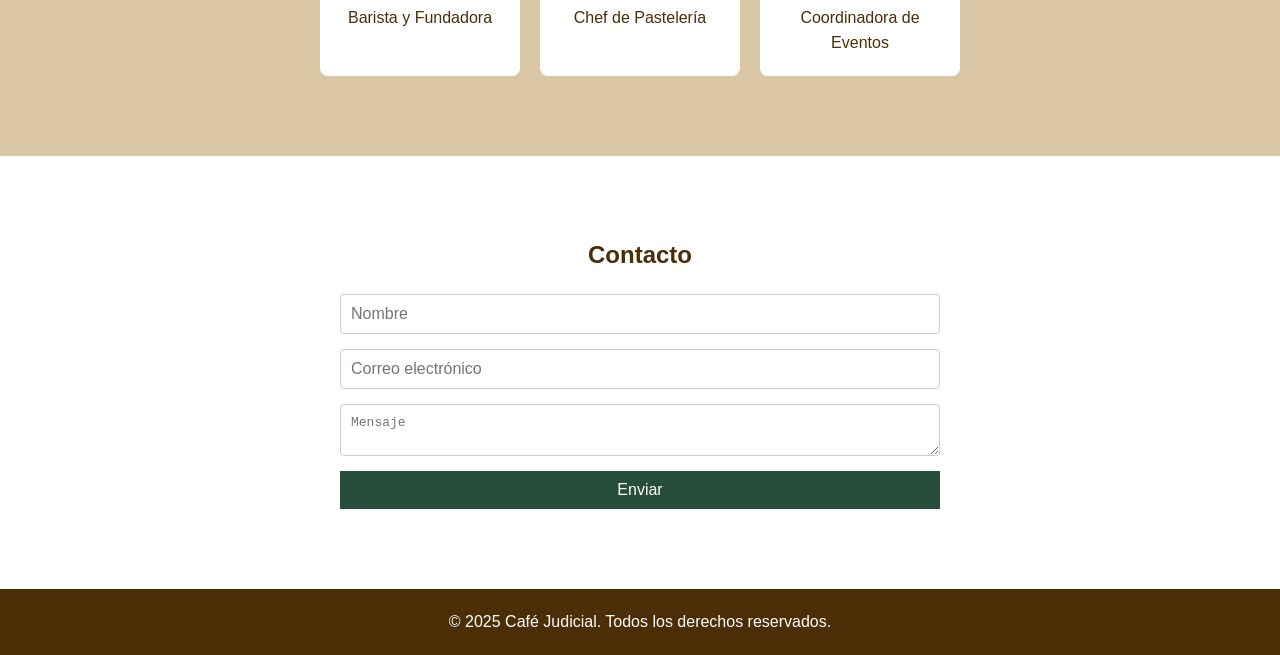
==== commit d6cdaf1f: "Update index.html" ====
--- a/index.html
+++ b/index.html
@@ -26,7 +26,7 @@
         <div class="contenido">
             <h1>Bienvenido a Café Judicial</h1>
             <p>Donde los sabores se encuentran con la justicia y la camaradería.</p>
-            <button>Conócenos</button>
+            <button id="btn-agendar">Agenda aquí tu cita</button>
         </div>
     </section>
 
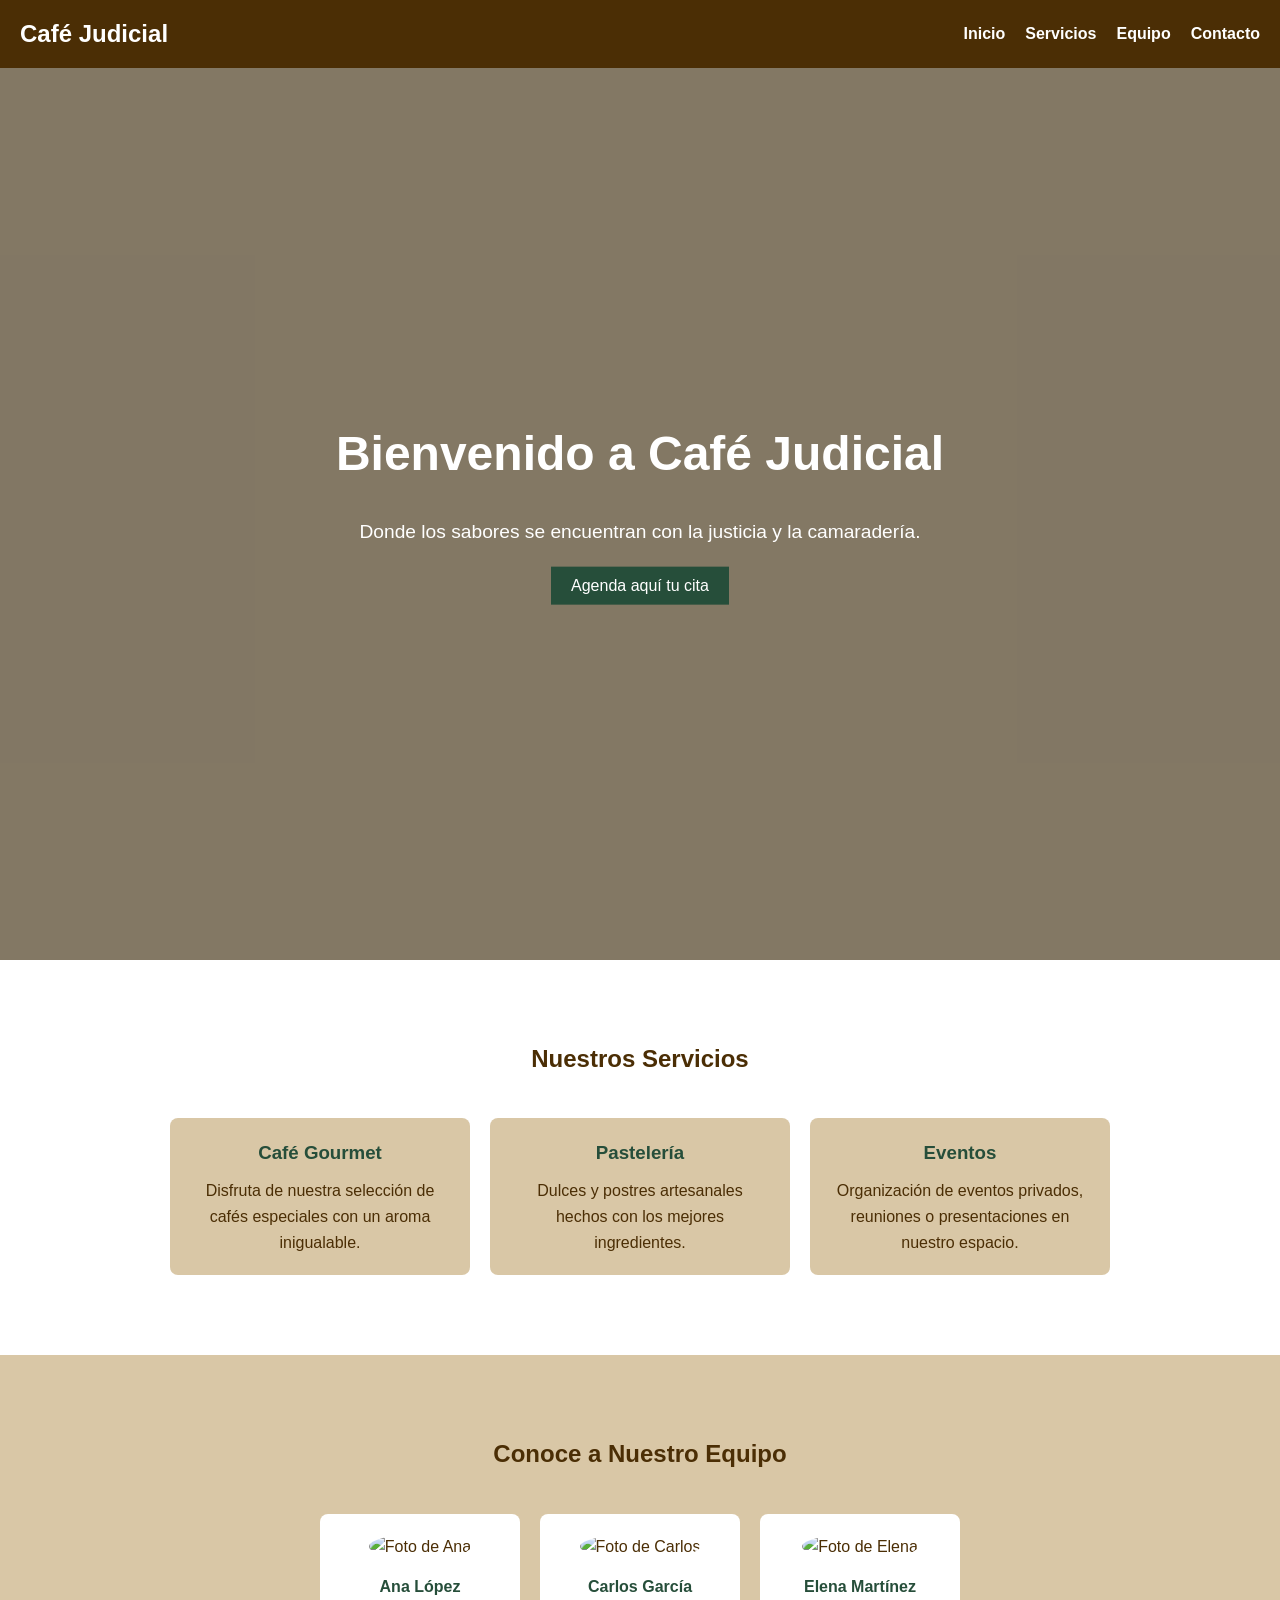
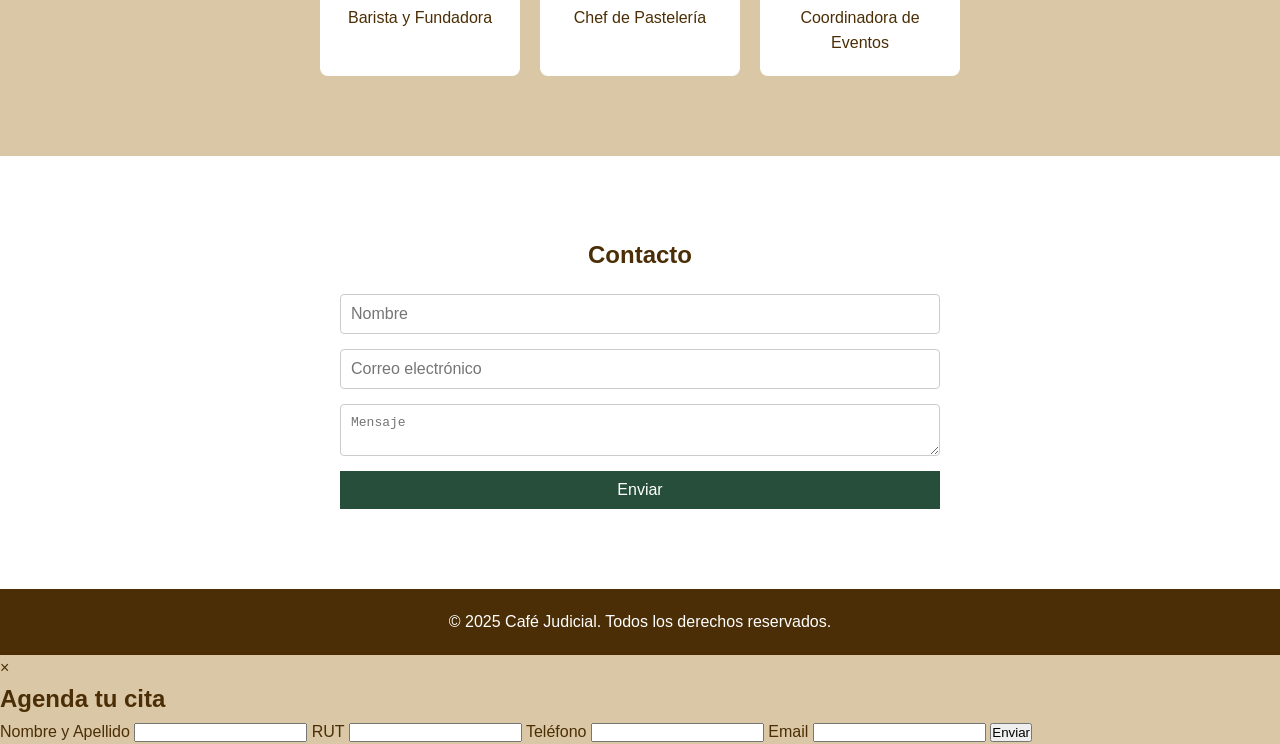
==== commit d2b8e236: "Add appointment scheduling modal to index.html Added a modal for scheduling appointments with a form" ====
--- a/index.html
+++ b/index.html
@@ -89,5 +89,28 @@
 
     <!-- Vincula el archivo JavaScript -->
     <script src="js/main.js"></script>
+    <!-- Modal de Agenda -->
+<div id="modal-agenda" class="modal">
+    <div class="modal-content">
+        <span class="close-modal">&times;</span>
+        <h2>Agenda tu cita</h2>
+        <form class="form-agenda">
+            <label>Nombre y Apellido</label>
+            <input type="text" required>
+
+            <label>RUT</label>
+            <input type="text" required>
+
+            <label>Teléfono</label>
+            <input type="tel" required>
+
+            <label>Email</label>
+            <input type="email" required>
+
+            <button type="submit" class="btn-modal">Enviar</button>
+        </form>
+    </div>
+</div>
+
 </body>
 </html>
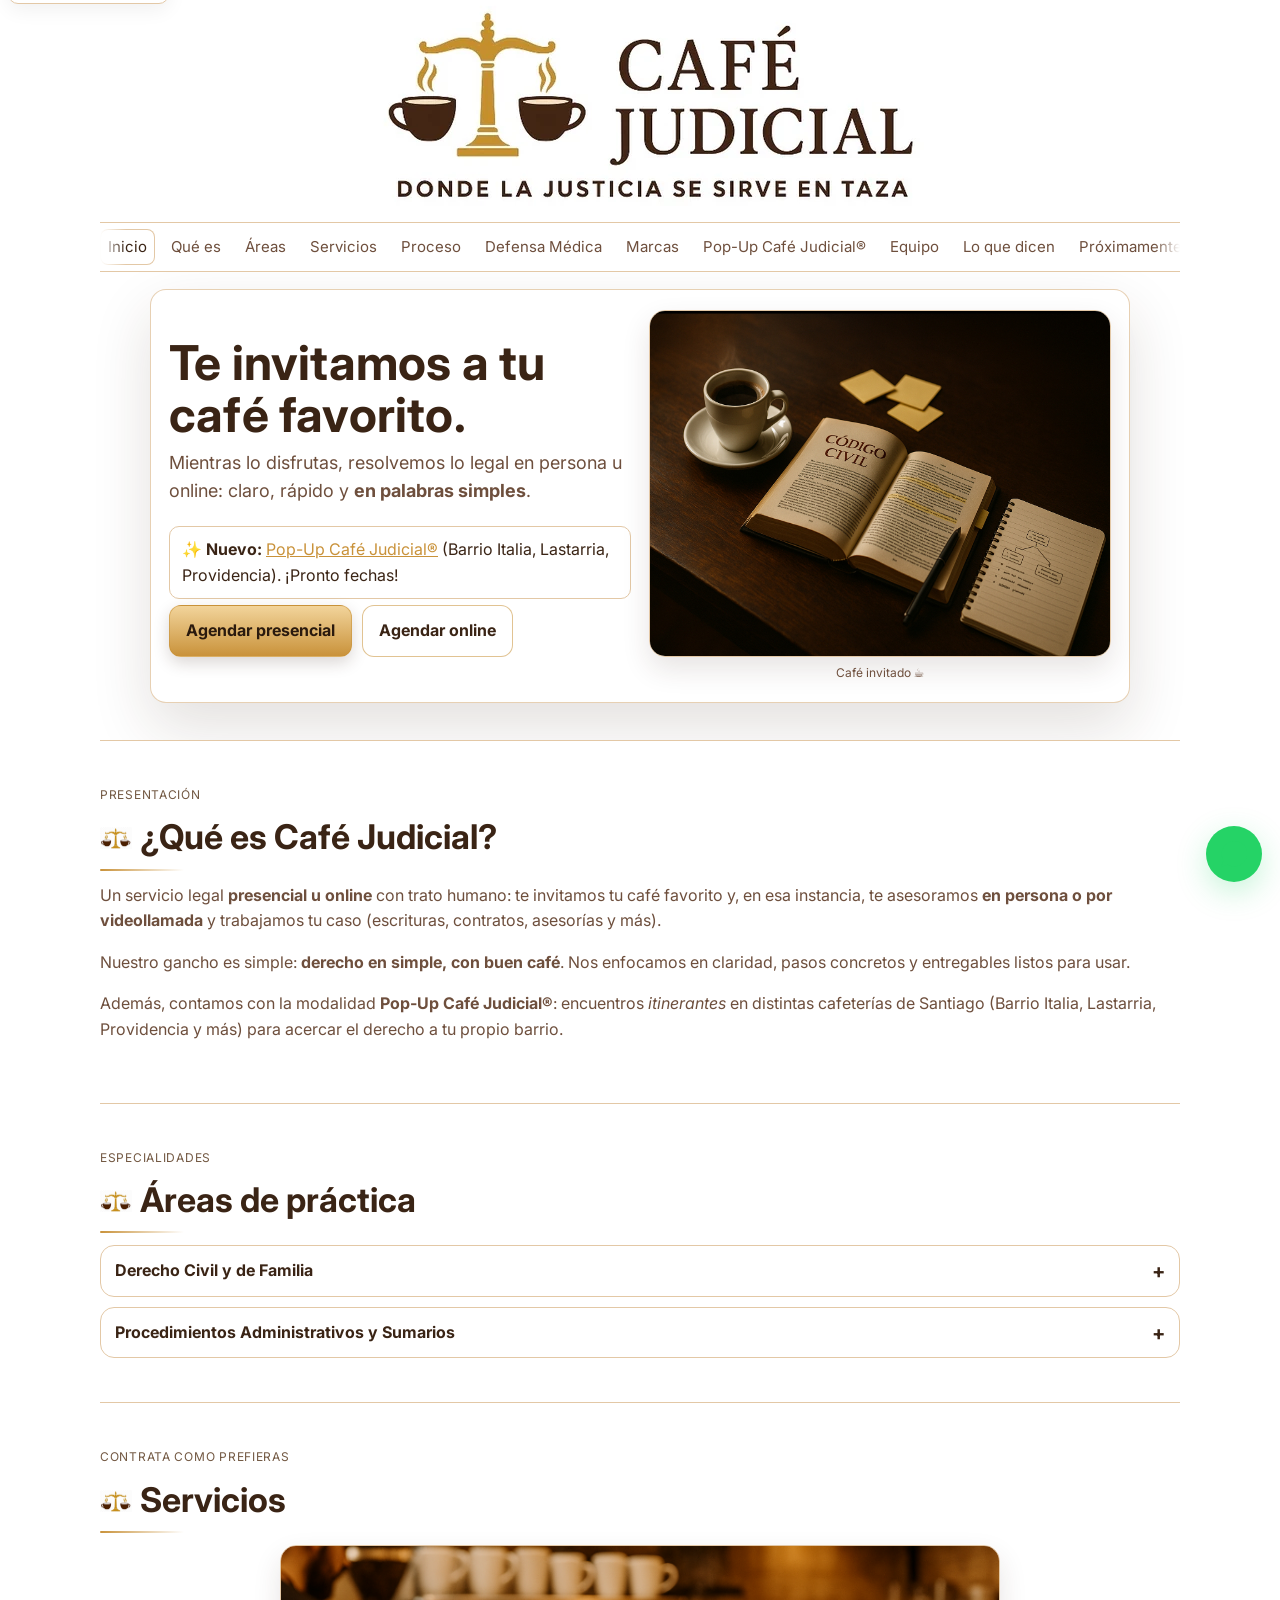
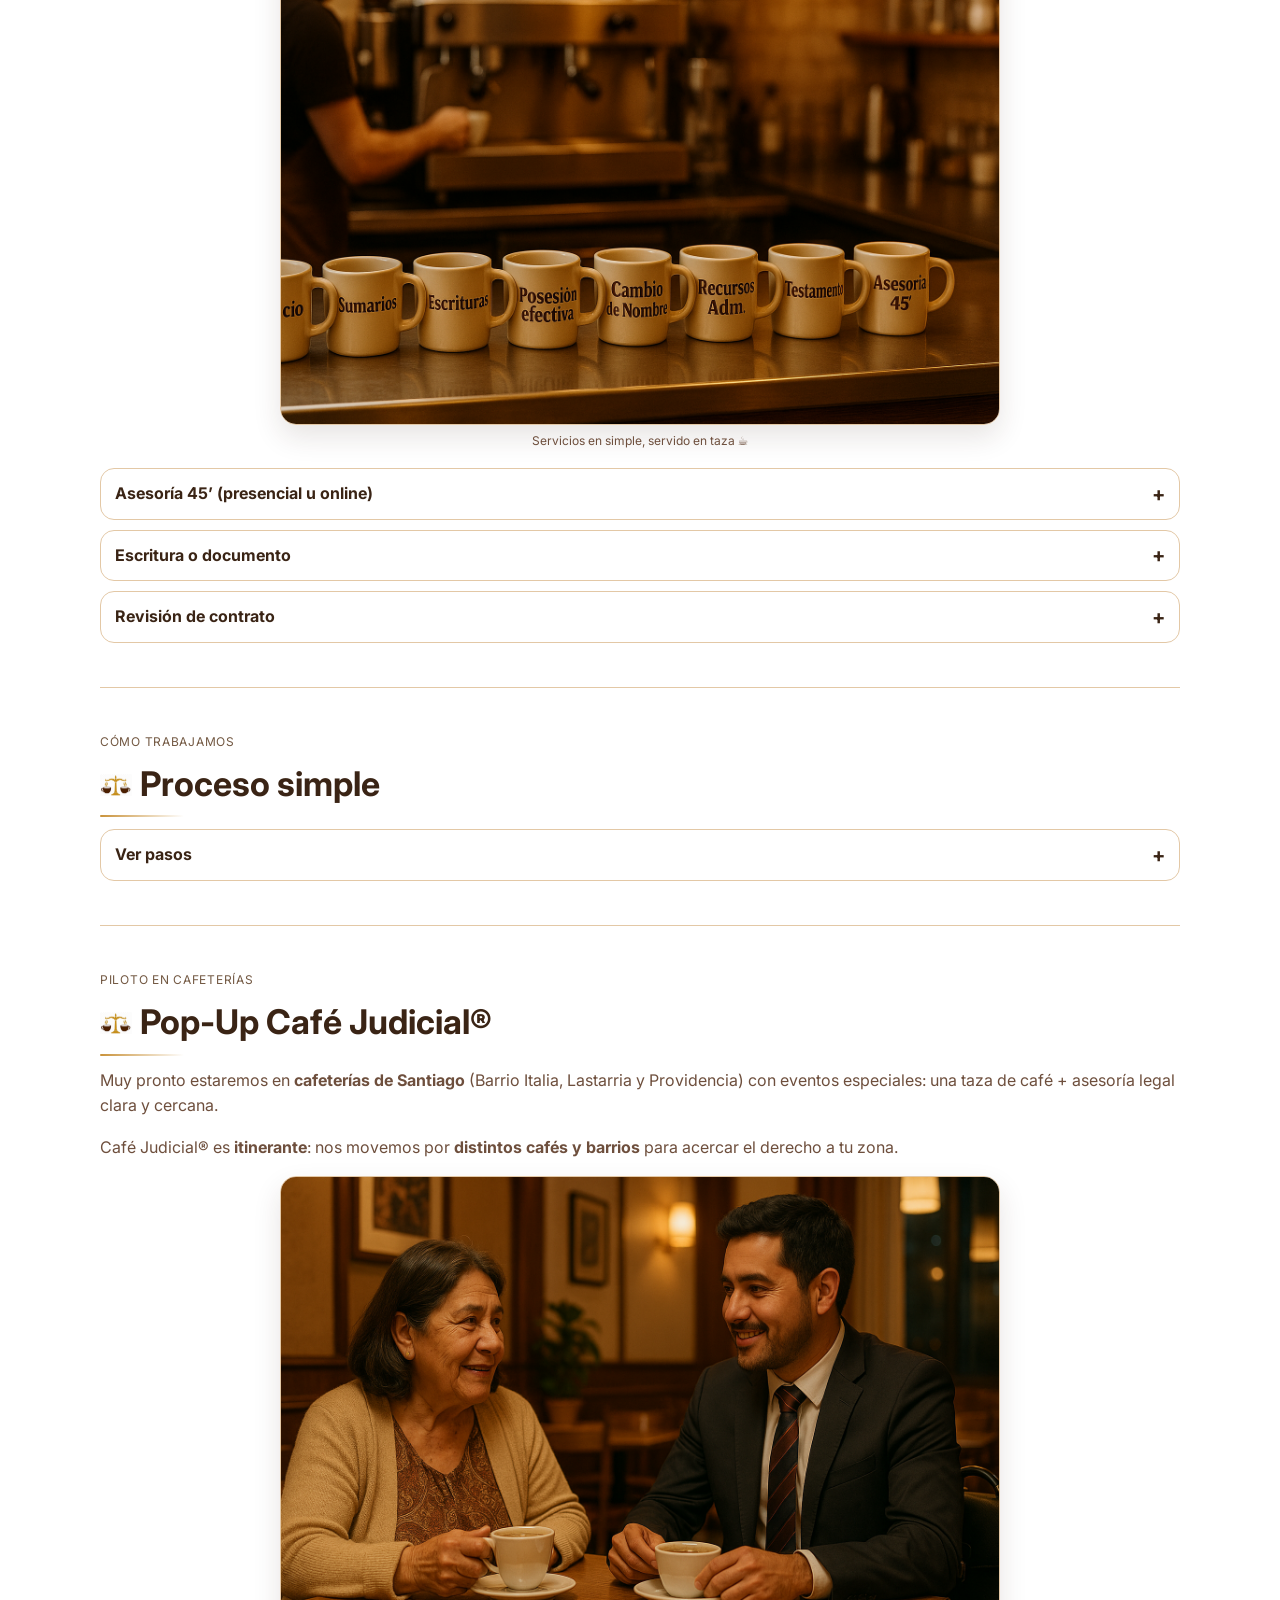
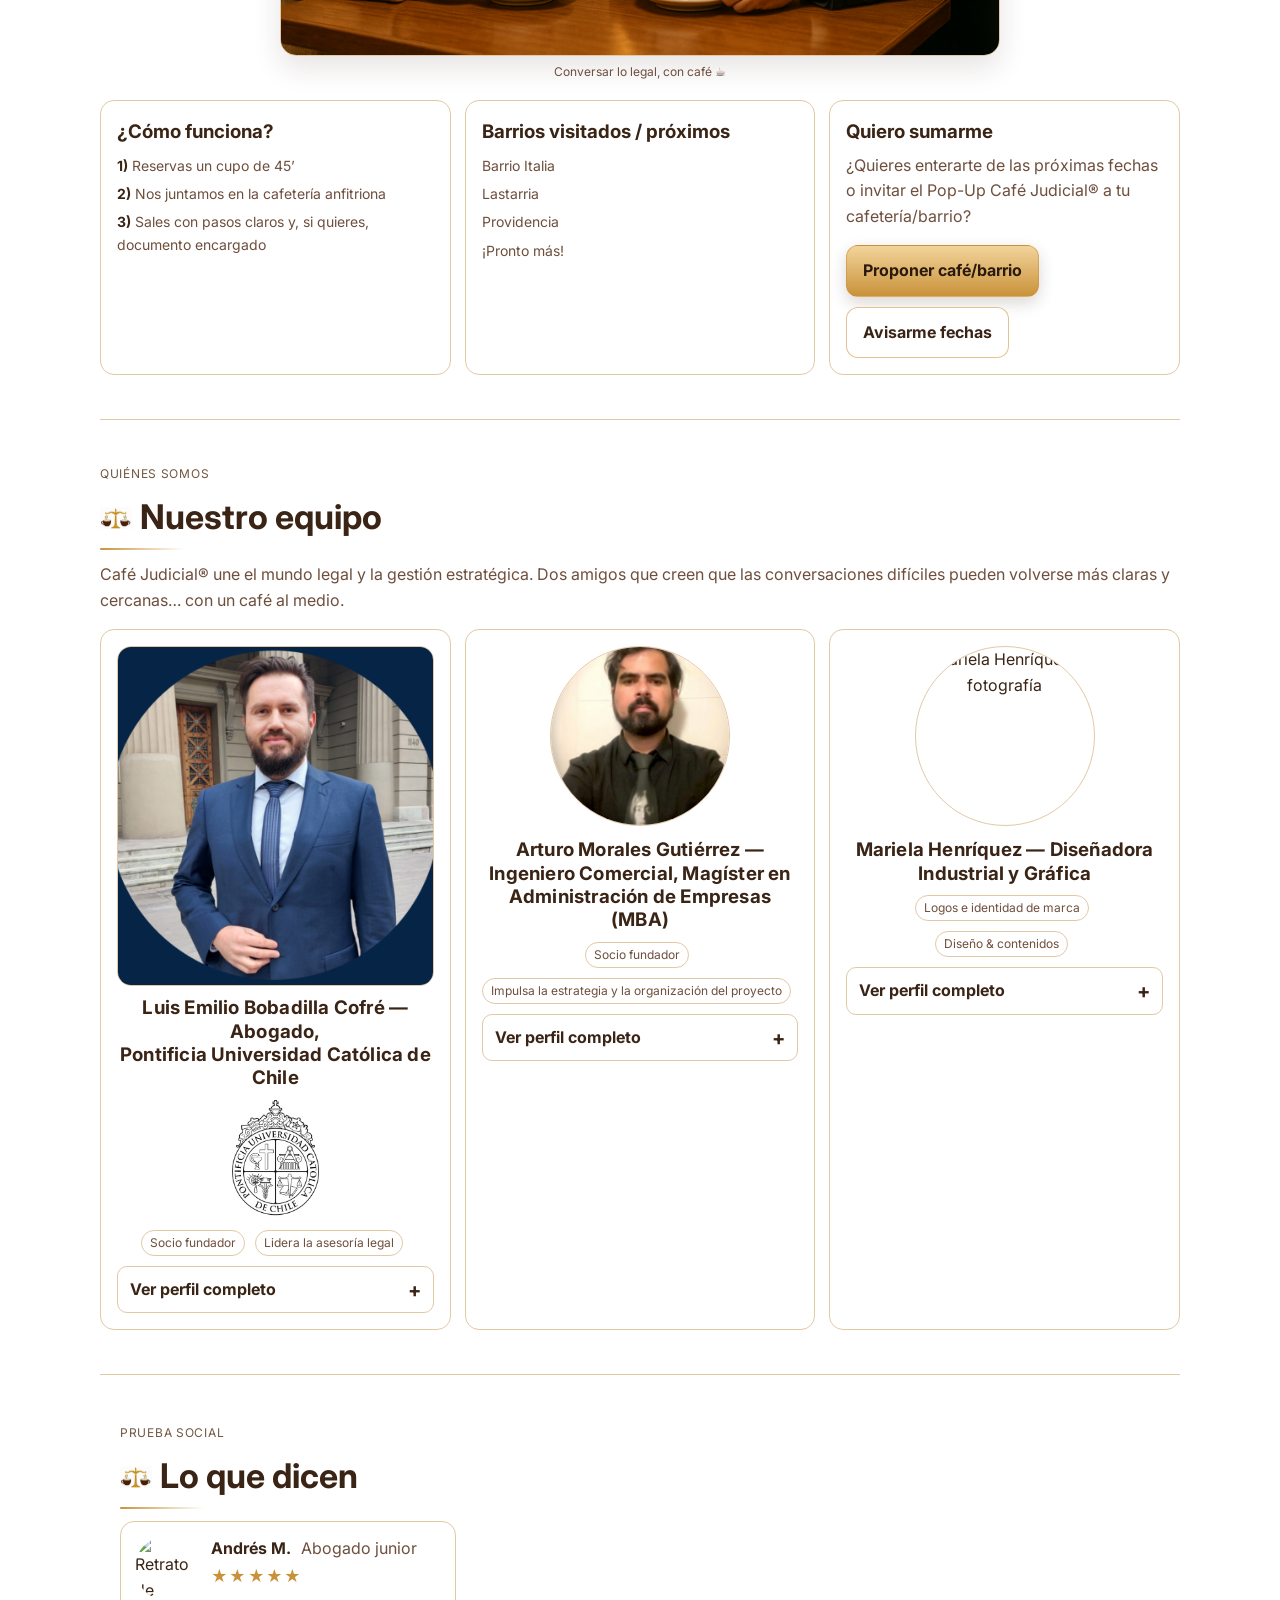
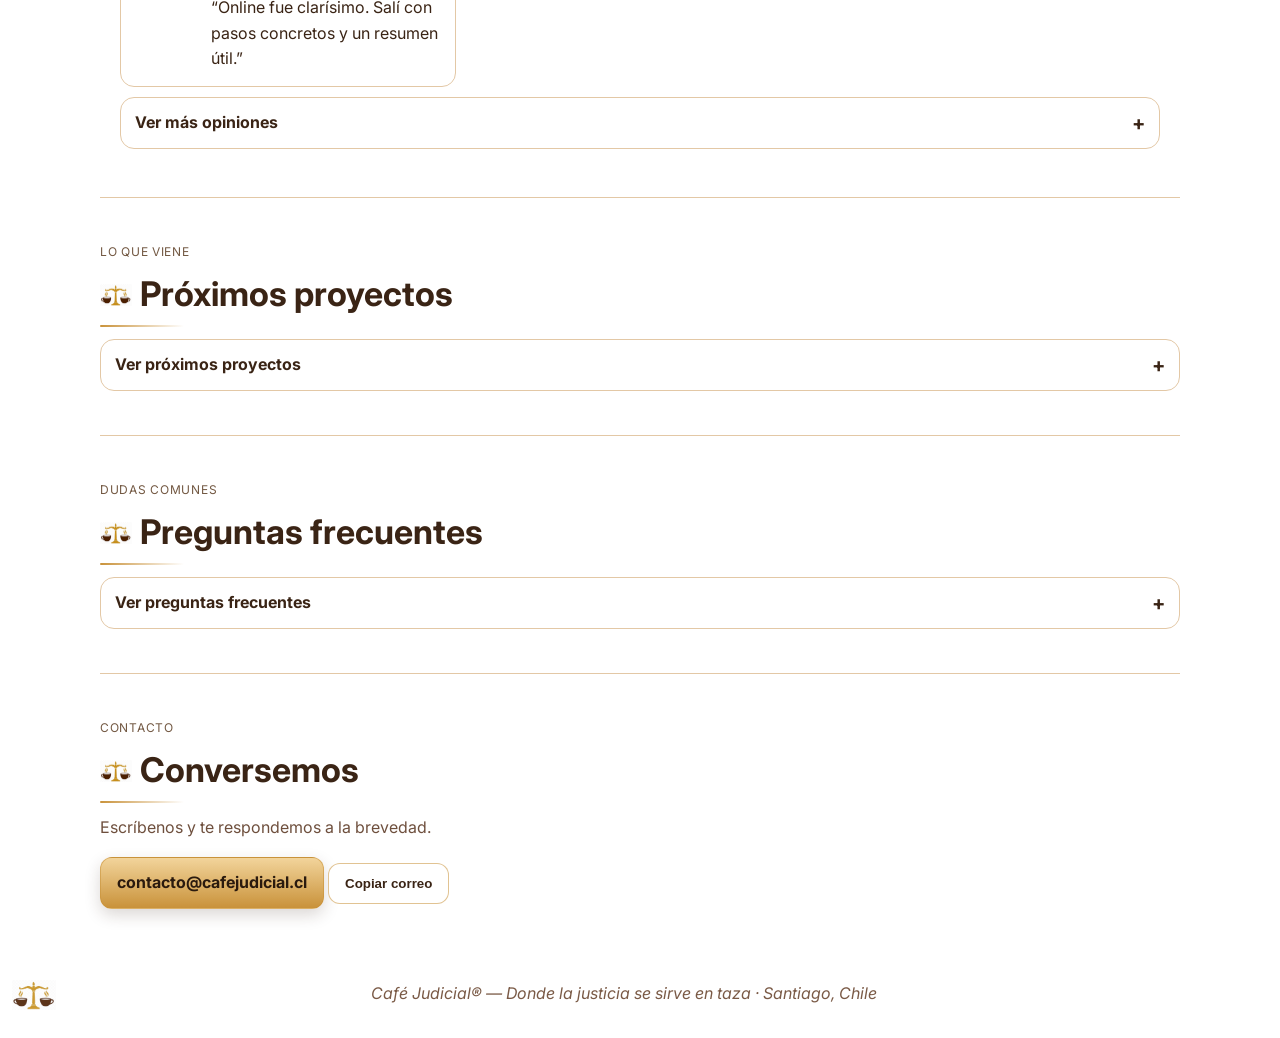
==== commit 869098cc: "Update print statement from 'Hello' to 'Goodbye'" ====
--- a/index.html
+++ b/index.html
@@ -1,116 +1,876 @@
 <!DOCTYPE html>
-<html lang="es">
+<html lang="es-CL">
 <head>
-    <meta charset="UTF-8">
-    <meta name="viewport" content="width=device-width, initial-scale=1.0">
-    <title>Café Judicial</title>
-    <!-- Vincula el archivo CSS principal -->
-    <link rel="stylesheet" href="css/style.css">
+  <meta charset="UTF-8" />
+  <meta name="viewport" content="width=device-width, initial-scale=1" />
+  <title>Café Judicial® – Donde la justicia se sirve en taza</title>
+
+  <link rel="canonical" href="https://arturuou.github.io/CafeJudicial/" />
+  <meta name="robots" content="index,follow" />
+
+  <meta name="description" content="Te invitamos a tu café favorito. Mientras lo disfrutas, resolvemos lo legal en persona u online: claro, rápido y en palabras simples. Asesoría y documentos en simple." />
+  <meta property="og:title" content="Café Judicial® – Donde la justicia se sirve en taza" />
+  <meta property="og:description" content="Te invitamos a tu café favorito. Mientras lo disfrutas, resolvemos lo legal en persona u online: claro, rápido y en palabras simples." />
+  <meta property="og:image" content="https://arturuou.github.io/CafeJudicial/og-cafe-judicial-1200x630.jpg" />
+  <meta property="og:image:width" content="1200" />
+  <meta property="og:image:height" content="630" />
+  <meta property="og:type" content="website" />
+  <meta property="og:site_name" content="Café Judicial®" />
+  <meta property="og:locale" content="es_CL" />
+  <meta name="twitter:card" content="summary_large_image" />
+
+  <link rel="icon" type="image/png" sizes="256x256" href="logo-symbol-256.png" />
+  <link rel="apple-touch-icon" sizes="180x180" href="logo-symbol-256.png" />
+
+  <meta name="theme-color" content="#FFFFFF">
+  <meta name="color-scheme" content="light">
+  <meta name="supported-color-schemes" content="light">
+
+  <link rel="preload" as="image" href="logo-hero-640.webp" />
+  
+  <link rel="preconnect" href="https://fonts.googleapis.com">
+  <link rel="preconnect" href="https://fonts.gstatic.com" crossorigin>
+  <link href="https://fonts.googleapis.com/css2?family=Inter:wght@400;600;700&display=swap" rel="stylesheet">
+
+  <style>
+    :root{
+      --bg:#FFFFFF; --panel:#FFFFFF; --card:#FFFFFF;
+      --ink:#3A2415; --muted:#6E4F3D; --line:#E3C8A6;
+      --accent:#C9923A; --accent-ink:#2A1A0E; --accent-soft:#F2D49B;
+      --headerH: 300px;
+      --logo-max-width: 880px;
+      --focus: 2px solid #2A1A0E;
+      --fadeW: 26px; /* ancho del fade lateral del menú */
+    }
+
+    *{box-sizing:border-box;margin:0;padding:0}
+    img{max-width:100%;display:block;height:auto}
+    html{
+      scroll-behavior:smooth;
+      color-scheme: light !important;
+      scroll-padding-top: calc(var(--headerH) + 12px);
+    }
+    :target{scroll-margin-top: calc(var(--headerH) + 12px)}
+
+    body{
+      color:var(--ink);
+      /* Fuente base Sans Serif (Inter) */
+      font-family:Inter,system-ui,-apple-system,Segoe UI,Roboto,Arial,sans-serif;
+      line-height:1.6; background:#FFFFFF;
+    }
+    a{color:var(--accent)}
+    .wrap{max-width:1120px;margin:0 auto;padding:0 20px}
+
+    /* ===== Accesibilidad ===== */
+    .skip-link{
+      position:absolute; left:8px; top:-40px; z-index:9999;
+      background:#fff; border:1px solid var(--line); padding:8px 10px; border-radius:10px;
+      transition: top .15s ease; box-shadow:0 6px 20px rgba(0,0,0,.06);
+    }
+    .skip-link:focus{ top:8px; outline: var(--focus) }
+    :focus-visible{ outline: var(--focus); outline-offset: 2px }
+
+    /* ===== HEADER: logo + menú (fijos) ===== */
+    header.site{
+      position:sticky; top:0; z-index:10; background:#FFFFFF;
+      backdrop-filter:saturate(120%) blur(8px);
+    }
+    .header-stack{
+      display:flex; flex-direction:column; align-items:center;
+      gap:0; padding-top:2px; padding-bottom:0;
+    }
+
+    /* Contenedor del logo */
+    .brand-wrap{
+      width:100%;
+      display:flex;
+      justify-content:center;
+      align-items:center;
+      padding:0;
+      overflow:hidden;
+      height:180px;
+    }
+    @media (min-width:600px){ .brand-wrap{ height:200px } }
+    @media (min-width:1024px){ .brand-wrap{ height:220px } }
+
+    /* Imagen del logo (centrado, sin recortes agresivos) */
+    .brand-lockup{
+      height:100%;
+      max-width:min(var(--logo-max-width), 95vw);
+      object-fit:contain;
+      margin-inline:auto;
+      clip-path:none;
+      image-rendering:auto;
+    }
+
+    /* Menú */
+    .top-nav{
+      width:100%;
+      border-top:1px solid var(--line);
+      border-bottom:1px solid var(--line);
+      background:#FFFFFF;
+    }
+    .top-nav .wrap{ padding-left:8px; padding-right:8px; }
+    .top-nav .links{
+      position:relative;
+      display:flex; align-items:center; justify-content:flex-start;
+      gap:8px; padding:6px 8px;
+      flex-wrap:nowrap; overflow-x:auto; -webkit-overflow-scrolling:touch;
+      scrollbar-width:none; scroll-snap-type:x proximity;
+      -webkit-mask-image: linear-gradient(to right, transparent, black var(--fadeW), black calc(100% - var(--fadeW)), transparent);
+              mask-image: linear-gradient(to right, transparent, black var(--fadeW), black calc(100% - var(--fadeW)), transparent);
+    }
+    .top-nav .links::-webkit-scrollbar{ display:none }
+    .top-nav .links a{
+      color:var(--muted); text-decoration:none;
+      font-size:clamp(13px, 2.9vw, 15px);
+      padding:6px 8px; border-radius:8px; white-space:nowrap;
+      scroll-snap-align:start;
+    }
+    .top-nav .links a:hover{ background:#fff7ec }
+    .top-nav .links a[aria-current="true"]{
+      color:var(--ink); box-shadow:0 0 0 1px var(--line) inset;
+    }
+
+    /* ===== Equipo: tipografías y subtítulos ===== */
+    #equipo h3{
+      /* CAMBIO: Tipografía Sans Serif heredada */
+      font-family: inherit;
+      font-weight:700;
+      line-height:1.25;
+      letter-spacing:.2px;
+      margin-bottom:6px;
+    }
+    #equipo h4.discreet{
+      font-family:Inter,system-ui,-apple-system,Segoe UI,Roboto,Arial,sans-serif;
+      font-weight:700;        /* negrita */
+      text-transform:none;   /* sin MAYÚSCULAS forzadas */
+      letter-spacing:0;
+      font-size:14px;         /* 13px si los quieres más discretos */
+      color:#3A2415;
+      margin:8px 0 4px;
+    }
+
+    /* ===== HERO ===== */
+    .hero{
+      position:relative;
+      min-height:52vh;
+      display:grid; place-items:center; text-align:left; overflow:hidden;
+      padding:4px 0 24px;
+    }
+    .hero .inner{
+      position:relative; z-index:1; max-width:980px; padding:20px 18px;
+      background:#FFFFFF; border:1px solid rgba(227,200,166,.85);
+      border-radius:16px; box-shadow:0 24px 60px rgba(58,36,21,.14);
+      display:grid; gap:18px;
+    }
+    @media (min-width:900px){
+      .hero .inner{grid-template-columns:1fr 1fr; align-items:center}
+    }
+
+    .headline > h1{
+      /* CAMBIO: Tipografía Sans Serif heredada */
+      font-family: inherit;
+      font-weight:700;
+      font-size:clamp(28px,4.2vw,48px);
+      line-height:1.08; margin:2px 0 8px;
+      letter-spacing:.2px;
+    }
+    .sub{font-size:clamp(15px,2.2vw,18px);color:var(--muted);margin-bottom:14px}
+    .cta-row{display:flex;gap:10px;flex-wrap:wrap}
+    .cta{
+      display:inline-flex;gap:10px;align-items:center;justify-content:center;
+      background:linear-gradient(180deg,var(--accent-soft),var(--accent));
+      color:var(--accent-ink);font-weight:700;text-decoration:none;
+      padding:12px 16px;border-radius:12px;border:1px solid rgba(201,146,58,.55);
+      box-shadow:0 6px 16px rgba(58,36,21,.18);transition:.18s ease
+    }
+    .cta:hover{transform:translateY(-1px);filter:brightness(1.03)}
+    .cta.ghost{background:#FFF;color:var(--ink);box-shadow:none}
+
+    /* Cinta aviso en HERO */
+    .hero-note{
+      background:#FFF;border:1px solid var(--line);border-radius:10px;
+      padding:10px 12px;margin-top:6px;display:inline-block
+    }
+
+    /* Foto secundaria */
+    .photo-chip{justify-self:center}
+    .photo-chip img{
+      width:min(100%, 720px); height:auto;
+      border-radius:16px;border:1px solid var(--line);
+      box-shadow:0 12px 28px rgba(58,36,21,.12);
+      margin:0 auto; aspect-ratio:4/3;
+    }
+    .photo-chip figcaption{font-size:12px;color:var(--muted);text-align:center;margin-top:6px}
+
+    /* SECCIONES */
+    main section{padding:44px 0;border-top:1px solid var(--line)}
+    h2{
+      /* CAMBIO: Tipografía Sans Serif heredada */
+      font-family: inherit;
+      font-weight:700;
+      font-size:clamp(24px,3.6vw,34px);margin:0 0 12px;position:relative;padding-bottom:6px;
+      display:flex;align-items:center;gap:.5rem;
+    }
+    h2::after{
+      content:"";position:absolute;left:0;bottom:0;width:84px;height:2px;border-radius:2px;
+      background:linear-gradient(90deg,var(--accent),rgba(201,146,58,0))
+    }
+    main h2::before{
+      content:"";width:32px;height:32px;flex:0 0 32px;
+      background:center/contain no-repeat url("logo-symbol-256.png");
+      transform:translateY(1px);
+    }
+
+    .lead{color:var(--muted);margin:0 0 16px}
+    .kicker{color:#5a3b21;letter-spacing:.06em;text-transform:uppercase;font-size:12px;margin-bottom:6px;opacity:.85}
+
+    /* Tarjetas */
+    .cards{display:grid;gap:14px}
+    @media (min-width:860px){ .cards{grid-template-columns:repeat(3,1fr)} }
+    .card{background:var(--card);border:1px solid var(--line);border-radius:14px;padding:16px}
+    .card h3{margin-bottom:6px}
+    .mini-list{list-style:none;padding-left:0;margin:8px 0 0;display:grid;gap:6px;font-size:14px;color:var(--muted)}
+    .mini-list li strong{color:var(--ink)}
+    .ul-bulleted{ list-style:disc; padding-left:1.2rem; margin:8px 0 0 }
+    .ul-bulleted li{ margin-bottom:8px }
+
+    /* EQUIPO extras */
+    .team-grid{display:grid;gap:16px}
+    @media (min-width:860px){ .team-grid{grid-template-columns:repeat(2,1fr)} }
+    .team-card{display:grid;grid-template-columns:96px 1fr;gap:14px;align-items:start;background:#FFF;border:1px solid var(--line);border-radius:14px;padding:14px}
+    .team-avatar{width:96px;height:96px;border-radius:50%;object-fit:cover;border:1px solid var(--line)}
+    .tag{display:inline-block;font-size:12px;line-height:1;padding:6px 8px;border:1px solid var(--line);border-radius:999px;color:var(--muted);margin-right:6px;margin-top:4px}
+
+    /* Testimonios */
+    .section-testimonials{padding:48px 0;border-top:1px solid var(--line);background:var(--panel)}
+    .ts-wrap{max-width:1120px;margin:0 auto;padding:0 20px}
+    .ts-grid{display:grid;gap:16px}
+    @media (min-width:860px){ .ts-grid{grid-template-columns:repeat(3,1fr)} }
+    .ts-card{
+      display:grid;grid-template-columns:64px 1fr;gap:12px;align-items:start;
+      background:#FFF;border:1px solid var(--line);border-radius:14px;padding:14px
+    }
+    .ts-avatar{width:64px;height:64px;border-radius:50%;object-fit:cover}
+    .ts-name{font-weight:700}
+    .ts-role{color:var(--muted);margin-left:.35rem}
+    .ts-stars{color:var(--accent);letter-spacing:.08em;margin:2px 0 6px}
+    .ts-card blockquote{margin:0;color:var(--ink)}
+
+    /* WhatsApp FAB */
+    .whatsapp-fab{
+      position:fixed; right:18px; bottom:18px; width:56px; height:56px;
+      border-radius:50%; background:#25D366; display:grid; place-items:center;
+      color:#fff; box-shadow:0 10px 30px rgba(37,211,102,.25);
+      z-index:1100; transition:transform .15s ease;
+    }
+    .whatsapp-fab:hover{ transform: translateY(-2px) }
+    .whatsapp-fab::after{
+      content:""; position:absolute; inset:-6px; border-radius:50%;
+      box-shadow:0 0 0 0 rgba(37,211,102,.22); animation:wa-pulse 2.2s infinite;
+    }
+
+    /* Footer */
+    footer{
+      padding:28px 96px 96px 64px;
+      text-align:center;color:#7a5a46;font-style:italic;position:relative;background:#FFFFFF;
+    }
+    @media (min-width:600px){ footer{ padding-bottom:32px } }
+    footer::before{
+      content:""; position:absolute; left:12px; top:50%; transform:translateY(-50%);
+      width:44px; height:44px; background:center/contain no-repeat url("logo-symbol-256.png"); opacity:.9;
+    }
+
+    @keyframes wa-pulse{
+      0%    { box-shadow: 0 0 0 0 rgba(37,211,102,.22); }
+      70%   { box-shadow: 0 0 0 12px rgba(37,211,102,0); }
+      100% { box-shadow: 0 0 0 0 rgba(37,211,102,0); }
+    }
+    @media (prefers-reduced-motion: reduce){
+      .whatsapp-fab::after{ animation: none; }
+      html{ scroll-behavior: auto; }
+    }
+
+    /* ===== Mejora equipo (Emilio más grande) ===== */
+    .avatar-xl{
+      width:min(92vw, 340px);
+      height:min(92vw, 340px);
+      border-radius:14px; object-fit:cover; border:1px solid var(--line);
+    }
+    .brand-uc{
+      height:120px; width:auto; opacity:.95;
+    }
+
+    /* ===== Acordeones / contenido colapsable ===== */
+    details.card{ background:var(--card); border:1px solid var(--line); border-radius:14px; padding:12px 14px }
+    details.card + details.card{ margin-top:10px }
+    details.card summary{ list-style:none; cursor:pointer; font-weight:700; display:flex; align-items:center; justify-content:space-between; gap:10px }
+    details.card summary::-webkit-details-marker{ display:none }
+    details.card summary::after{ content:"+"; font-size:20px; line-height:1; color:var(--ink) }
+    details.card[open] summary::after{ content:"–" }
+    details.card .content{ margin-top:10px }
+    /* details internos más livianos dentro de .card */
+    .card details.card{ border-radius:10px; padding:10px 12px }
+  </style>
 </head>
 <body>
-    <!-- Este archivo define la estructura principal del sitio Café Judicial (index.html) -->
-    <!-- Navegación principal -->
-    <nav>
-        <div class="logo">Café Judicial</div>
-        <div class="menu-toggle">&#9776;</div>
-        <ul class="menu">
-            <li><a href="#inicio">Inicio</a></li>
-            <li><a href="#servicios">Servicios</a></li>
-            <li><a href="#equipo">Equipo</a></li>
-            <li><a href="#contacto">Contacto</a></li>
-        </ul>
+
+  <a href="#que-es" class="skip-link">Saltar al contenido</a>
+
+  <header class="site">
+    <div class="wrap header-stack">
+      <div class="brand-wrap">
+        <picture>
+          <source srcset="logo-hero-640.webp" type="image/webp">
+          <img class="brand-lockup"
+               src="logo-nav-640.png"
+               alt="Café Judicial — logotipo completo"
+               width="640" height="300"
+               fetchpriority="high" decoding="async">
+        </picture>
+      </div>
+
+    <nav class="top-nav" aria-label="Secciones">
+      <div class="links wrap">
+        <a href="#top">Inicio</a>
+        <a href="#que-es">Qué es</a>
+        <a href="#areas">Áreas</a>
+        <a href="#servicios">Servicios</a>
+        <a href="#proceso">Proceso</a>
+        <a href="defensa-medica/">Defensa Médica</a>
+        <a href="marcas/">Marcas</a>
+        <a href="#popup">Pop-Up Café Judicial®</a>
+        <a href="#equipo">Equipo</a>
+        <a href="#testimonios">Lo que dicen</a>
+        <a href="#proximamente">Próximamente</a>
+        <a href="#faq">FAQ</a>
+        <a href="#contacto">Contacto</a>
+      </div>
     </nav>
-
-    <!-- Sección de inicio (Hero) -->
-    <section id="inicio">
-        <div class="contenido">
-            <h1>Bienvenido a Café Judicial</h1>
-            <p>Donde los sabores se encuentran con la justicia y la camaradería.</p>
-            <button id="btn-agendar">Agenda aquí tu cita</button>
-        </div>
-    </section>
-
-    <!-- Sección de Servicios -->
-    <section id="servicios">
-        <h2>Nuestros Servicios</h2>
-        <div class="servicio-contenedor">
-            <div class="servicio-item">
-                <h3>Café Gourmet</h3>
-                <p>Disfruta de nuestra selección de cafés especiales con un aroma inigualable.</p>
+    </div>
+  </header>
+
+  <section id="top" class="hero" aria-label="Portada">
+    <div class="inner wrap">
+      <div class="headline">
+        <h1>Te invitamos a tu café favorito.</h1>
+        <p class="sub">Mientras lo disfrutas, resolvemos lo legal en persona u online: claro, rápido y <strong>en palabras simples</strong>.</p>
+
+        <p class="hero-note">
+          ✨ <strong>Nuevo:</strong> <a href="#popup">Pop-Up Café Judicial®</a>
+          (Barrio Italia, Lastarria, Providencia). ¡Pronto fechas!
+        </p>
+
+        <div class="cta-row" style="margin-top:6px">
+          <a class="cta" href="https://forms.gle/TU_LINK_PRESENCIAL" target="_blank" rel="noopener">Agendar presencial</a>
+          <a class="cta ghost" href="https://forms.gle/TU_LINK_ONLINE" target="_blank" rel="noopener">Agendar online</a>
+        </div>
+      </div>
+
+      <figure class="photo-chip">
+        <img src="IMG_8339.jpeg" loading="lazy" alt="Asesoría legal en mesa de café, ambiente tranquilo" width="1200" height="900" sizes="(min-width:900px) 50vw, 100vw">
+        <figcaption>Café invitado ☕️</figcaption>
+      </figure>
+    </div>
+  </section>
+
+  <main class="wrap" role="main">
+    <section id="que-es" aria-labelledby="que-es-h">
+      <div class="kicker">Presentación</div>
+      <h2 id="que-es-h">¿Qué es Café Judicial?</h2>
+      <p class="lead">
+        Un servicio legal <strong>presencial u online</strong> con trato humano: te invitamos tu café favorito y, en esa instancia,
+        te asesoramos <strong>en persona o por videollamada</strong> y trabajamos tu caso (escrituras, contratos, asesorías y más).
+      </p>
+      <p class="lead">
+        Nuestro gancho es simple: <strong>derecho en simple, con buen café</strong>. Nos enfocamos en claridad, pasos concretos y
+        entregables listos para usar.
+      </p>
+      <p class="lead">
+        Además, contamos con la modalidad <strong>Pop-Up Café Judicial®</strong>: encuentros <em>itinerantes</em> en distintas
+        cafeterías de Santiago (Barrio Italia, Lastarria, Providencia y más) para acercar el derecho a tu propio barrio.
+      </p>
+    </section>
+
+    <section id="areas" aria-labelledby="areas-h">
+      <div class="kicker">Especialidades</div>
+      <h2 id="areas-h">Áreas de práctica</h2>
+
+      <details class="card">
+        <summary>Derecho Civil y de Familia</summary>
+        <div class="content">
+          <ul class="ul-bulleted">
+            <li><strong>Cambio de nombre y rectificación de partidas:</strong> Tramitación judicial/administrativa para modificar nombres o apellidos por uso, identidad o error registral; incluye revisión de antecedentes, presentación y gestión ante el Registro Civil.</li>
+            <li><strong>Posesión efectiva (testada e intestada):</strong> Gestión integral ante Registro Civil o tribunales, levantamiento de herederos, preparación de antecedentes y coordinación de inscripciones en Conservador de Bienes Raíces y otras entidades.</li>
+            <li><strong>Testamentos y asesoría sucesoria:</strong> Diagnóstico patrimonial y familiar; redacción y revisión de testamentos abiertos, cerrados o especiales; coordinación de firmas en notaría y orientación sobre modificaciones futuras.</li>
+            <li><strong>Partición de herencia y acuerdos entre herederos:</strong> Negociación extrajudicial o representación en juicio particional; formalización e inscripción de adjudicaciones.</li>
+            <li><strong>Contratos civiles:</strong> Redacción y/o revisión de compraventa, promesa, arriendo, comodato, prestación de servicios y otros; cláusulas de garantías, penalidades y acompañamiento en la firma.</li>
+          </ul>
+        </div>
+      </details>
+
+      <details class="card">
+        <summary>Procedimientos Administrativos y Sumarios</summary>
+        <div class="content">
+          <ul class="ul-bulleted">
+            <li><strong>Descargos y defensas en sumarios:</strong> Análisis de expediente, estrategia, asistencia a declaraciones, descargos y solicitud de diligencias, resguardando debido proceso y proporcionalidad.</li>
+            <li><strong>Recursos administrativos:</strong> Reposición, jerárquico o apelación según estatuto aplicable; fundamentos de hecho y derecho, acompañamiento probatorio y control de plazos.</li>
+            <li><strong>Contraloría General de la República:</strong> Reclamos y consultas de legalidad, informes en derecho y seguimiento hasta su resolución.</li>
+          </ul>
+        </div>
+      </details>
+    </section>
+
+    <section id="servicios" aria-labelledby="servicios-h">
+      <div class="kicker">Contrata como prefieras</div>
+      <h2 id="servicios-h">Servicios</h2>
+
+      <figure class="photo-chip" style="margin:12px 0 18px">
+        <img
+          src="C1DE53E0-7879-45E1-8128-E2D24925FB5C.png"
+          alt="Tazas en barra con nombres de servicios legales: Sumarios, Escrituras, Posesión efectiva, Cambio de Nombre, Recursos Administrativos, Testamento y Asesoría 45 minutos"
+          width="1536" height="1024"
+          loading="lazy" decoding="async"
+          style="aspect-ratio:3/2">
+        <figcaption style="text-align:center;color:#6E4F3D;font-size:12px;margin-top:6px">
+          Servicios en simple, servido en taza ☕️
+        </figcaption>
+      </figure>
+
+      <details class="card">
+        <summary>Asesoría 45’ (presencial u online)</summary>
+        <div class="content">
+          <p class="lead">Resolvemos dudas y definimos tu hoja de ruta. Incluye resumen por correo.</p>
+          <ul class="mini-list">
+            <li><strong>Presencial:</strong> te invitamos a un café ☕️</li>
+            <li><strong>Online:</strong> te acompañamos con tu café en casa</li>
+          </ul>
+          <p class="cta-row" style="margin-top:10px">
+            <a class="cta" href="https://forms.gle/TU_LINK_PRESENCIAL" target="_blank" rel="noopener">Agendar presencial</a>
+            <a class="cta ghost" href="https://forms.gle/TU_LINK_ONLINE" target="_blank" rel="noopener">Agendar online</a>
+          </p>
+        </div>
+      </details>
+
+      <details class="card">
+        <summary>Escritura o documento</summary>
+        <div class="content">
+          <p class="lead">Redacción a medida en lenguaje claro. Una iteración incluida para ajustar.</p>
+          <p><a class="cta" href="https://forms.gle/TU_LINK_DOCUMENTO" target="_blank" rel="noopener">Encargar documento</a></p>
+        </div>
+      </details>
+
+      <details class="card">
+        <summary>Revisión de contrato</summary>
+        <div class="content">
+          <p class="lead">Detectamos riesgos y mejoras. Entrega con comentarios y sugerencias.</p>
+          <p><a class="cta" href="https://forms.gle/TU_LINK_REVISION" target="_blank" rel="noopener">Solicitar revisión</a></p>
+        </div>
+      </details>
+    </section>
+
+    <section id="proceso" aria-labelledby="proceso-h">
+      <div class="kicker">Cómo trabajamos</div>
+      <h2 id="proceso-h">Proceso simple</h2>
+
+      <details class="card">
+        <summary>Ver pasos</summary>
+        <div class="content">
+          <div class="cards">
+            <article class="card"><h3>1) Consulta</h3><p class="lead">Conversemos tu caso (presencial u online) con un buen café.</p></article>
+            <article class="card"><h3>2) Evaluación</h3><p class="lead">Revisamos documentos y definimos riesgos.</p></article>
+            <article class="card"><h3>3) Estrategia</h3><p class="lead">Plan claro con tareas y entregables.</p></article>
+            <article class="card"><h3>4) Acción</h3><p class="lead">Redacción, presentación o gestión concreta.</p></article>
+          </div>
+        </div>
+      </details>
+    </section>
+
+    <section id="popup" aria-labelledby="popup-h">
+      <div class="kicker">Piloto en cafeterías</div>
+      <h2 id="popup-h">Pop-Up Café Judicial®</h2>
+      <p class="lead">Muy pronto estaremos en <strong>cafeterías de Santiago</strong> (Barrio Italia, Lastarria y Providencia) con eventos especiales:
+        una taza de café + asesoría legal clara y cercana.</p>
+      <p class="lead">Café Judicial® es <strong>itinerante</strong>: nos movemos por <strong>distintos cafés y barrios</strong> para acercar el derecho a tu zona.</p>
+
+      <figure class="photo-chip" style="margin:12px 0 18px">
+        <img
+          src="382DEC3F-81C2-4025-AC2D-7BAD023A54AD.png"
+          alt="Conversación cercana entre abogado y clienta, con café de por medio"
+          width="1536" height="1024"
+          loading="lazy" decoding="async"
+          style="aspect-ratio:3/2">
+        <figcaption style="text-align:center;color:#6E4F3D;font-size:12px;margin-top:6px">
+          Conversar lo legal, con café ☕️
+        </figcaption>
+      </figure>
+
+      <div class="cards">
+        <article class="card">
+          <h3>¿Cómo funciona?</h3>
+          <ul class="mini-list">
+            <li><strong>1)</strong> Reservas un cupo de 45’</li>
+            <li><strong>2)</strong> Nos juntamos en la cafetería anfitriona</li>
+            <li><strong>3)</strong> Sales con pasos claros y, si quieres, documento encargado</li>
+          </ul>
+        </article>
+
+        <article class="card">
+          <h3>Barrios visitados / próximos</h3>
+          <ul class="mini-list">
+            <li>Barrio Italia</li>
+            <li>Lastarria</li>
+            <li>Providencia</li>
+            <li>¡Pronto más!</li>
+          </ul>
+        </article>
+
+        <article class="card">
+          <h3>Quiero sumarme</h3>
+          <p class="lead">¿Quieres enterarte de las próximas fechas o invitar el Pop-Up Café Judicial® a tu cafetería/barrio?</p>
+          <p class="cta-row" style="margin-top:10px">
+            <a class="cta" href="https://wa.me/569XXXXXXXX?text=Quiero%20postular%20mi%20cafeter%C3%ADa%20o%20barrio%20para%20el%20Pop-Up%20Caf%C3%A9%20Judicial" target="_blank" rel="noopener">Proponer café/barrio</a>
+            <a class="cta ghost" href="https://forms.gle/TU_LINK_INTERES" target="_blank" rel="noopener">Avisarme fechas</a>
+          </p>
+        </article>
+      </div>
+    </section>
+
+    <section id="equipo" aria-labelledby="equipo-h">
+      <div class="kicker">Quiénes somos</div>
+      <h2 id="equipo-h">Nuestro equipo</h2>
+      <p class="lead">
+        Café Judicial® une el mundo legal y la gestión estratégica. Dos amigos que creen que las conversaciones
+        difíciles pueden volverse más claras y cercanas… con un café al medio.
+      </p>
+
+      <div class="cards">
+        <article class="card" style="text-align:center">
+          <img src="IMG_8542.jpeg" alt="Luis Emilio Bobadilla — fotografía" class="avatar-xl">
+          <div style="display:flex;align-items:center;justify-content:center;gap:10px;flex-wrap:wrap;margin:10px 0 6px">
+            <h3 style="margin:0;line-height:1.25">
+              Luis Emilio Bobadilla Cofré — Abogado,<br>Pontificia Universidad Católica de Chile
+            </h3>
+            <img src="IMG_8589.jpeg" alt="Logo Pontificia Universidad Católica de Chile" class="brand-uc">
+          </div>
+          <span class="tag">Socio fundador</span>
+          <span class="tag">Lidera la asesoría legal</span>
+
+          <details class="card" style="margin-top:10px">
+            <summary>Ver perfil completo</summary>
+            <div class="content">
+              <p class="lead" style="text-align:left">
+                Egresado y Licenciado en Derecho por la Pontificia Universidad Católica de Chile, una de las
+                universidades más prestigiosas del país. Con <strong>más de 15 años de trayectoria</strong> ha
+                ejercido en el ámbito <strong>penal, civil y de familia</strong>, combinando litigación,
+                redacción de documentos y acompañamiento cercano a personas y organizaciones.
+              </p>
+              <p class="lead" style="text-align:left">
+                En el sector público se desempeñó como <strong>fiscal adjunto</strong> en la
+                <strong>Fiscalía Metropolitana Sur</strong>, participando en miles de causas penales y
+                trabajando directamente con víctimas, jueces y equipos de investigación. Fue además abogado de la
+                <strong>Municipalidad de Macul</strong>, donde brindó asesoría a autoridades, vecinos y
+                comunidades en materias civiles, administrativas y comunitarias.
+              </p>
+              <p class="lead" style="text-align:left">
+                En el ámbito privado ha acompañado a <strong>emprendedores, pymes y familias</strong> en la
+                resolución de conflictos, en la <strong>redacción de contratos y escrituras</strong>, y en la
+                defensa de sus derechos en tribunales. También ha dictado <strong>capacitaciones</strong> a
+                profesionales sobre ética, derecho y gestión pública.
+              </p>
+              <p class="lead" style="font-weight:700">En Café Judicial® es el <strong>rostro principal de la asesoría legal</strong>: escucha, orienta y entrega soluciones claras.</p>
+              <p class="lead" style="font-style:italic">“El derecho no tiene por qué ser enredado: mi foco es que salgas con claridad y tranquilidad.”</p>
             </div>
-            <div class="servicio-item">
-                <h3>Pastelería</h3>
-                <p>Dulces y postres artesanales hechos con los mejores ingredientes.</p>
+          </details>
+        </article>
+
+        <article class="card" style="text-align:center">
+          <img src="IMG_8543.jpeg" alt="Arturo Morales — fotografía"
+               style="width:180px;height:180px;border-radius:50%;object-fit:cover;margin:0 auto 12px;display:block;border:1px solid var(--line);">
+          <h3 style="margin-bottom:6px">
+            Arturo Morales Gutiérrez — Ingeniero Comercial, Magíster en Administración de Empresas (MBA)
+          </h3>
+          <div style="display:flex;gap:6px;justify-content:center;flex-wrap:wrap;margin-bottom:4px">
+            <span class="tag">Socio fundador</span>
+            <span class="tag">Impulsa la estrategia y la organización del proyecto</span>
+          </div>
+
+          <details class="card" style="margin-top:10px; text-align:left">
+            <summary>Ver perfil completo</summary>
+            <div class="content">
+              <h4 class="discreet">Qué hace</h4>
+              <p class="lead">
+                Diseña y coordina los procesos operativos de Café Judicial® para que la experiencia sea accesible y ordenada:
+                agenda, pagos, documentación, control de calidad del servicio y métricas para la toma de decisiones.
+                También gestiona alianzas con cafeterías para el formato Pop-Up.
+              </p>
+
+              <h4 class="discreet">Sello</h4>
+              <p class="lead">Une gestión y trato humano; convierte trámites en experiencias simples, con rigurosidad operativa y comunicación clara.</p>
+
+              <h4 class="discreet">Trayectoria destacada</h4>
+              <p class="lead">
+                Jefe de Operaciones en un estudio de abogados (2021–presente). Experiencia previa en control de calidad y soporte gerencial,
+                y formación analítica (MBA y diplomado en modelamiento y análisis de datos).
+              </p>
+
+              <h4 class="discreet">Frase</h4>
+              <p class="lead" style="font-style:italic">“Me gusta convertir trámites en experiencias simples — como conversar con un café.”</p>
             </div>
-            <div class="servicio-item">
-                <h3>Eventos</h3>
-                <p>Organización de eventos privados, reuniones o presentaciones en nuestro espacio.</p>
+          </details>
+        </article>
+
+        <article class="card" style="text-align:center">
+          <img src="IMG_MARIELA.jpeg" alt="Mariela Henríquez — fotografía"
+               style="width:180px;height:180px;border-radius:50%;object-fit:cover;margin:0 auto 12px;display:block;border:1px solid var(--line);">
+          <h3 style="margin-bottom:6px">Mariela Henríquez — Diseñadora Industrial y Gráfica</h3>
+          <div style="display:flex;gap:6px;justify-content:center;flex-wrap:wrap;margin-bottom:4px">
+            <span class="tag">Logos e identidad de marca</span>
+            <span class="tag">Diseño &amp; contenidos</span>
+          </div>
+
+          <details class="card" style="margin-top:10px; text-align:left">
+            <summary>Ver perfil completo</summary>
+            <div class="content">
+              <h4 class="discreet">Qué hace</h4>
+              <p class="lead">
+                Diseña identidades de marca y logos (paleta, tipografías, sistema gráfico y usos).
+                Desarrolla brand kits y manuales de aplicación para un uso consistente online y offline.
+                Produce piezas para web, redes sociales y material impreso (presentaciones, fichas, plantillas, señalética).
+                Aplica legal design para que documentos y propuestas de los clientes sean claros y fáciles de leer.
+                Coordina producción con proveedores cuando se requieren impresos o soportes físicos.
+              </p>
+
+              <h4 class="discreet">Sello</h4>
+              <p class="lead">Convierte información compleja en piezas simples y elegantes, priorizando legibilidad y coherencia de marca.</p>
+
+              <h4 class="discreet">Trayectoria destacada</h4>
+              <p class="lead">Identidad y sistemas visuales, retail/visual merchandising y campañas de comunicación; gestión y calendario de contenidos para marcas y PYMES.</p>
+
+              <h4 class="discreet">Frase</h4>
+              <p class="lead" style="font-style:italic">“Mi trabajo es que todo se entienda de una mirada: claro, ordenado y con carácter.”</p>
             </div>
-        </div>
-    </section>
-
-    <!-- Sección del Equipo -->
-    <section id="equipo">
-        <h2>Conoce a Nuestro Equipo</h2>
-        <div class="equipo-contenedor">
-            <div class="miembro-equipo">
-                <img src="https://via.placeholder.com/150" alt="Foto de Ana">
-                <h4>Ana López</h4>
-                <p>Barista y Fundadora</p>
+          </details>
+        </article>
+      </div>
+    </section>
+    <section id="testimonios" class="section-testimonials" aria-labelledby="testimonios-h">
+      <div class="ts-wrap">
+        <div class="kicker">Prueba social</div>
+        <h2 id="testimonios-h">Lo que dicen</h2>
+
+        <div class="ts-grid" style="margin-bottom:10px">
+          <figure class="ts-card">
+            <img src="https://images.unsplash.com/photo-1527980965255-d3b416303d12?q=80&w=300&auto=format"
+                 loading="lazy" alt="Retrato de Andrés M., abogado junior"
+                 class="ts-avatar" width="64" height="64">
+            <figcaption>
+              <div><span class="ts-name">Andrés M.</span> <span class="ts-role">Abogado junior</span></div>
+              <div class="ts-stars" aria-label="5 de 5">★★★★★</div>
+              <blockquote>“Online fue clarísimo. Salí con pasos concretos y un resumen útil.”</blockquote>
+            </figcaption>
+          </figure>
+        </div>
+
+        <details class="card">
+          <summary>Ver más opiniones</summary>
+          <div class="content">
+            <div class="ts-grid">
+              <figure class="ts-card">
+                <img src="https://images.unsplash.com/photo-1544723795-3fb6469f5b39?q=80&w=300&auto=format"
+                     loading="lazy" alt="Retrato de Miguel V., emprendedor"
+                     class="ts-avatar" width="64" height="64">
+                <figcaption>
+                  <div><span class="ts-name">Miguel V.</span> <span class="ts-role">Emprendedor</span></div>
+                  <div class="ts-stars" aria-label="5 de 5">★★★★★</div>
+                  <blockquote>“Tomamos café en mi barrio y me entregaron el documento al día siguiente.”</blockquote>
+                </figcaption>
+              </figure>
+
+              <figure class="ts-card">
+                <img src="https://images.unsplash.com/photo-1544005313-94ddf0286df2?q=80&w=300&auto=format"
+                     loading="lazy" alt="Retrato de Paula R., dueña de PYME"
+                     class="ts-avatar" width="64" height="64">
+                <figcaption>
+                  <div><span class="ts-name">Paula R.</span> <span class="ts-role">Dueña de PYME</span></div>
+                  <div class="ts-stars" aria-label="5 de 5">★★★★★</div>
+                  <blockquote>“Revisaron mi contrato y me enviaron los cambios el mismo día. Sin vueltas.”</blockquote>
+                </figcaption>
+              </figure>
             </div>
-            <div class="miembro-equipo">
-                <img src="https://via.placeholder.com/150" alt="Foto de Carlos">
-                <h4>Carlos García</h4>
-                <p>Chef de Pastelería</p>
-            </div>
-            <div class="miembro-equipo">
-                <img src="https://via.placeholder.com/150" alt="Foto de Elena">
-                <h4>Elena Martínez</h4>
-                <p>Coordinadora de Eventos</p>
-            </div>
-        </div>
-    </section>
-
-    <!-- Sección de Contacto -->
-    <section id="contacto">
-        <h2>Contacto</h2>
-        <form class="form-contacto" action="#" method="post">
-            <input type="text" placeholder="Nombre" required>
-            <input type="email" placeholder="Correo electrónico" required>
-            <textarea placeholder="Mensaje" required></textarea>
-            <button type="submit">Enviar</button>
-        </form>
-    </section>
-
-    <!-- Footer -->
-    <footer>
-        <p>© 2025 Café Judicial. Todos los derechos reservados.</p>
-    </footer>
-
-    <!-- Vincula el archivo JavaScript -->
-    <script src="js/main.js"></script>
-    <!-- Modal de Agenda -->
-<div id="modal-agenda" class="modal">
-    <div class="modal-content">
-        <span class="close-modal">&times;</span>
-        <h2>Agenda tu cita</h2>
-        <form class="form-agenda">
-            <label>Nombre y Apellido</label>
-            <input type="text" required>
-
-            <label>RUT</label>
-            <input type="text" required>
-
-            <label>Teléfono</label>
-            <input type="tel" required>
-
-            <label>Email</label>
-            <input type="email" required>
-
-            <button type="submit" class="btn-modal">Enviar</button>
-        </form>
-    </div>
-</div>
+          </div>
+        </details>
+      </div>
+    </section>
+
+    <section id="proximamente" aria-labelledby="prox-h">
+      <div class="kicker">Lo que viene</div>
+      <h2 id="prox-h">Próximos proyectos</h2>
+
+      <details class="card">
+        <summary>Ver próximos proyectos</summary>
+        <div class="content">
+          <div class="cards">
+            <article class="card">
+              <h3>Pop-Up Café Judicial®</h3>
+              <p class="lead">Eventos en cafeterías: café + asesoría legal de 45’ en tu barrio.</p>
+              <p class="cta-row" style="margin-top:10px">
+                <a class="cta" href="#popup">Ver más</a>
+              </p>
+            </article>
+            <article class="card">
+              <h3>Cafetería física</h3>
+              <p class="lead">Un espacio para estudiar, reunirse y conversar con calma.</p>
+            </article>
+            <article class="card">
+              <h3>Moot court & tutorías</h3>
+              <p class="lead">Simulaciones de juicio y acompañamiento a estudiantes y equipos.</p>
+            </article>
+            <article class="card">
+              <h3>Comunidad & productos</h3>
+              <p class="lead">Charlas, merch con sello jurídico y FritHurra! (spray textil) — en preparación.</p>
+            </article>
+          </div>
+        </div>
+      </details>
+    </section>
+
+    <section id="faq" aria-labelledby="faq-h">
+      <div class="kicker">Dudas comunes</div>
+      <h2 id="faq-h">Preguntas frecuentes</h2>
+
+      <details class="card">
+        <summary>Ver preguntas frecuentes</summary>
+        <div class="content">
+          <div class="cards">
+            <article class="card"><h3>¿Qué significa “en palabras simples”?</h3><p class="lead">Te explicamos todo sin tecnicismos, con ejemplos y pasos accionables.</p></article>
+            <article class="card"><h3>¿Dónde atendemos?</h3><p class="lead">Santiago y online para todo Chile.</p></article>
+            <article class="card"><h3>¿Cómo agendo?</h3><p class="lead">Por WhatsApp o en los botones “Agendar”.</p></article>
+          </div>
+        </div>
+      </details>
+    </section>
+
+    <section id="contacto" class="center" aria-labelledby="cta-h">
+      <div class="kicker">Contacto</div>
+      <h2 id="cta-h">Conversemos</h2>
+      <p class="lead">Escríbenos y te respondemos a la brevedad.</p>
+      <p>
+        <a class="cta" href="mailto:contacto@cafejudicial.cl" id="mail-link">contacto@cafejudicial.cl</a>
+        <button class="cta ghost" id="copy-mail" type="button" aria-label="Copiar correo">Copiar correo</button>
+      </p>
+    </section>
+  </main>
+
+  <a class="whatsapp-fab"
+     href="https://wa.me/569XXXXXXXX?text=Hola%20Caf%C3%A9%20Judicial%2C%20quiero%20agendar%20asesor%C3%ADa%20(presencial%20u%20online)."
+     target="_blank" rel="noopener" aria-label="Abrir chat de WhatsApp">
+    <svg width="26" height="26" viewBox="0 0 32 32" aria-hidden="true" focusable="false">
+      <path fill="white" d="M19.11 17.64c-.27-.14-1.6-.78-1.85-.87-.25-.09-.43-.14-.62.14-.18.27-.71.87-.87 1.05-.16.18-.32.2-.6.07-.27-.14-1.17-.43-2.23-1.37-.82-.73-1.37-1.63-1.53-1.9-.16-.27-.02-.41.12-.55.12-.12.27-.32.41-.48.14-.16.18-.27.27-.46.09-.18.05-.34-.02-.48-.07-.14-.62-1.49-.85-2.04-.22-.53-.45-.46-.62-.46h-.53c-.18 0-.48 .07-.74 .34-.25 .27-.98 .96-.98 2.33 0 1.37 1 2.69 1.14 2.87 .14 .18 1.97 3 4.77 4.2 .67 .29 1.19 .46 1.6 .59 .67 .21 1.28 .18 1.76 .11 .54-.08 1.6-.65 1.83-1.27 .23-.62 .23-1.15 .16-1.27 -.07-.12-.25-.18-.52-.32z"/>
+      <path fill="#25D366" d="M27.6 4.4C24.7 1.5 20.9 0 17 0 8.1 0 .9 7.2 .9 16.1c0 2.8 .7 5.5 2.1 7.9L0 32l8.3 -2.7c2.4 1.3 5.1 2 7.8 2h.1c8.9 0 16.1 -7.2 16.1 -16.1 0 -3.9 -1.5 -7.7 -4.3 -10.8z"/>
+    </svg>
+  </a>
+
+  <footer role="contentinfo">
+    Café Judicial® — Donde la justicia se sirve en taza · Santiago, Chile
+  </footer>
+
+  <script type="application/ld+json">
+  {
+    "@context":"https://schema.org",
+    "@type":"LegalService",
+    "name":"Café Judicial",
+    "url":"https://arturuou.github.io/CafeJudicial/",
+    "image":"https://arturuou.github.io/CafeJudicial/og-cafe-judicial-1200x630.jpg",
+    "email":"contacto@cafejudicial.cl",
+    "areaServed":"CL",
+    "address":{
+      "@type":"PostalAddress",
+      "addressLocality":"Santiago",
+      "addressCountry":"CL"
+    }
+  }
+  </script>
+
+  <script type="application/ld+json">
+  {
+    "@context":"https://schema.org",
+    "@type":"FAQPage",
+    "mainEntity":[
+      {"@type":"Question","name":"¿Qué significa “en palabras simples”?",
+       "acceptedAnswer":{"@type":"Answer","text":"Explicamos todo sin tecnicismos, con ejemplos claros y pasos accionables."}},
+      {"@type":"Question","name":"¿Dónde atendemos?",
+       "acceptedAnswer":{"@type":"Answer","text":"Santiago y online para todo Chile."}},
+      {"@type":"Question","name":"¿Cómo agendo?",
+       "acceptedAnswer":{"@type":"Answer","text":"Por WhatsApp o en los botones “Agendar”."}}
+    ]
+  }
+  </script>
+
+  <script>
+    // Altura real del header
+    const headerEl = document.querySelector('header.site');
+    function setHeaderOffset(){
+      const h = headerEl.getBoundingClientRect().height || 300;
+      document.documentElement.style.setProperty('--headerH', h + 'px');
+    }
+    setHeaderOffset();
+    window.addEventListener('load', setHeaderOffset);
+    window.addEventListener('resize', setHeaderOffset, {passive:true});
+    window.addEventListener('orientationchange', ()=>setTimeout(setHeaderOffset, 250));
+
+    // Menú activo por intersección (solo enlaces con #)
+    const sections = [...document.querySelectorAll('main section, #top')];
+    const links = [...document.querySelectorAll('.top-nav .links a[href^="#"]')];
+    const map = Object.fromEntries(links.map(a => [a.getAttribute('href').replace('#','') || 'top', a]));
+    // estado inicial
+    links.forEach(l => l.setAttribute('aria-current','false'));
+    (map['top']||links[0])?.setAttribute('aria-current','true');
+
+    const io = new IntersectionObserver((entries)=>{
+      entries.forEach(e=>{
+        if(e.isIntersecting){
+          const id = e.target.id || 'top';
+          links.forEach(l => l.setAttribute('aria-current','false'));
+          (map[id]||map['top']).setAttribute('aria-current','true');
+        }
+      });
+    }, {rootMargin:'-40% 0px -55% 0px', threshold:0.01});
+    sections.forEach(s => io.observe(s));
+
+    // Scroll con compensación
+    links.forEach(a=>{
+      a.addEventListener('click', (e)=>{
+        const href = a.getAttribute('href');
+        if(!href.startsWith('#')) return;
+        const id = href.slice(1);
+        const target = document.getElementById(id);
+        if(!target) return;
+        e.preventDefault();
+        const headerH = headerEl.offsetHeight || 0;
+        const top = target.getBoundingClientRect().top + window.pageYOffset - headerH - 8;
+        window.scrollTo({ top, behavior:'smooth' });
+        history.replaceState(null, '', '#' + id);
+      });
+    });
+
+    // Copiar correo
+    const btnCopy = document.getElementById('copy-mail');
+    btnCopy?.addEventListener('click', async ()=>{
+      try{
+        await navigator.clipboard.writeText('contacto@cafejudicial.cl');
+        btnCopy.textContent = 'Copiado ✅';
+        setTimeout(()=>btnCopy.textContent='Copiar correo', 1500);
+      }catch(e){ btnCopy.textContent='Error'; }
+    });
+
+    // Menú: arrancar desde la izquierda
+    const linksWrap = document.querySelector('.top-nav .links');
+    function resetNavScroll(){ if(linksWrap) linksWrap.scrollLeft = 0; }
+    window.addEventListener('load', resetNavScroll);
+    window.addEventListener('orientationchange', ()=>setTimeout(resetNavScroll, 200));
+  </script>
 
 </body>
 </html>
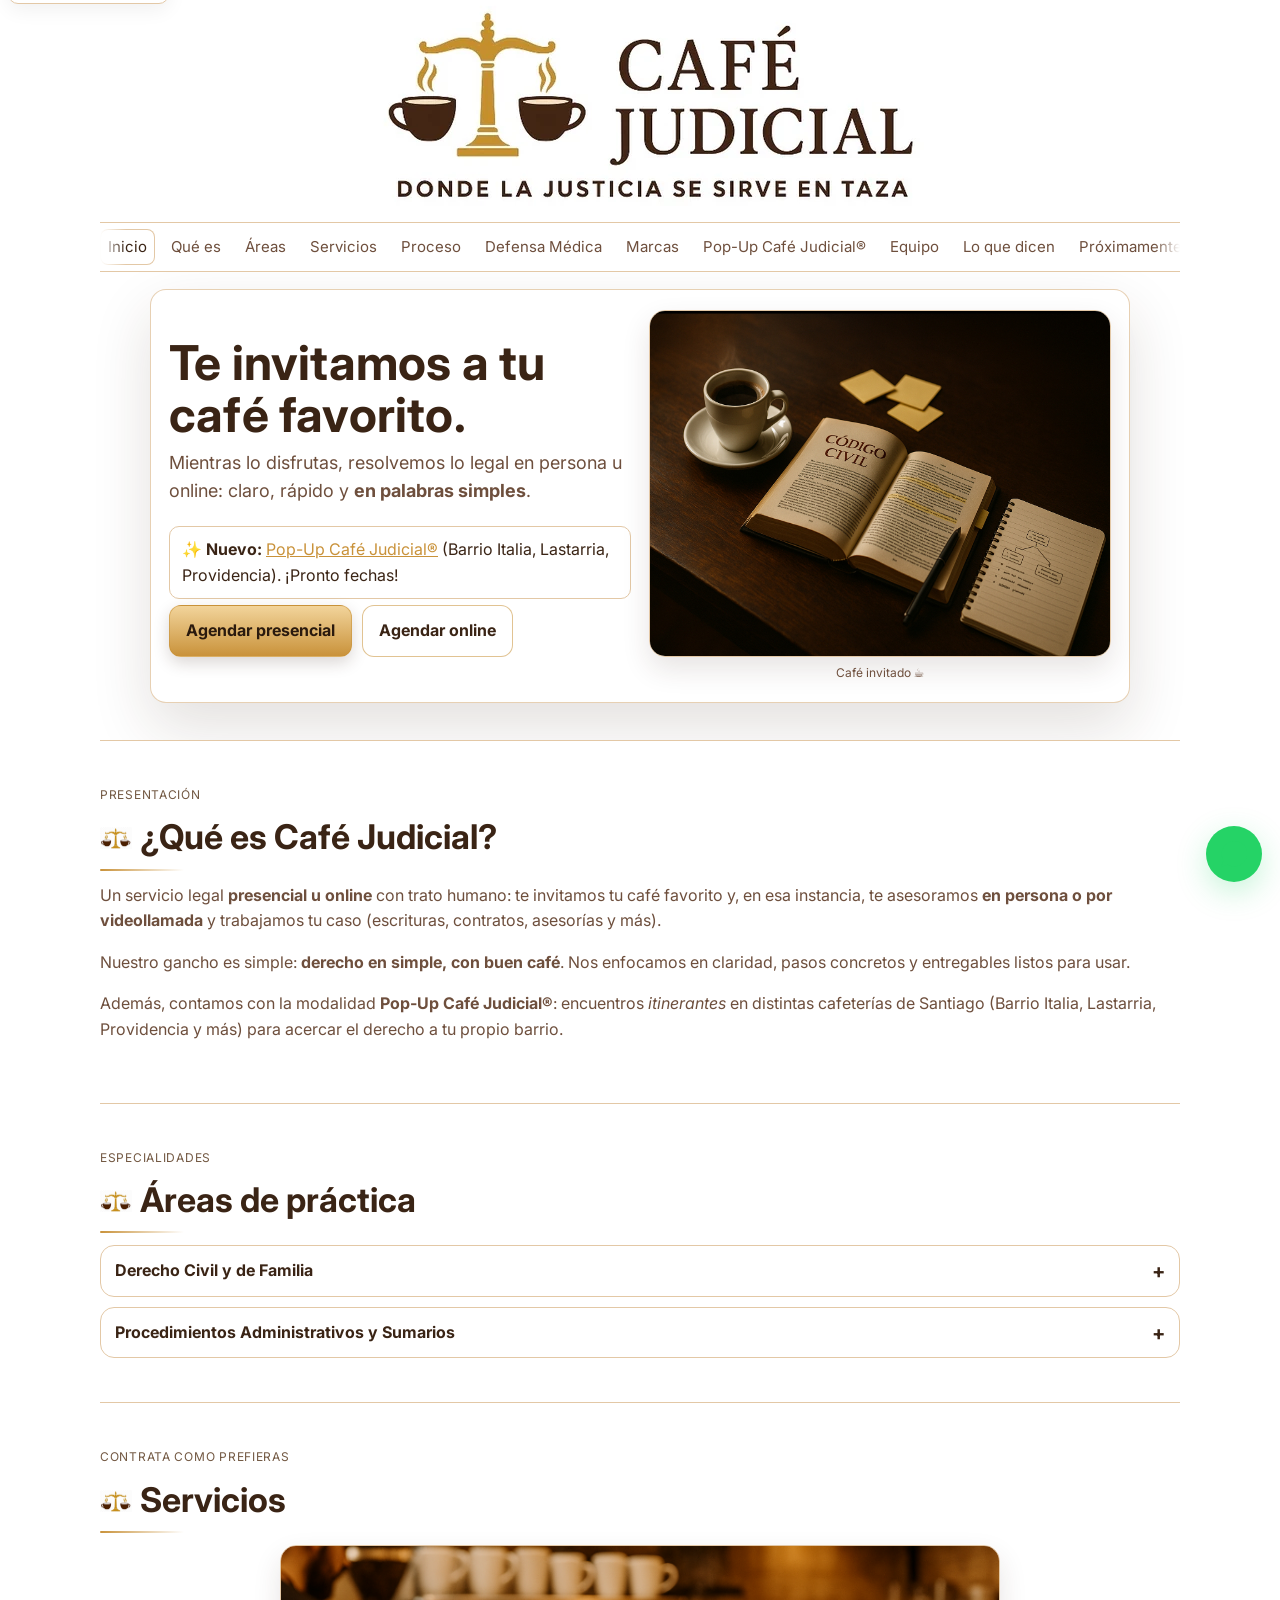
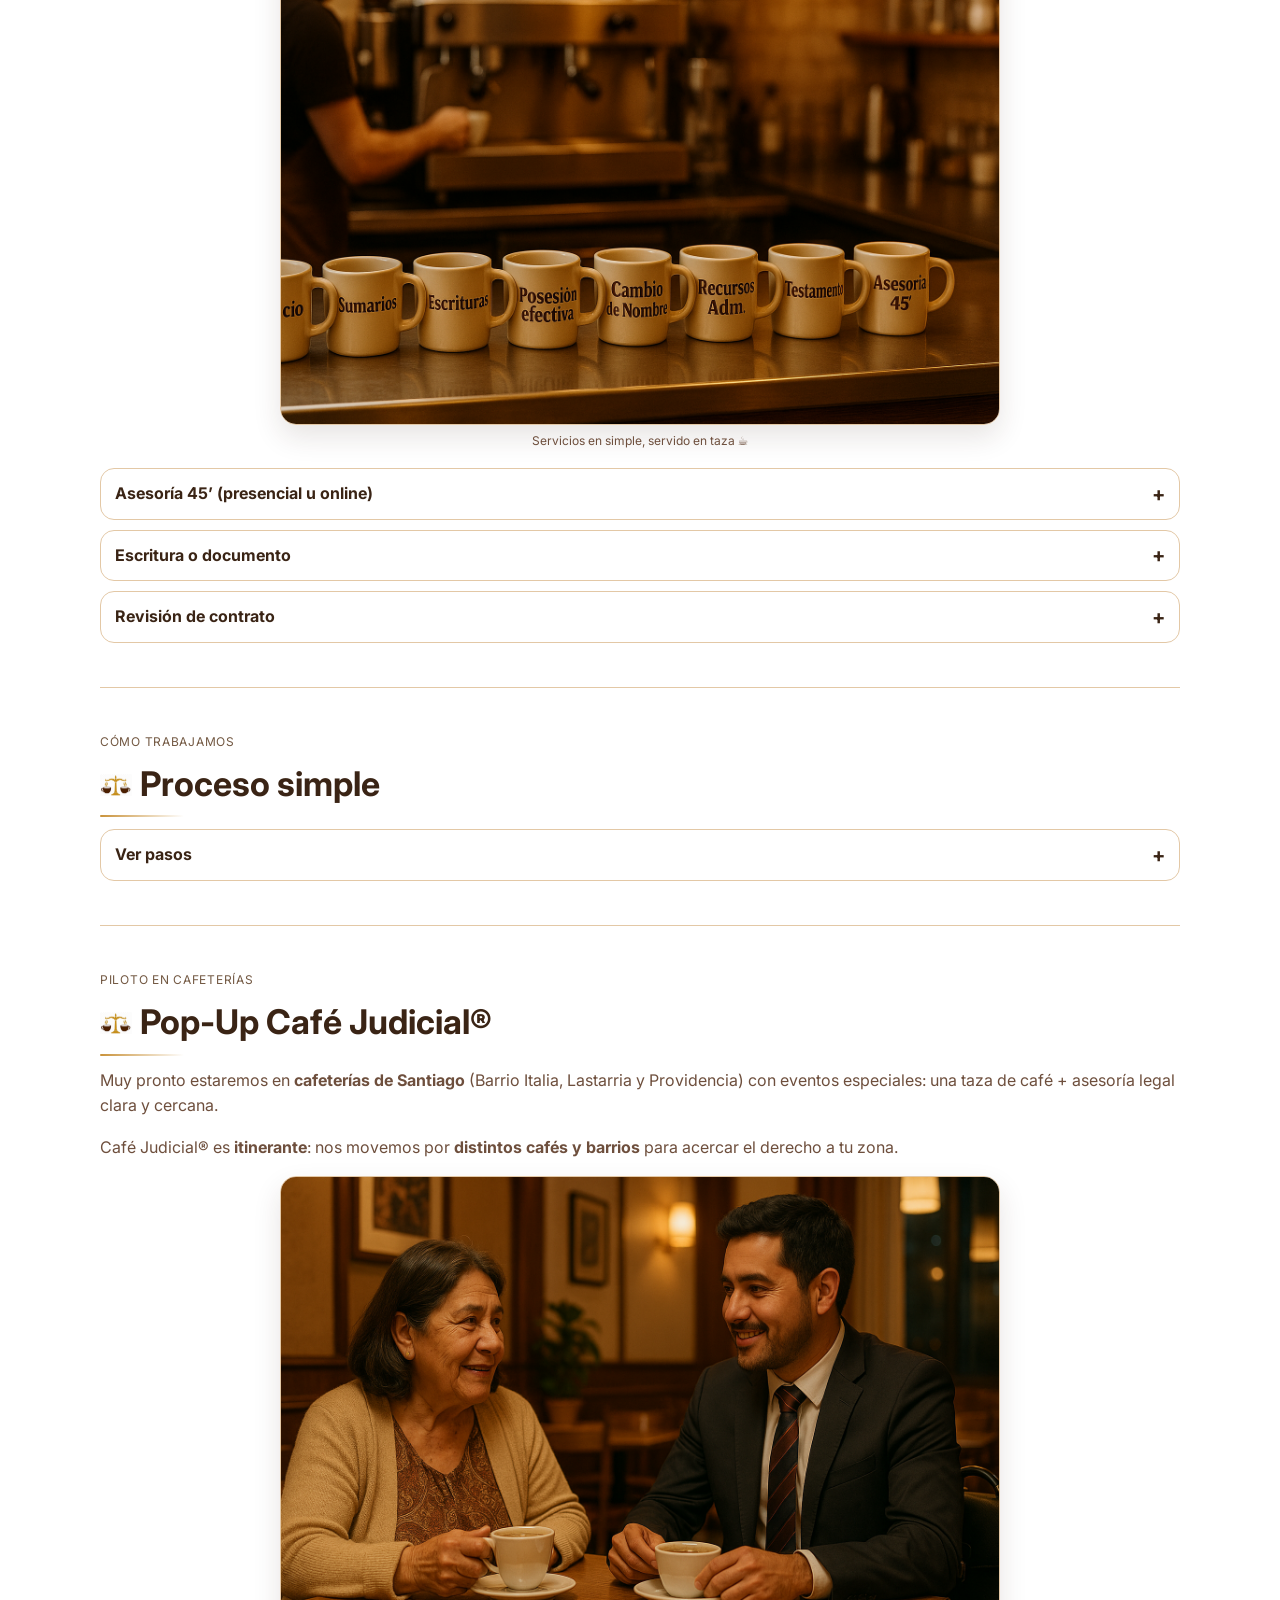
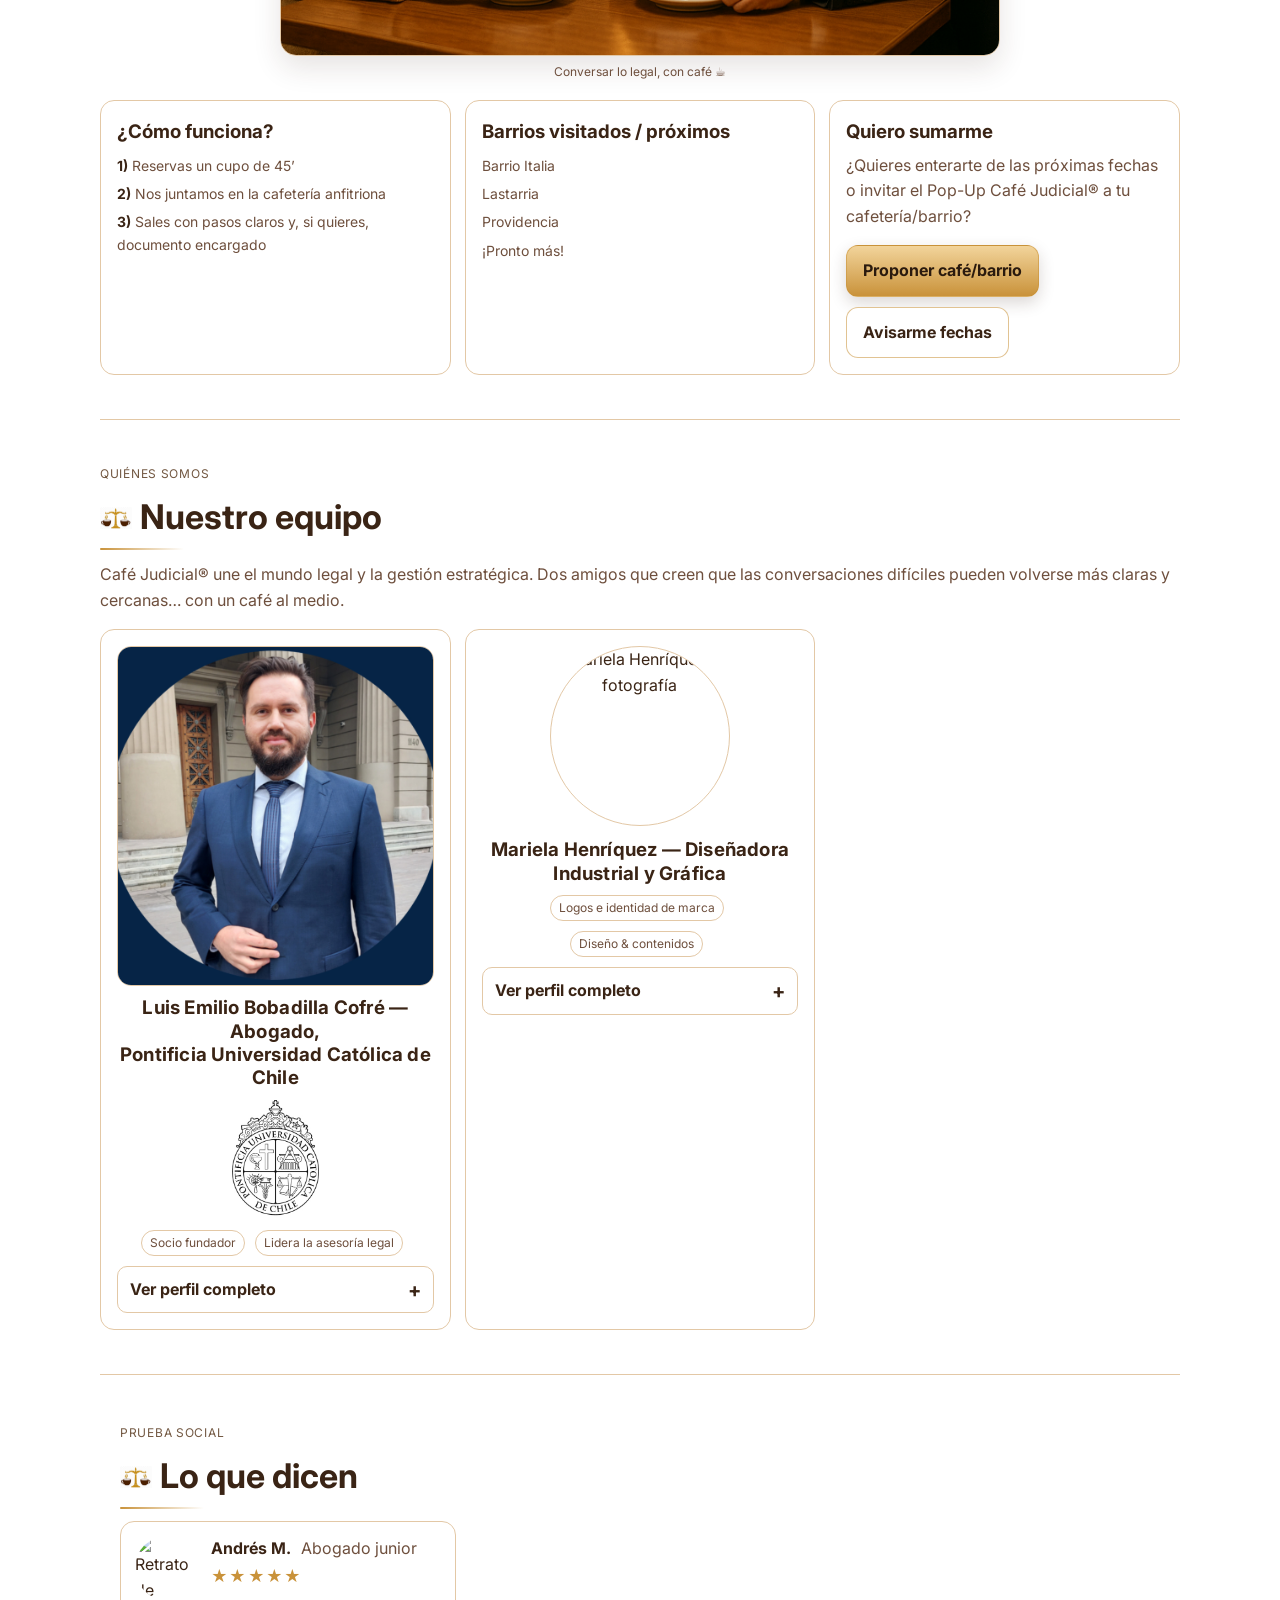
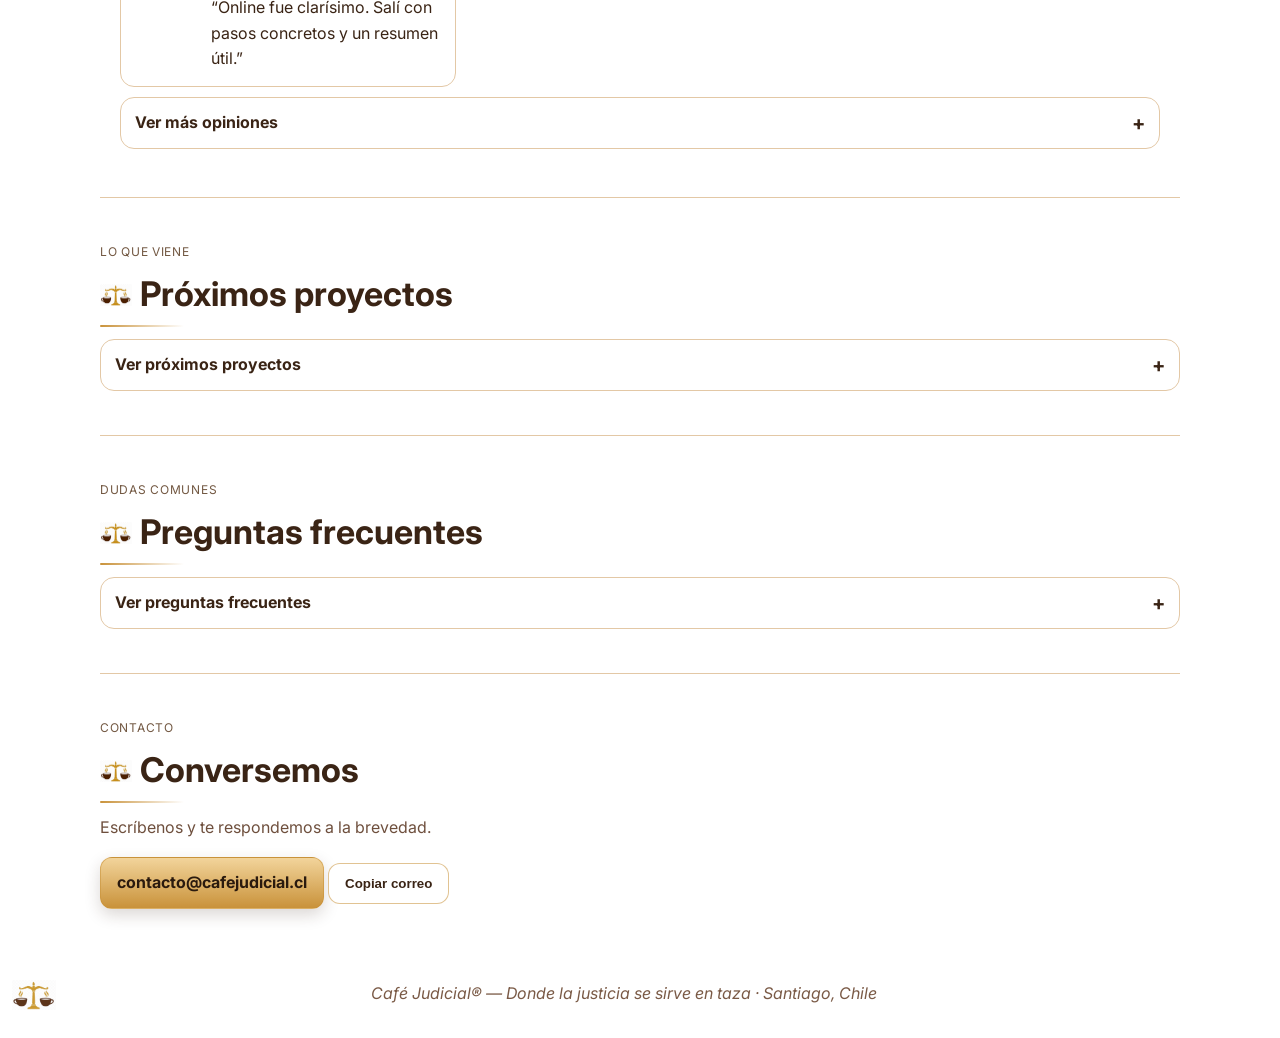
==== commit d1d99c47: "Remove Arturo Morales profile details Removed detailed profile information for Arturo Morales." ====
--- a/index.html
+++ b/index.html
@@ -586,42 +586,6 @@
         </article>
 
         <article class="card" style="text-align:center">
-          <img src="IMG_8543.jpeg" alt="Arturo Morales — fotografía"
-               style="width:180px;height:180px;border-radius:50%;object-fit:cover;margin:0 auto 12px;display:block;border:1px solid var(--line);">
-          <h3 style="margin-bottom:6px">
-            Arturo Morales Gutiérrez — Ingeniero Comercial, Magíster en Administración de Empresas (MBA)
-          </h3>
-          <div style="display:flex;gap:6px;justify-content:center;flex-wrap:wrap;margin-bottom:4px">
-            <span class="tag">Socio fundador</span>
-            <span class="tag">Impulsa la estrategia y la organización del proyecto</span>
-          </div>
-
-          <details class="card" style="margin-top:10px; text-align:left">
-            <summary>Ver perfil completo</summary>
-            <div class="content">
-              <h4 class="discreet">Qué hace</h4>
-              <p class="lead">
-                Diseña y coordina los procesos operativos de Café Judicial® para que la experiencia sea accesible y ordenada:
-                agenda, pagos, documentación, control de calidad del servicio y métricas para la toma de decisiones.
-                También gestiona alianzas con cafeterías para el formato Pop-Up.
-              </p>
-
-              <h4 class="discreet">Sello</h4>
-              <p class="lead">Une gestión y trato humano; convierte trámites en experiencias simples, con rigurosidad operativa y comunicación clara.</p>
-
-              <h4 class="discreet">Trayectoria destacada</h4>
-              <p class="lead">
-                Jefe de Operaciones en un estudio de abogados (2021–presente). Experiencia previa en control de calidad y soporte gerencial,
-                y formación analítica (MBA y diplomado en modelamiento y análisis de datos).
-              </p>
-
-              <h4 class="discreet">Frase</h4>
-              <p class="lead" style="font-style:italic">“Me gusta convertir trámites en experiencias simples — como conversar con un café.”</p>
-            </div>
-          </details>
-        </article>
-
-        <article class="card" style="text-align:center">
           <img src="IMG_MARIELA.jpeg" alt="Mariela Henríquez — fotografía"
                style="width:180px;height:180px;border-radius:50%;object-fit:cover;margin:0 auto 12px;display:block;border:1px solid var(--line);">
           <h3 style="margin-bottom:6px">Mariela Henríquez — Diseñadora Industrial y Gráfica</h3>
